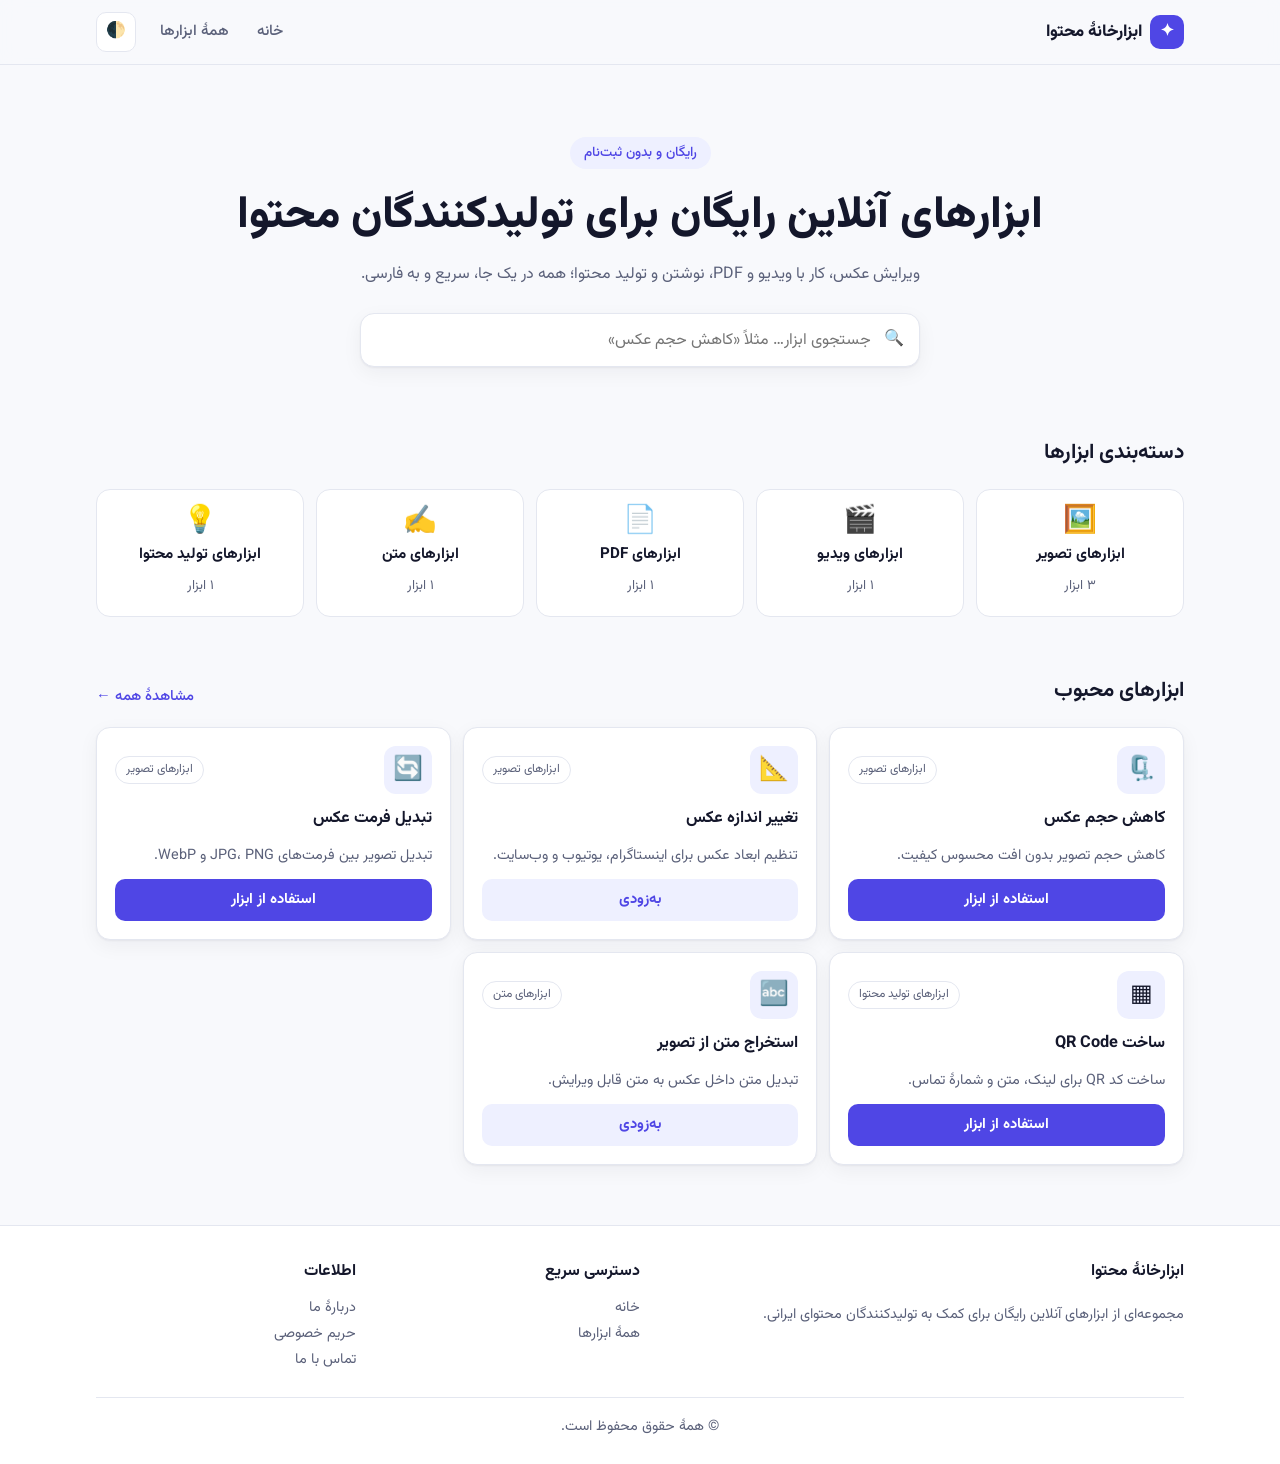
==== index.html @ 4c6277c3 "Add files via upload" ====
<!DOCTYPE html>
<html lang="fa" dir="rtl">
<head>
<meta charset="utf-8">
<meta name="viewport" content="width=device-width, initial-scale=1, viewport-fit=cover">
<title>ابزارهای آنلاین رایگان تولیدکنندگان محتوا | عکس، ویدیو و متن</title>
<meta name="description" content="مجموعه ابزارهای آنلاین و رایگان فارسی برای تولیدکنندگان محتوا: ویرایش عکس، ابزار ویدیو، ابزار متن و تولید محتوا، بدون نیاز به نصب و ثبت‌نام.">
<meta property="og:type" content="website">
<meta property="og:locale" content="fa_IR">
<meta property="og:title" content="ابزارهای آنلاین رایگان تولیدکنندگان محتوا">
<meta property="og:description" content="ابزارهای رایگان عکس، ویدیو، متن و تولید محتوا به زبان فارسی.">
<script type="application/ld+json">{"@context":"https://schema.org","@type":"WebSite","name":"ابزارهای تولیدکنندگان محتوا","inLanguage":"fa-IR","description":"ابزارهای آنلاین رایگان برای عکس، ویدیو، متن و تولید محتوا"}</script>
<link rel="preconnect" href="https://fonts.googleapis.com">
<link rel="preconnect" href="https://fonts.gstatic.com" crossorigin>
<link href="https://fonts.googleapis.com/css2?family=Vazirmatn:wght@400;500;700;800&display=swap" rel="stylesheet">
<style>
:root{
  box-sizing:border-box;padding-top:env(safe-area-inset-top,0px);padding-bottom:env(safe-area-inset-bottom,0px);
  --bg:#f8f9fc;--surface:#fff;--text:#14172b;--muted:#5b617a;--border:#e4e7f0;
  --accent:#4f46e5;--accent-soft:#eef0ff;--accent-text:#fff;--shadow:0 1px 2px rgba(20,23,43,.05),0 6px 20px rgba(20,23,43,.05);
  --r:14px;
}
@media (prefers-color-scheme:dark){:root:not([data-theme="light"]){
  --bg:#0e1020;--surface:#171a30;--text:#eef0fb;--muted:#9aa1c0;--border:#262a48;--accent:#818cf8;--accent-soft:#222650;--accent-text:#0e1020;--shadow:none}}
:root[data-theme="dark"]{
  --bg:#0e1020;--surface:#171a30;--text:#eef0fb;--muted:#9aa1c0;--border:#262a48;--accent:#818cf8;--accent-soft:#222650;--accent-text:#0e1020;--shadow:none}
html{scroll-padding-top:calc(72px + env(safe-area-inset-top,0px));scroll-behavior:smooth}
*,*::before,*::after{box-sizing:inherit}
body{margin:0;background:var(--bg);color:var(--text);font-family:"Vazirmatn",Tahoma,"Segoe UI",sans-serif;line-height:1.8;-webkit-text-size-adjust:100%}
a{color:inherit;text-decoration:none}
button,input{font:inherit;color:inherit}
:focus-visible{outline:2px solid var(--accent);outline-offset:2px}
.wrap{width:100%;max-width:1120px;margin-inline:auto;padding-inline:16px}
/* header */
header{position:sticky;top:env(safe-area-inset-top,0px);z-index:10;background:color-mix(in srgb,var(--bg) 88%,transparent);backdrop-filter:blur(10px);border-bottom:1px solid var(--border)}
.bar{display:flex;align-items:center;gap:12px;height:64px}
.logo{display:flex;align-items:center;gap:8px;font-weight:800;font-size:1.05rem}
.logo i{display:grid;place-items:center;width:34px;height:34px;border-radius:10px;background:var(--accent);color:var(--accent-text);font-style:normal}
nav{margin-inline-start:auto;display:none;gap:4px}
nav a{padding:6px 12px;border-radius:8px;color:var(--muted);font-weight:500;font-size:.95rem}
nav a:hover{background:var(--accent-soft);color:var(--text)}
.icon-btn{margin-inline-start:auto;width:40px;height:40px;border-radius:10px;border:1px solid var(--border);background:var(--surface);cursor:pointer}
nav+.icon-btn{margin-inline-start:0}
/* hero */
.hero{padding:44px 0 28px;text-align:center}
.badge{display:inline-block;padding:4px 14px;border-radius:99px;background:var(--accent-soft);color:var(--accent);font-size:.85rem;font-weight:500}
h1{font-size:clamp(1.6rem,6vw,2.8rem);line-height:1.5;margin:14px 0 10px;font-weight:800}
.hero p{margin:0 auto 24px;max-width:560px;color:var(--muted)}
.search{position:relative;max-width:560px;margin-inline:auto}
.search input{width:100%;height:54px;padding-inline:48px 16px;border-radius:14px;border:1px solid var(--border);background:var(--surface);box-shadow:var(--shadow);font-size:1rem}
.search span{position:absolute;inset-inline-start:16px;top:50%;transform:translateY(-50%);pointer-events:none}
/* sections */
section{padding:28px 0}
h2{font-size:1.3rem;margin:0 0 16px;font-weight:700}
.grid{display:grid;gap:12px;grid-template-columns:repeat(2,1fr)}
.cat{display:flex;flex-direction:column;align-items:center;gap:6px;padding:18px 10px;border:1px solid var(--border);border-radius:var(--r);background:var(--surface);cursor:pointer;text-align:center;transition:.15s}
.cat:hover,.cat[aria-pressed="true"]{border-color:var(--accent);background:var(--accent-soft)}
.cat b{font-size:.95rem}.cat small{color:var(--muted)}
.emoji{font-size:1.7rem;line-height:1}
.tools{display:grid;gap:12px;grid-template-columns:1fr}
.tool{display:flex;gap:12px;padding:16px;border:1px solid var(--border);border-radius:var(--r);background:var(--surface);box-shadow:var(--shadow);transition:.15s;cursor:pointer;text-align:start;width:100%}
.tool:hover{transform:translateY(-2px);border-color:var(--accent)}
.tool .emoji{display:grid;place-items:center;flex:none;width:46px;height:46px;border-radius:12px;background:var(--accent-soft);font-size:1.4rem}
.tool h3{margin:0;font-size:1rem}
.tool p{margin:2px 0 0;color:var(--muted);font-size:.88rem;line-height:1.7}
.soon{display:inline-block;margin-inline-start:6px;padding:0 8px;border-radius:99px;background:var(--accent-soft);color:var(--accent);font-size:.72rem;font-weight:500}
.chips{display:flex;gap:8px;overflow-x:auto;padding-bottom:12px;margin-bottom:4px}
.chip{flex:none;padding:6px 16px;border-radius:99px;border:1px solid var(--border);background:var(--surface);cursor:pointer;font-size:.9rem}
.chip[aria-pressed="true"]{background:var(--accent);color:var(--accent-text);border-color:var(--accent)}
.empty{padding:32px;text-align:center;color:var(--muted);border:1px dashed var(--border);border-radius:var(--r)}
/* tools system */
.hd{display:flex;align-items:end;justify-content:space-between;gap:12px;margin-bottom:16px}.hd h2{margin:0}
.more{color:var(--accent);font-weight:500;font-size:.92rem;white-space:nowrap}
.tcard{display:flex;flex-direction:column;gap:10px;padding:18px;border:1px solid var(--border);border-radius:var(--r);background:var(--surface);box-shadow:var(--shadow);transition:.15s}
.tcard:hover{transform:translateY(-2px);border-color:var(--accent)}
.tcard .top{display:flex;align-items:center;justify-content:space-between;gap:8px}
.tcard .emoji{display:grid;place-items:center;width:48px;height:48px;border-radius:12px;background:var(--accent-soft);font-size:1.5rem}
.tcard h3{margin:0;font-size:1.02rem}.tcard p{margin:0;color:var(--muted);font-size:.9rem;flex:1}
.tag{padding:2px 10px;border-radius:99px;border:1px solid var(--border);color:var(--muted);font-size:.75rem}
.btn{display:inline-flex;justify-content:center;align-items:center;height:42px;padding-inline:18px;border-radius:10px;background:var(--accent);color:var(--accent-text);font-weight:700;font-size:.92rem;border:0;cursor:pointer}
.btn:hover{opacity:.9}.btn.ghost{background:var(--accent-soft);color:var(--accent)}
.crumbs{padding:20px 0 0;font-size:.88rem;color:var(--muted)}.crumbs a:hover{color:var(--accent)}
.phead{padding:16px 0 8px}.phead h1{margin:8px 0}.phead p{color:var(--muted);margin:0;max-width:640px}
.work{margin:20px 0;padding:40px 16px;border:2px dashed var(--border);border-radius:var(--r);background:var(--surface);text-align:center;color:var(--muted)}
.work .emoji{display:block;font-size:2.4rem;margin-bottom:8px}
.pill{display:inline-block;margin-top:10px;padding:2px 12px;border-radius:99px;background:var(--accent-soft);color:var(--accent);font-size:.8rem}
.filters{display:grid;gap:12px;margin-bottom:8px}
.count{color:var(--muted);font-size:.9rem;margin:4px 0 12px}
.page-head{padding:28px 0 8px}.page-head h1{font-size:clamp(1.4rem,5vw,2rem);margin:0 0 6px}.page-head p{margin:0;color:var(--muted)}
@media(min-width:640px){.filters{grid-template-columns:1fr auto;align-items:center}}
/* tool: image-compress */
.ic [hidden]{display:none!important}.ic small{color:var(--muted)}
.ic-drop{display:flex;flex-direction:column;align-items:center;gap:6px;padding:40px 16px;border:2px dashed var(--border);border-radius:var(--r);background:var(--surface);text-align:center;cursor:pointer;transition:.15s}
.ic-drop:hover,.ic-drop.over{border-color:var(--accent);background:var(--accent-soft)}.ic-drop .emoji{font-size:2.4rem}
.ic-err{margin:12px 0;padding:10px 14px;border-radius:10px;border:1px solid #e5484d;background:color-mix(in srgb,#e5484d 12%,var(--surface));color:#d92d20}
.ic-warn{margin:0;padding:10px 14px;border-radius:10px;background:var(--accent-soft);font-size:.9rem}
.ic-panel{display:grid;gap:16px;padding:16px;border:1px solid var(--border);border-radius:var(--r);background:var(--surface)}
.ic-file{display:flex;flex-wrap:wrap;gap:8px;align-items:center;justify-content:space-between}
.ic-file b{word-break:break-all;unicode-bidi:plaintext}
.ic-prev{display:grid;gap:12px;grid-template-columns:1fr}
.ic-prev figure{margin:0;border:1px solid var(--border);border-radius:12px;overflow:hidden;background:var(--bg)}
.ic-prev img{display:block;width:100%;height:220px;object-fit:contain}
.ic-prev figcaption{display:flex;justify-content:space-between;gap:8px;padding:8px 12px;border-top:1px solid var(--border);font-size:.85rem;color:var(--muted)}
.ic-ctrl{display:grid;gap:10px}.ic-ctrl label{display:flex;justify-content:space-between;font-weight:500}
.ic-ctrl input[type=range]{width:100%;accent-color:var(--accent)}
.ic-ctrl select{height:42px;padding-inline:10px;border-radius:10px;border:1px solid var(--border);background:var(--surface)}
.ic-stats{display:grid;grid-template-columns:repeat(3,1fr);gap:8px;text-align:center}
.ic-stats div{padding:10px 4px;border-radius:12px;background:var(--accent-soft)}.ic-stats small{display:block;font-size:.78rem}.ic-stats b{font-size:.92rem}
.ic-acts{display:flex;flex-wrap:wrap;gap:8px}.ic-acts .btn{flex:1;min-width:140px}
.btn:disabled{opacity:.5;cursor:not-allowed}
.spin{display:inline-block;width:14px;height:14px;margin-inline-end:6px;border:2px solid var(--border);border-top-color:var(--accent);border-radius:50%;animation:sp .7s linear infinite;vertical-align:-2px}
@keyframes sp{to{transform:rotate(360deg)}}
@media(min-width:640px){.ic-prev{grid-template-columns:1fr 1fr}}
/* shared tool kit additions */
.ic-dims{display:grid;grid-template-columns:1fr 1fr;gap:12px}.ic-dims div{display:grid;gap:6px}
.ic-ctrl input[type=number],.ic-ctrl textarea{width:100%;height:42px;padding-inline:10px;border-radius:10px;border:1px solid var(--border);background:var(--surface)}
.ic-ctrl textarea{height:auto;padding:10px;resize:vertical;line-height:1.8}
.ic-ctrl label.chk{justify-content:flex-start;gap:8px;cursor:pointer}
.ic-prev textarea{display:block;width:100%;height:220px;padding:10px;border:0;background:var(--bg);resize:vertical;line-height:1.9}
.qr-out{display:grid;justify-items:center;gap:8px;padding:16px;border:1px solid var(--border);border-radius:12px;background:#fff;color:#555;font-size:.82rem}
.qr-out canvas{image-rendering:pixelated;max-width:100%;height:auto}
.ic-ok{background:color-mix(in srgb,#12b76a 14%,var(--surface))}
/* video / pdf tools */
.ic-prev video{display:block;width:100%;max-height:220px;background:#000}
.ic progress{width:100%;height:10px;accent-color:var(--accent)}
.ic .prog{display:grid;gap:6px}
/* footer */
footer{margin-top:32px;border-top:1px solid var(--border);background:var(--surface);padding:32px 0 24px;color:var(--muted);font-size:.9rem}
.fgrid{display:grid;gap:24px;grid-template-columns:1fr}
footer h2{font-size:1rem;color:var(--text);margin-bottom:8px}
footer ul{list-style:none;margin:0;padding:0}
footer li a:hover{color:var(--accent)}
.copy{margin-top:24px;padding-top:16px;border-top:1px solid var(--border);text-align:center}
#toast{position:fixed;inset-inline:16px;bottom:calc(20px + env(safe-area-inset-bottom,0px));max-width:360px;margin-inline:auto;padding:12px 16px;border-radius:12px;background:var(--text);color:var(--bg);text-align:center;opacity:0;pointer-events:none;transform:translateY(8px);transition:.2s}
#toast.on{opacity:1;transform:none}
@media(min-width:640px){.grid{grid-template-columns:repeat(3,1fr)}.tools{grid-template-columns:repeat(2,1fr)}.fgrid{grid-template-columns:2fr 1fr 1fr}}
@media(min-width:900px){nav{display:flex}.grid{grid-template-columns:repeat(5,1fr)}.tools{grid-template-columns:repeat(3,1fr)}.hero{padding:72px 0 40px}}
@media(prefers-reduced-motion:reduce){*{transition:none!important;scroll-behavior:auto!important}}
</style>
</head>
<body>
<header>
  <div class="wrap bar">
    <a class="logo" href="#/" aria-label="صفحهٔ اصلی"><i>✦</i><span>ابزارخانهٔ محتوا</span></a>
    <nav aria-label="منوی اصلی">
      <a href="#/">خانه</a>
      <a href="#/tools">همهٔ ابزارها</a>
    </nav>
    <button class="icon-btn" id="theme" aria-label="تغییر تم روشن/تاریک">🌓</button>
  </div>
</header>

<main id="app"></main>

<footer>
  <div class="wrap">
    <div class="fgrid">
      <div>
        <h2>ابزارخانهٔ محتوا</h2>
        <p>مجموعه‌ای از ابزارهای آنلاین رایگان برای کمک به تولیدکنندگان محتوای ایرانی.</p>
      </div>
      <div>
        <h2>دسترسی سریع</h2>
        <ul><li><a href="#/">خانه</a></li><li><a href="#/tools">همهٔ ابزارها</a></li></ul>
      </div>
      <div>
        <h2>اطلاعات</h2>
        <ul><li><a href="#">دربارهٔ ما</a></li><li><a href="#">حریم خصوصی</a></li><li><a href="#">تماس با ما</a></li></ul>
      </div>
    </div>
    <div class="copy">© همهٔ حقوق محفوظ است.</div>
  </div>
</footer>

<script>
/* ===== Shared toolkit ===== */
class UserError extends Error{}   /* پیام‌های قابل نمایش به کاربر */
const Kit = {
  scripts:{},
  loadScript(url){  /* بارگذاری تنبل کتابخانه‌ها، فقط هنگام نیاز */
    return Kit.scripts[url] || (Kit.scripts[url] = new Promise((ok,no)=>{
      const el=document.createElement('script'); el.src=url; el.onload=ok;
      el.onerror=()=>{delete Kit.scripts[url]; no(new UserError('بارگذاری کتابخانهٔ مورد نیاز ممکن نشد. اتصال اینترنت را بررسی کنید.'))};
      document.head.appendChild(el)}));
  },
  spin:t=>`<span class="spin"></span>${t}`,
  ext:{'image/jpeg':'jpg','image/png':'png','image/webp':'webp','text/plain':'txt'},
  baseName:n=>n.replace(/\.[^.]+$/,'')||'file',
  async save(blob, filename){  /* صفحهٔ منتشرشده: قابلیت downloads؛ سایت معمولی: لینک دانلود */
    let dl=null; try{ dl = window.claude?.use ? await window.claude.use('downloads') : null }catch(_){}
    if(dl){ await dl.save({filename, data:blob}); return }
    const a=document.createElement('a'); a.href=URL.createObjectURL(blob); a.download=filename;
    document.body.appendChild(a); a.click(); a.remove(); setTimeout(()=>URL.revokeObjectURL(a.href),1000);
  },
  async copy(text, ta){
    try{ await navigator.clipboard.writeText(text); return true }catch(_){}
    try{ ta.focus(); ta.select(); return document.execCommand('copy') }catch(_){ return false }
  }
};
const fmtBytes = b => b<1024 ? fa(b)+' بایت' : b<1048576 ? (b/1024).toLocaleString('fa-IR',{maximumFractionDigits:1})+' کیلوبایت' : (b/1048576).toLocaleString('fa-IR',{maximumFractionDigits:2})+' مگابایت';
const canWebp = document.createElement('canvas').toDataURL('image/webp').startsWith('data:image/webp');
const FMT = {jpeg:['image/jpeg','JPG (سازگار با همه‌جا)'], png:['image/png','PNG (بدون افت کیفیت، پشتیبانی از شفافیت)'], webp:['image/webp','WebP (حجم کم)']};
const FMT_NAME = {'image/jpeg':'JPG','image/png':'PNG','image/webp':'WebP'};
const fmtOpts = keys => keys.map(k=>FMT[k]).filter(([v])=>canWebp||v!=='image/webp');
const Ctl = {  /* کنترل‌های مشترک */
  quality:(v=80)=>`<label for="q"><span>کیفیت تصویر</span><b id="qv">${fa(v)}٪</b></label><input id="q" type="range" min="10" max="100" step="5" value="${v}"><small>کیفیت کمتر یعنی حجم کمتر (برای PNG اعمال نمی‌شود).</small>`,
  format:opts=>`<label for="fmt"><span>فرمت خروجی</span></label><select id="fmt">${opts.map(([v,t])=>`<option value="${v}">${t}</option>`).join('')}</select>`
};
const ImageEngine = {  /* موتور خالص، بدون وابستگی به UI */
  MAX_BYTES: 30*1024*1024,
  TYPES: ['image/jpeg','image/png','image/webp','image/gif','image/bmp','image/avif'],
  validate(f){
    if(!f) return 'فایلی انتخاب نشده است.';
    if(!this.TYPES.includes(f.type)) return 'فرمت فایل پشتیبانی نمی‌شود. لطفاً تصویر JPG، PNG، WebP، GIF، BMP یا AVIF انتخاب کنید.';
    if(!f.size) return 'فایل خالی است.';
    if(f.size>this.MAX_BYTES) return 'حجم فایل بیش از ۳۰ مگابایت است.';
    return null;
  },
  async decode(f){
    if('createImageBitmap' in window){ try{ return await createImageBitmap(f) }catch(_){} }
    return new Promise((ok,no)=>{const u=URL.createObjectURL(f),i=new Image();
      i.onload=()=>{URL.revokeObjectURL(u);ok(i)}; i.onerror=()=>{URL.revokeObjectURL(u);no(new UserError('این فایل قابل خواندن نیست یا آسیب دیده است.'))}; i.src=u});
  },
  draw(src,w,h,bg){
    const c=document.createElement('canvas'); c.width=w; c.height=h;
    const x=c.getContext('2d'); x.imageSmoothingEnabled=true; x.imageSmoothingQuality='high';
    if(bg){x.fillStyle='#fff';x.fillRect(0,0,w,h)}   /* JPEG شفافیت ندارد */
    x.drawImage(src,0,0,w,h); return c;
  },
  async encode(img,{quality=.8,mime,width=img.width,height=img.height}){
    if(!(width>=1&&height>=1)||width>16384||height>16384||width*height>1e8)
      throw new UserError('ابعاد خروجی خارج از محدودهٔ مجاز است (حداکثر ۱۶۳۸۴ پیکسل و ۱۰۰ مگاپیکسل).');
    let src=img, sw=img.width, sh=img.height;
    while(sw>width*2||sh>height*2){   /* کوچک‌کردن مرحله‌ای برای کیفیت بهتر */
      const nw=Math.max(width,Math.ceil(sw/2)), nh=Math.max(height,Math.ceil(sh/2));
      src=this.draw(src,nw,nh,false); sw=nw; sh=nh;
    }
    const c=this.draw(src,width,height,mime==='image/jpeg');
    const blob=await new Promise(r=>c.toBlob(r,mime,quality));
    if(!blob||blob.type!==mime) throw new UserError('مرورگر شما این فرمت خروجی را پشتیبانی نمی‌کند؛ فرمت دیگری را انتخاب کنید.');
    return blob;
  }
};
/* ===== کارخانهٔ ابزار تصویری: ورودی تصویر + کنترل‌ها + نتیجه + دانلود ===== */
const IMG_RESULT = `<img id="pb" alt="پیش‌نمایش نتیجه"><figcaption><span>نتیجه</span><span id="st" aria-live="polite"></span></figcaption>`;
function imageTool(cfg){
  return function(root){
    root.className='ic';
    root.innerHTML = `
    <div class="ic-drop" id="drop" role="button" tabindex="0" aria-label="انتخاب یا رها کردن تصویر">
      <span class="emoji" aria-hidden="true">🖼️</span><b>تصویر را اینجا رها کنید یا برای انتخاب فایل کلیک کنید</b>
      <small>JPG، PNG، WebP، GIF، BMP و AVIF تا ۳۰ مگابایت</small>
      <small>🔒 پردازش کاملاً در مرورگر شما انجام می‌شود و تصویر جایی آپلود نمی‌شود.</small></div>
    <input id="file" type="file" accept="${ImageEngine.TYPES.join(',')}" hidden>
    <p class="ic-err" id="err" role="alert" hidden></p>
    <div class="ic-panel" id="panel" hidden>
      <div class="ic-file"><span>فایل: <b id="name"></b></span>
        <span class="ic-acts"><button class="btn ghost" id="again" type="button">انتخاب فایل جدید</button><button class="btn ghost" id="del" type="button">حذف فایل</button></span></div>
      <div class="ic-prev">
        <figure><img id="pa" alt="پیش‌نمایش تصویر اصلی"><figcaption><span>اصلی · <span id="osz"></span></span><span id="dim"></span></figcaption></figure>
        <figure>${cfg.result||IMG_RESULT}</figure></div>
      <div class="ic-ctrl" id="ctrl">${cfg.controls()}</div>
      <div class="ic-stats" id="stats" hidden>${[0,1,2].map(i=>`<div><small id="l${i}"></small><b id="v${i}"></b></div>`).join('')}</div>
      <p class="ic-warn" id="warn" hidden></p>
      <div class="ic-acts"><button class="btn" id="dl" type="button" disabled>${cfg.dlLabel}</button>${cfg.actions||''}</div>
    </div>`;
    const q = s => root.querySelector(s), errEl = q('#err');
    const S = {file:null,img:null,b:null,a:null,out:null,seq:0,t:null,worker:null};
    const err = m => { errEl.textContent=m||''; errEl.hidden=!m };
    const gate = on => { ['#go','#copy'].forEach(s=>{const e=q(s); if(e) e.disabled=!on}) };
    const c = {q,S,err,gate,alive:()=>true,
      get file(){return S.file}, get img(){return S.img},
      busy(m){ q('#st').innerHTML=Kit.spin(m)+'<small class="sec"></small>'; q('#dl').disabled=true; gate(false); const g=q('#go'); if(g) g.disabled=true },
      showImage(blob){ S.b&&URL.revokeObjectURL(S.b); S.b=URL.createObjectURL(blob); q('#pb').src=S.b },
      setOut(blob,name){ S.out={blob,name} },
      done(stats,warn){
        stats.forEach(([l,v],i)=>{q('#l'+i).textContent=l; q('#v'+i).textContent=v}); q('#stats').hidden=false;
        const w=q('#warn'); w.textContent=warn||''; w.hidden=!warn;
        q('#st').textContent='✓ '+(cfg.readyText||'آماده'); q('#dl').disabled=false; gate(true);
      }};
    const free = () => { clearTimeout(S.t); S.seq++; S.worker?.terminate?.(); S.abort?.abort(); S.img?.close?.(); [S.a,S.b].forEach(u=>u&&URL.revokeObjectURL(u)); Object.assign(S,{file:null,img:null,a:null,b:null,out:null,worker:null}) };
    const sync = () => { const qq=q('#q'); if(qq){ q('#qv').textContent=fa(+qq.value)+'٪'; const f=q('#fmt'); qq.disabled = !!f && f.value==='image/png' } };
    function reset(){ free(); q('#panel').hidden=true; q('#drop').hidden=false; q('#file').value=''; err('') }

    async function load(file){
      err(''); const m=ImageEngine.validate(file); if(m) return err(m);
      free(); S.file=file; q('#drop').hidden=true; q('#panel').hidden=false; q('#stats').hidden=true; q('#warn').hidden=true;
      q('#pb')?.removeAttribute('src'); const ta=q('#ocr'); if(ta) ta.value='';
      c.busy('در حال خواندن تصویر…');
      let img; try{ img=await ImageEngine.decode(file) }catch(e){ if(S.file===file){ reset(); err(e.message) } return }
      if(S.file!==file){ img.close?.(); return }
      S.img=img; S.a=URL.createObjectURL(file);
      q('#pa').src=S.a; q('#name').textContent=file.name; q('#osz').textContent=fmtBytes(file.size); q('#dim').textContent=`${fa(img.width)}×${fa(img.height)}`;
      q('#st').textContent=''; gate(true); cfg.init?.(c); sync();
      if(cfg.auto!==false) run(); else { const g=q('#go'); if(g) g.disabled=false }
    }
    async function imageRun(){
      const p=cfg.plan(c), blob=await ImageEngine.encode(S.img,p.opts); if(!c.alive()) return;
      c.showImage(blob); c.setOut(blob, Kit.baseName(S.file.name)+p.suffix+'.'+Kit.ext[blob.type]); c.done(p.stats(blob), p.warn?.(blob));
    }
    async function run(){
      if(!S.img) return; const my=++S.seq; c.alive=()=>my===S.seq; err(''); c.busy(cfg.busyText||'در حال پردازش…');
      try{ await (cfg.run ? cfg.run(c) : imageRun()) }
      catch(e){ if(my!==S.seq) return; if(!(e instanceof UserError)) console.error(e);
        q('#st').textContent=''; err(e instanceof UserError ? e.message : (cfg.failMsg||'پردازش انجام نشد؛ دوباره تلاش کنید.')); gate(true); const g=q('#go'); if(g) g.disabled=false }
    }
    const drop=q('#drop'), input=q('#file');
    drop.onclick=()=>input.click();
    drop.onkeydown=e=>{ if(e.key==='Enter'||e.key===' '){e.preventDefault();input.click()} };
    drop.ondragover=e=>{e.preventDefault();drop.classList.add('over')};
    drop.ondragleave=()=>drop.classList.remove('over');
    drop.ondrop=e=>{e.preventDefault();drop.classList.remove('over');load(e.dataTransfer.files[0])};
    input.onchange=()=>{const f=input.files[0]; input.value=''; if(f) load(f)};
    q('#again').onclick=()=>input.click(); q('#del').onclick=reset;
    q('#ctrl').addEventListener('input',e=>{ cfg.onInput?.(e,c); sync(); if(cfg.auto!==false){clearTimeout(S.t);S.t=setTimeout(run,250)} });
    const go=q('#go'); if(go) go.onclick=run;
    q('#dl').onclick=async()=>{ if(!S.out) return; err('');
      try{ await Kit.save(S.out.blob,S.out.name) }catch(e){ if(e?.code!=='declined') err('ذخیرهٔ فایل انجام نشد. لطفاً دوباره تلاش کنید.') } };
    cfg.setup?.(c);
    return free;
  };
}
/* ===== ابزار ۱: کاهش حجم عکس ===== */
const mountImageCompress = imageTool({
  dlLabel:'دانلود تصویر فشرده‌شده',
  controls:()=>Ctl.quality(75)+Ctl.format(fmtOpts(['jpeg','webp'])),
  init:c=>{ c.q('#fmt').value=(c.file.type==='image/jpeg'||!canWebp)?'image/jpeg':'image/webp' },
  plan:c=>({opts:{quality:c.q('#q').value/100,mime:c.q('#fmt').value}, suffix:'-compressed',
    stats:b=>{const p=Math.round((1-b.size/c.file.size)*100);return [['حجم قبل',fmtBytes(c.file.size)],['حجم بعد',fmtBytes(b.size)],['کاهش',fa(Math.max(p,0))+'٪']]},
    warn:b=>b.size>=c.file.size?'حجم خروجی کمتر از فایل اصلی نشد. کیفیت را کمتر کنید یا فرمت WebP را امتحان کنید.':''})
});
/* ===== ابزار ۲: تغییر اندازه عکس ===== */
const mountImageResize = imageTool({
  dlLabel:'دانلود تصویر تغییر‌اندازه‌یافته',
  controls:()=>`<div class="ic-dims"><div><label for="w">عرض (پیکسل)</label><input id="w" type="number" min="1" max="16384" inputmode="numeric"></div>
    <div><label for="h">ارتفاع (پیکسل)</label><input id="h" type="number" min="1" max="16384" inputmode="numeric"></div></div>
    <label class="chk"><input type="checkbox" id="lock" checked> حفظ نسبت تصویر</label><small id="od"></small>`
    +Ctl.quality(90)+Ctl.format(fmtOpts(['jpeg','png','webp'])),
  init:c=>{ const i=c.img; c.q('#w').value=i.width; c.q('#h').value=i.height; c.q('#lock').checked=true;
    c.q('#od').textContent=`اندازهٔ فعلی: ${fa(i.width)}×${fa(i.height)} پیکسل`;
    const t=c.file.type; c.q('#fmt').value=(FMT_NAME[t]&&(canWebp||t!=='image/webp'))?t:'image/png' },
  onInput:(e,c)=>{ if(!c.img||!c.q('#lock').checked) return; const r=c.img.width/c.img.height;
    if(e.target.id==='w'&&e.target.value) c.q('#h').value=Math.max(1,Math.round(e.target.value/r));
    if(e.target.id==='h'&&e.target.value) c.q('#w').value=Math.max(1,Math.round(e.target.value*r)) },
  plan:c=>{ const w=Math.round(+c.q('#w').value), h=Math.round(+c.q('#h').value);
    if(!(w>=1&&h>=1)) throw new UserError('عرض و ارتفاع باید عددی بزرگ‌تر از صفر باشد.');
    return {opts:{quality:c.q('#q').value/100,mime:c.q('#fmt').value,width:w,height:h}, suffix:`-${w}x${h}`,
      stats:b=>[['حجم قبل',fmtBytes(c.file.size)],['حجم بعد',fmtBytes(b.size)],['ابعاد جدید',`${fa(w)}×${fa(h)}`]],
      warn:()=>(w>c.img.width||h>c.img.height)?'بزرگ‌کردن تصویر باعث کاهش وضوح می‌شود.':''} }
});
/* ===== ابزار ۳: تبدیل فرمت عکس ===== */
const mountImageConvert = imageTool({
  dlLabel:'دانلود فایل تبدیل‌شده',
  controls:()=>Ctl.format(fmtOpts(['jpeg','png','webp']))+Ctl.quality(90)+'<small>هنگام تبدیل به JPG، بخش‌های شفاف تصویر سفید می‌شوند.</small>',
  init:c=>{ const m={'image/jpeg':'image/png','image/png':canWebp?'image/webp':'image/jpeg'}[c.file.type]||'image/jpeg'; c.q('#fmt').value=m },
  plan:c=>{ const mime=c.q('#fmt').value; return {opts:{quality:c.q('#q').value/100,mime}, suffix:'-converted',
    stats:b=>[['حجم قبل',fmtBytes(c.file.size)],['حجم بعد',fmtBytes(b.size)],['فرمت جدید',FMT_NAME[mime]]]} }
});
/* ===== ابزار ۴: استخراج متن از تصویر (OCR واقعی با Tesseract.js، اجرا در مرورگر) ===== */
const OCR = {  /* برای میزبانی داخلی، فقط همین آدرس‌ها را عوض کنید */
  lib:'https://cdn.jsdelivr.net/npm/tesseract.js@5.1.1/dist/tesseract.min.js',
  langPath:'https://tessdata.projectnaptha.com/4.0.0',
  status:{'loading tesseract core':'بارگذاری موتور OCR','loading language traineddata':'دانلود داده زبان','initializing api':'آماده‌سازی','recognizing text':'تشخیص متن'}
};
const withTimeout=(p,ms,msg)=>Promise.race([p,new Promise((_,no)=>setTimeout(()=>no(new UserError(msg)),ms))]);
/* موتور Claude: از قابلیت sample صفحه استفاده می‌کند و فقط با اجازهٔ صریح کاربر تصویر را ارسال می‌کند */
async function ocrWithClaude(c,langLabel){
  const sample = window.claude?.use ? await window.claude.use('sample').catch(()=>null) : null;
  if(!sample) throw new UserError('روش Claude فقط داخل خود claude.ai در دسترس است.');
  const caps = await withTimeout(sample.limits(),15000,'x').catch(()=>null);
  if(!caps?.images) throw new UserError('ارسال تصویر به Claude در این نمایش پشتیبانی نمی‌شود.');
  let img=c.file;
  if(!caps.images.mediaTypes.includes(img.type)||img.size>caps.images.maxInputBytes){   /* تبدیل به JPEG سازگار */
    const k=Math.min(1,2400/Math.max(c.img.width,c.img.height));
    img=await ImageEngine.encode(c.img,{mime:'image/jpeg',quality:.92,width:Math.round(c.img.width*k),height:Math.round(c.img.height*k)});
  }
  const prompt=`متن داخل این تصویر را دقیق و کامل استخراج کن. زبان متن: ${langLabel}. ترتیب خواندن و شکست خطوط را حفظ کن. فقط خود متن را بنویس، بدون توضیح، بدون قالب مارک‌داون و بدون ترجمه. اگر هیچ متنی در تصویر نیست فقط بنویس: NO_TEXT`;
  try{
    const r=await sample(prompt,{images:img, cache:false, modelTier:'quick', signal:c.S.abort.signal,
      onText:({text})=>{ if(c.alive()){ c.q('#ocr').value=text; c.q('#st').innerHTML=Kit.spin('Claude در حال نوشتن متن…') } }});
    return r.text.trim();
  }catch(e){
    if(e?.code==='not_granted') throw new UserError('اجازهٔ ارسال تصویر به Claude داده نشد.');
    if(e?.code==='cancelled') throw new UserError('پاسخ Claude بیش از حد طول کشید؛ دوباره تلاش کنید.');
    if(e?.code==='rate_limited') throw new UserError('تعداد درخواست‌ها زیاد است؛ کمی بعد دوباره تلاش کنید.');
    throw new UserError('استخراج متن با Claude انجام نشد؛ دوباره تلاش کنید.');
  }
}
const mountImageOcr = imageTool({
  auto:false, dlLabel:'دانلود متن (TXT)', readyText:'متن استخراج شد', busyText:'در حال آماده‌سازی…',
  failMsg:'استخراج متن انجام نشد؛ دوباره تلاش کنید.',
  result:`<textarea id="ocr" dir="auto" readonly aria-label="متن استخراج‌شده" placeholder="متن استخراج‌شده اینجا نمایش داده می‌شود"></textarea><figcaption><span>متن استخراج‌شده</span><span id="st" aria-live="polite"></span></figcaption>`,
  controls:()=>`<label for="engine"><span>روش استخراج</span></label>
    <select id="engine"><option value="device">روی دستگاه شما (Tesseract) — تصویر ارسال نمی‌شود</option><option value="claude">هوش مصنوعی Claude — دقیق‌تر، اما تصویر برای پردازش به Claude ارسال می‌شود</option></select>
    <label for="lang"><span>زبان متن تصویر</span></label><select id="lang"><option value="fas+eng">فارسی + انگلیسی</option><option value="fas">فارسی</option><option value="eng">انگلیسی</option></select>
    <small>روش «روی دستگاه» بار اول چند مگابایت داده زبان دانلود می‌کند و ممکن است در بعضی محیط‌ها به‌خاطر محدودیت شبکه اجرا نشود.</small>
    <button class="btn" id="go" type="button">شروع استخراج متن</button>`,
  actions:`<button class="btn ghost" id="copy" type="button" disabled>کپی متن</button><button class="btn ghost" id="stop" type="button" hidden>توقف پردازش</button>`,
  setup:c=>{ c.q('#stop').onclick=()=>{ c.S.seq++; c.S.abort?.abort(); c.S.worker?.terminate?.(); c.S.worker=null; c.q('#st').textContent='متوقف شد'; c.q('#stop').hidden=true; c.gate(true); c.q('#go').disabled=false };
    c.q('#copy').onclick=async()=>{ const ta=c.q('#ocr'), b=c.q('#copy'); if(!ta.value) return;
    if(await Kit.copy(ta.value,ta)){ b.textContent='✓ کپی شد'; setTimeout(()=>b.textContent='کپی متن',1500) } else c.err('کپی خودکار ممکن نشد؛ متن را انتخاب و دستی کپی کنید.') } },
  async run(c){
    const t0=Date.now(), tick=setInterval(()=>{ const e=c.q('#st .sec'); if(e) e.textContent=' ('+fa(Math.floor((Date.now()-t0)/1000))+' ثانیه)' },1000);
    c.S.abort=new AbortController(); const hard=setTimeout(()=>c.S.abort.abort(),120000); c.q('#stop').hidden=false;
    try{ await this.work(c) } finally { clearInterval(tick); clearTimeout(hard); c.q('#stop').hidden=true }
  },
  async work(c){
    const engine=c.q('#engine').value, langV=c.q('#lang').value, ta=c.q('#ocr'); let text='', stats;
    ta.value='';
    if(engine==='claude'){
      c.busy('در حال اتصال به Claude… (ممکن است از شما اجازه بخواهد)');
      text=await ocrWithClaude(c,c.q('#lang').selectedOptions[0].textContent); if(!c.alive()) return;
      if(text==='NO_TEXT') text='';
      stats=[['روش','Claude']];
    } else {
      let worker;
      try{
        c.busy('در حال بارگذاری موتور OCR…');
        await withTimeout(Kit.loadScript(OCR.lib),20000,'بارگذاری موتور OCR طول کشید.'); if(!c.alive()) return;
        worker=c.S.worker=await withTimeout(Tesseract.createWorker(langV,1,{langPath:OCR.langPath,
          logger:m=>{ if(c.alive()&&m.progress!=null) c.busy(`${OCR.status[m.status]||'در حال پردازش'} ${fa(Math.round(m.progress*100))}٪`) }}),60000,'آماده‌سازی موتور OCR طول کشید.');
        const {data}=await worker.recognize(c.file); if(!c.alive()) return;
        text=(data.text||'').trim(); stats=[['اطمینان',fa(Math.round(data.confidence))+'٪']];
      }catch(e){
        if(!c.alive()) return; console.error(e);
        c.q('#engine').value='claude';   /* پیشنهاد روش جایگزین */
        throw new UserError('اجرای OCR روی دستگاه در این محیط ممکن نشد (احتمالاً به‌دلیل محدودیت شبکه یا Worker). روش «Claude» انتخاب شد؛ اگر با ارسال تصویر به Claude مشکلی ندارید، دوباره «شروع استخراج متن» را بزنید.');
      }finally{ try{ await worker?.terminate() }catch(_){} if(c.S.worker===worker) c.S.worker=null }
    }
    if(!text) throw new UserError('متنی در تصویر پیدا نشد. تصویر واضح‌تر یا زبان دیگری را امتحان کنید.');
    ta.value=text; c.setOut(new Blob([text],{type:'text/plain'}), Kit.baseName(c.file.name)+'-text.txt');
    c.done([['تعداد کلمه',fa(text.split(/\s+/).filter(Boolean).length)],['تعداد نویسه',fa(text.length)],...stats]);
  }
});
/* ===== ابزار ۵: ساخت QR Code (با بررسی خودکار قابلیت اسکن) ===== */
const QR = {lib:'https://cdn.jsdelivr.net/npm/qrcode-generator@1.4.4/qrcode.js', verify:'https://cdn.jsdelivr.net/npm/jsqr@1.4.0/dist/jsQR.js'};
function mountQr(root){
  root.className='ic';
  root.innerHTML=`<div class="ic-panel">
    <div class="ic-ctrl"><label for="txt"><span>متن یا لینک</span><small id="cnt"></small></label>
      <textarea id="txt" rows="3" maxlength="1500" dir="auto" placeholder="مثلاً https://example.com"></textarea>
      <label for="sz"><span>اندازهٔ تصویر (پیکسل)</span></label><select id="sz">${[200,300,400,600,800,1000].map(n=>`<option value="${n}"${n===400?' selected':''}>${fa(n)}</option>`).join('')}</select>
      <label for="ecl"><span>سطح تصحیح خطا</span></label><select id="ecl"><option value="L">کم (L)</option><option value="M" selected>متوسط (M)</option><option value="Q">بالا (Q)</option><option value="H">خیلی بالا (H)</option></select></div>
    <p class="ic-err" id="err" role="alert" hidden></p>
    <div class="empty" id="hint">متن یا لینک را وارد کنید تا QR Code بلافاصله ساخته شود.</div>
    <div class="qr-out" id="out" hidden><canvas id="cv" role="img" aria-label="QR Code تولیدشده"></canvas><span id="real"></span></div>
    <p class="ic-warn" id="chk" role="status" hidden></p>
    <div class="ic-acts"><button class="btn" id="dl" type="button" disabled>دانلود QR Code (PNG)</button><button class="btn ghost" id="clr" type="button">پاک کردن و ساخت جدید</button></div></div>`;
  const q=s=>root.querySelector(s); let seq=0, t=null;
  const err=m=>{const e=q('#err');e.textContent=m||'';e.hidden=!m};
  async function render(){
    const my=++seq, text=q('#txt').value.trim(); err(''); q('#cnt').textContent=fa(text.length)+' نویسه';
    const show=on=>{q('#out').hidden=!on;q('#hint').hidden=on;q('#dl').disabled=!on; if(!on) q('#chk').hidden=true};
    if(!text) return show(false);
    const chk=q('#chk'); chk.className='ic-warn'; chk.hidden=false; chk.innerHTML=Kit.spin('در حال ساخت QR Code…');
    try{
      await Kit.loadScript(QR.lib); if(my!==seq) return;
      if(qrcode.stringToBytesFuncs?.['UTF-8']) qrcode.stringToBytes=qrcode.stringToBytesFuncs['UTF-8'];  /* پشتیبانی از متن فارسی */
      let qr; try{ qr=qrcode(0,q('#ecl').value); qr.addData(text); qr.make() }
      catch(_){ throw new UserError('متن برای تبدیل به QR بیش‌ازحد طولانی است؛ آن را کوتاه‌تر کنید یا سطح تصحیح خطا را کمتر کنید.') }
      const n=qr.getModuleCount(), tot=n+8, cell=Math.max(1,Math.floor(q('#sz').value/tot)), px=cell*tot, cv=q('#cv');
      cv.width=cv.height=px; cv.style.width=`min(100%,${Math.min(px,360)}px)`;
      const x=cv.getContext('2d'); x.fillStyle='#fff'; x.fillRect(0,0,px,px); x.fillStyle='#000';
      for(let r=0;r<n;r++)for(let k=0;k<n;k++) if(qr.isDark(r,k)) x.fillRect((k+4)*cell,(r+4)*cell,cell,cell);
      q('#real').textContent=`اندازهٔ واقعی: ${fa(px)}×${fa(px)} پیکسل`; show(true);
      chk.hidden=false; chk.innerHTML=Kit.spin('در حال بررسی قابلیت اسکن…');
      try{ await Kit.loadScript(QR.verify) }catch(_){ chk.hidden=true; return }
      if(my!==seq) return;
      const r=jsQR(x.getImageData(0,0,px,px).data,px,px), ok=r&&r.data===text;
      chk.className='ic-warn'+(ok?' ic-ok':''); chk.textContent= ok ? '✓ بررسی شد: این QR Code خوانده می‌شود و محتوای آن با متن شما یکی است.' : '⚠ بررسی خودکار نتوانست QR را بخواند. اندازه را بزرگ‌تر یا متن را کوتاه‌تر کنید.';
    }catch(e){ if(my!==seq) return; q('#out').hidden=true; q('#dl').disabled=true; chk.hidden=true; err(e instanceof UserError?e.message:'ساخت QR Code انجام نشد.') }
  }
  q('#txt').oninput=()=>{clearTimeout(t);t=setTimeout(render,200)};
  q('#sz').oninput=q('#ecl').oninput=render;
  q('#clr').onclick=()=>{q('#txt').value='';render();q('#txt').focus()};
  q('#dl').onclick=async()=>{ const b=await new Promise(r=>q('#cv').toBlob(r,'image/png')); if(!b) return err('ساخت فایل ممکن نشد.');
    try{ await Kit.save(b,'qrcode.png') }catch(e){ if(e?.code!=='declined') err('ذخیرهٔ فایل انجام نشد. لطفاً دوباره تلاش کنید.') } };
  render(); return ()=>{seq++;clearTimeout(t)};
}
/* ===== کارخانهٔ ابزار فایل (ویدیو / PDF): انتخاب فایل ← تنظیمات ← شروع ← پیشرفت ← دانلود ===== */
function fileTool(cfg){
  return function(root){
    root.className='ic';
    root.innerHTML=`
    <div class="ic-drop" id="drop" role="button" tabindex="0" aria-label="${cfg.dropText}">
      <span class="emoji" aria-hidden="true">${cfg.icon}</span><b>${cfg.dropText}</b><small>${cfg.hint}</small>
      <small>🔒 پردازش در مرورگر شما انجام می‌شود و فایل جایی آپلود نمی‌شود.</small></div>
    <input id="file" type="file" accept="${cfg.accept}" hidden>
    <p class="ic-err" id="err" role="alert" hidden></p>
    <div class="ic-panel" id="panel" hidden>
      <div class="ic-file"><span>فایل: <b id="name"></b> · <span id="osz"></span></span>
        <span class="ic-acts"><button class="btn ghost" id="again" type="button">انتخاب فایل جدید</button><button class="btn ghost" id="del" type="button">حذف فایل</button></span></div>
      ${cfg.prev?`<div class="ic-prev">${cfg.prev}</div>`:''}
      <div class="ic-ctrl" id="ctrl">${cfg.controls()}</div>
      <p class="ic-warn">${cfg.note}</p>
      <div class="prog" id="prog" hidden role="status"><progress id="pg" max="100" value="0"></progress><small id="pt"></small></div>
      <div class="ic-stats" id="stats" hidden>${[0,1,2].map(i=>`<div><small id="l${i}"></small><b id="v${i}"></b></div>`).join('')}</div>
      <p class="ic-warn" id="warn" hidden></p>
      <div class="ic-acts"><button class="btn" id="go" type="button">${cfg.goLabel}</button><button class="btn ghost" id="stop" type="button" hidden>توقف پردازش</button><button class="btn" id="dl" type="button" disabled>${cfg.dlLabel}</button></div>
    </div>`;
    const q=s=>root.querySelector(s), S={file:null,out:null,urls:[],seq:0,stop:null};
    const err=m=>{const e=q('#err');e.textContent=m||'';e.hidden=!m};
    const c={q,S,err,alive:()=>true, get file(){return S.file},
      url(b){const u=URL.createObjectURL(b);S.urls.push(u);return u},
      progress(p,t){q('#prog').hidden=false;q('#pg').value=p;q('#pt').textContent=t||''},
      onStop(fn){S.stop=fn},
      setOut(blob,name){S.out={blob,name}},
      done(stats,warn){ stats.forEach(([l,v],i)=>{q('#l'+i).textContent=l;q('#v'+i).textContent=v}); q('#stats').hidden=false;
        const w=q('#warn'); w.textContent=warn||''; w.hidden=!warn; q('#dl').disabled=false }};
    const free=()=>{ S.seq++; try{S.stop?.()}catch(_){} S.stop=null; S.urls.forEach(u=>URL.revokeObjectURL(u)); Object.assign(S,{file:null,out:null,urls:[]}) };
    const idle=()=>{ q('#stop').hidden=true; q('#prog').hidden=true; q('#go').disabled=false };
    function reset(){ free(); q('#panel').hidden=true; q('#drop').hidden=false; q('#file').value=''; err('') }
    async function load(file){
      err(''); if(!file) return;
      const m=await cfg.validate(file); if(m) return err(m);
      free(); S.file=file; q('#drop').hidden=true; q('#panel').hidden=false; q('#stats').hidden=true; q('#warn').hidden=true; idle(); q('#dl').disabled=true;
      q('#name').textContent=file.name; q('#osz').textContent=fmtBytes(file.size);
      try{ await cfg.onFile?.(c) }catch(e){ if(S.file===file){ reset(); err(e instanceof UserError?e.message:'فایل خوانده نشد.') } }
    }
    async function run(){
      if(!S.file) return; const my=++S.seq; c.alive=()=>my===S.seq; err('');
      q('#go').disabled=true; q('#dl').disabled=true; q('#stats').hidden=true; q('#warn').hidden=true; q('#stop').hidden=false; c.progress(0,'در حال آماده‌سازی…');
      try{ await cfg.run(c) }
      catch(e){ if(my!==S.seq) return; if(!(e instanceof UserError)) console.error(e); err(e instanceof UserError?e.message:'پردازش انجام نشد؛ دوباره تلاش کنید.') }
      finally{ if(my===S.seq) idle() }
    }
    const drop=q('#drop'), input=q('#file');
    drop.onclick=()=>input.click();
    drop.onkeydown=e=>{ if(e.key==='Enter'||e.key===' '){e.preventDefault();input.click()} };
    drop.ondragover=e=>{e.preventDefault();drop.classList.add('over')};
    drop.ondragleave=()=>drop.classList.remove('over');
    drop.ondrop=e=>{e.preventDefault();drop.classList.remove('over');load(e.dataTransfer.files[0])};
    input.onchange=()=>{const f=input.files[0]; input.value=''; if(f) load(f)};
    q('#again').onclick=()=>input.click(); q('#del').onclick=reset; q('#go').onclick=run;
    q('#stop').onclick=()=>{ S.seq++; try{S.stop?.()}catch(_){} S.stop=null; idle(); const w=q('#warn'); w.textContent='پردازش متوقف شد.'; w.hidden=false };
    q('#dl').onclick=async()=>{ if(!S.out) return; err('');
      try{ await Kit.save(S.out.blob,S.out.name) }catch(e){ if(e?.code!=='declined') err('ذخیرهٔ فایل انجام نشد. لطفاً دوباره تلاش کنید.') } };
    return free;
  };
}
const reduction=(a,b)=>fa(Math.max(0,Math.round((1-b/a)*100)))+'٪';
/* ===== ابزار ویدیو: کاهش حجم ویدیو (بازپخش + بازرمزگذاری با MediaRecorder؛ بدون کتابخانهٔ بیرونی) ===== */
const VIDEO_MIMES=['video/webm;codecs=vp9,opus','video/webm;codecs=vp8,opus','video/webm','video/mp4;codecs=avc1.42E01E,mp4a.40.2','video/mp4'];
const pickVideoMime=()=>window.MediaRecorder && VIDEO_MIMES.find(m=>MediaRecorder.isTypeSupported(m));
const fmtTime=t=>{const m=Math.floor(t/60),x=Math.round(t%60);return fa(m)+':'+(x<10?'۰':'')+fa(x)};
const mountVideoCompress = fileTool({
  icon:'🎬', dropText:'ویدیو را اینجا رها کنید یا برای انتخاب فایل کلیک کنید',
  hint:'MP4، WebM، MOV و هر فرمتی که مرورگر شما پخش کند — حداکثر ۱ گیگابایت',
  accept:'video/*,.mp4,.webm,.mov,.m4v,.ogv', goLabel:'شروع فشرده‌سازی', dlLabel:'دانلود ویدیوی فشرده‌شده',
  prev:`<figure><video id="pa" controls playsinline preload="metadata"></video><figcaption><span>ویدیوی اصلی</span><span id="meta"></span></figcaption></figure>
        <figure><video id="pb" controls playsinline></video><figcaption><span>ویدیوی فشرده‌شده</span><span id="fmtn"></span></figcaption></figure>`,
  controls:()=>`<label for="vq"><span>کیفیت خروجی</span></label><select id="vq"><option value="0.035">حجم کمتر</option><option value="0.06" selected>متعادل</option><option value="0.10">کیفیت بالا</option></select>
    <label for="vr"><span>وضوح خروجی</span></label><select id="vr"><option value="0">همان وضوح اصلی</option><option value="1080">حداکثر ۱۰۸۰p</option><option value="720" selected>حداکثر ۷۲۰p</option><option value="480">حداکثر ۴۸۰p</option><option value="360">حداکثر ۳۶۰p</option></select>
    <label class="chk"><input type="checkbox" id="mute"> حذف صدا (حجم کمتر)</label>`,
  note:'محدودیت فنی مرورگر: فشرده‌سازی به‌صورت پخش و بازضبط ویدیو انجام می‌شود، پس زمان پردازش تقریباً برابر مدت ویدیوست و تا پایان کار باید این صفحه باز و فعال بماند (تب پس‌زمینه یا قفل صفحه نتیجه را خراب می‌کند). خروجی WebM است (در مرورگرهای بدون پشتیبانی، MP4) و ممکن است نوار زمان برخی پلیرها دقیق نباشد.',
  async validate(f){
    if(!(f.type.startsWith('video/')||/\.(mp4|webm|mov|m4v|ogv)$/i.test(f.name))) return 'فرمت فایل پشتیبانی نمی‌شود. لطفاً یک فایل ویدیو انتخاب کنید.';
    if(!f.size) return 'فایل خالی است.'; if(f.size>1073741824) return 'حجم فایل بیش از ۱ گیگابایت است.';
    if(!pickVideoMime()) return 'مرورگر شما از ضبط و فشرده‌سازی ویدیو (MediaRecorder) پشتیبانی نمی‌کند. از نسخهٔ جدید Chrome، Edge، Firefox یا Safari استفاده کنید.';
  },
  async onFile(c){
    const v=c.q('#pa'); c.q('#pb').removeAttribute('src'); c.q('#fmtn').textContent=''; v.src=c.S.src=c.url(c.file);
    await new Promise((ok,no)=>{ v.onloadedmetadata=ok; v.onerror=()=>no(new UserError('مرورگر شما نمی‌تواند این ویدیو را بخواند (فرمت یا کدک پشتیبانی‌نشده).')) });
    if(!isFinite(v.duration)||!v.videoWidth) throw new UserError('اطلاعات ویدیو خوانده نشد؛ فایل ممکن است خراب یا بدون تصویر باشد.');
    c.S.info={w:v.videoWidth,h:v.videoHeight,d:v.duration};
    c.q('#meta').textContent=`${fa(v.videoWidth)}×${fa(v.videoHeight)} · ${fmtTime(v.duration)}`;
  },
  async run(c){
    const {w:vw,h:vh,d}=c.S.info, mime=pickVideoMime(), mute=c.q('#mute').checked, bpp=+c.q('#vq').value, maxH=+c.q('#vr').value;
    const k=maxH?Math.min(1,maxH/vh):1, W=Math.max(2,Math.round(vw*k/2)*2), H=Math.max(2,Math.round(vh*k/2)*2), fps=30;
    const vbps=Math.max(150000,Math.min(Math.round(W*H*fps*bpp),Math.round(c.file.size*8/d*0.85)));
    const v=document.createElement('video'); v.src=c.S.src; v.playsInline=true; v.preload='auto';
    await new Promise(ok=>{ if(v.readyState>=2) ok(); else v.onloadeddata=ok });
    const cv=document.createElement('canvas'); cv.width=W; cv.height=H; const x=cv.getContext('2d');
    const stream=cv.captureStream(fps); let ac=null;
    if(!mute){ try{ ac=new AudioContext(); const dest=ac.createMediaStreamDestination(); ac.createMediaElementSource(v).connect(dest);
      dest.stream.getAudioTracks().forEach(t=>stream.addTrack(t)); await ac.resume() }catch(_){ ac=null; v.muted=true } }   /* صدا فقط به ضبط می‌رود، نه بلندگو */
    const rec=new MediaRecorder(stream,{mimeType:mime,videoBitsPerSecond:vbps,audioBitsPerSecond:96000}), chunks=[];
    rec.ondataavailable=e=>{ if(e.data.size) chunks.push(e.data) };
    const recDone=new Promise(r=>rec.onstop=r); let stopped=false, finish; const ended=new Promise(r=>finish=r);
    v.onended=finish; v.onerror=finish;
    const cleanup=()=>{ stopped=true; try{ if(rec.state!=='inactive') rec.stop() }catch(_){} stream.getTracks().forEach(t=>t.stop()); try{ac?.close()}catch(_){} v.pause(); v.removeAttribute('src'); v.load() };
    c.onStop(()=>{ cleanup(); finish() });
    const draw=()=>{ if(stopped) return; x.drawImage(v,0,0,W,H);
      c.progress(Math.min(99,v.currentTime/d*100),`${fmtTime(v.currentTime)} از ${fmtTime(d)}`);
      v.requestVideoFrameCallback ? v.requestVideoFrameCallback(draw) : requestAnimationFrame(draw) };
    rec.start(1000);
    try{ await v.play() }catch(_){ cleanup(); throw new UserError('شروع پخش ویدیو برای فشرده‌سازی ممکن نشد.') }
    draw(); await ended;
    if(!c.alive()){ cleanup(); return }
    if(v.error) { cleanup(); throw new UserError('خطا در خواندن ویدیو حین پردازش.') }
    x.drawImage(v,0,0,W,H); await new Promise(r=>setTimeout(r,250)); stopped=true; rec.stop(); await recDone;
    stream.getTracks().forEach(t=>t.stop()); try{ac?.close()}catch(_){}
    const blob=new Blob(chunks,{type:mime.split(';')[0]}); if(!blob.size) throw new UserError('خروجی خالی بود؛ دوباره تلاش کنید.');
    const ext=mime.includes('mp4')?'mp4':'webm';
    c.q('#pb').src=c.url(blob); c.q('#fmtn').textContent=ext.toUpperCase()+' · '+fa(W)+'×'+fa(H);
    c.setOut(blob,Kit.baseName(c.file.name)+'-compressed.'+ext); c.progress(100,'پایان');
    c.done([['حجم قبل',fmtBytes(c.file.size)],['حجم بعد',fmtBytes(blob.size)],['کاهش',reduction(c.file.size,blob.size)]],
      blob.size>=c.file.size?'حجم خروجی کمتر از فایل اصلی نشد. کیفیت یا وضوح را کمتر کنید.':'');
  }
});
/* ===== ابزار PDF: کاهش حجم PDF (رندر هر صفحه با pdf.js ← JPEG فشرده ← ساخت PDF جدید با pdf-lib) ===== */
const PDFLIBS={lib:'https://cdnjs.cloudflare.com/ajax/libs/pdf.js/3.11.174/pdf.min.js', worker:'https://cdnjs.cloudflare.com/ajax/libs/pdf.js/3.11.174/pdf.worker.min.js', write:'https://cdnjs.cloudflare.com/ajax/libs/pdf-lib/1.17.1/pdf-lib.min.js'};
const mountPdfCompress = fileTool({
  icon:'📄', dropText:'فایل PDF را اینجا رها کنید یا برای انتخاب فایل کلیک کنید', hint:'فایل PDF — حداکثر ۱۰۰ مگابایت و ۳۰۰ صفحه',
  accept:'application/pdf,.pdf', goLabel:'شروع فشرده‌سازی', dlLabel:'دانلود PDF فشرده‌شده',
  controls:()=>`<label for="pq"><span>کیفیت خروجی</span></label><select id="pq"><option value="1,0.5">حجم کمتر (وضوح پایین‌تر)</option><option value="1.5,0.65" selected>متعادل</option><option value="2,0.8">کیفیت بالا</option></select>`,
  note:'محدودیت فنی: فشرده‌سازی PDF در مرورگر با تبدیل هر صفحه به تصویر JPEG انجام می‌شود. بنابراین در فایل خروجی متن قابل انتخاب و جستجو نیست و لینک‌ها و فرم‌ها حذف می‌شوند. این روش برای PDFهای اسکن‌شده و پرتصویر مؤثر است؛ PDFهای متنی ممکن است بزرگ‌تر شوند (در این صورت هشدار می‌دهیم).',
  async validate(f){
    if(!(f.type==='application/pdf'||/\.pdf$/i.test(f.name))) return 'فرمت فایل پشتیبانی نمی‌شود. لطفاً یک فایل PDF انتخاب کنید.';
    if(!f.size) return 'فایل خالی است.'; if(f.size>104857600) return 'حجم فایل بیش از ۱۰۰ مگابایت است.';
    if(await f.slice(0,5).text()!=='%PDF-') return 'این فایل یک PDF معتبر نیست.';
  },
  async run(c){
    const [scale,jq]=c.q('#pq').value.split(',').map(Number);
    c.progress(0,'در حال بارگذاری کتابخانه‌ها…');
    await Kit.loadScript(PDFLIBS.worker); await Kit.loadScript(PDFLIBS.lib); await Kit.loadScript(PDFLIBS.write); if(!c.alive()) return;
    pdfjsLib.GlobalWorkerOptions.workerSrc=PDFLIBS.worker;
    let doc; try{ doc=await pdfjsLib.getDocument({data:new Uint8Array(await c.file.arrayBuffer())}).promise }
    catch(e){ throw new UserError(e?.name==='PasswordException'?'این PDF رمزدار است؛ ابتدا رمز آن را بردارید.':'فایل PDF خراب است یا خوانده نمی‌شود.') }
    c.onStop(()=>doc.destroy().catch(()=>{}));
    const n=doc.numPages; if(n>300){ doc.destroy(); throw new UserError('این PDF بیش از ۳۰۰ صفحه دارد و برای پردازش در مرورگر زیاد است.') }
    const out=await PDFLib.PDFDocument.create();
    for(let i=1;i<=n;i++){
      if(!c.alive()) return;
      c.progress((i-1)/n*100,`صفحهٔ ${fa(i)} از ${fa(n)}`);
      const page=await doc.getPage(i), base=page.getViewport({scale:1}), k=Math.min(scale,3500/Math.max(base.width,base.height)), vp=page.getViewport({scale:k});
      const cv=document.createElement('canvas'); cv.width=Math.round(vp.width); cv.height=Math.round(vp.height);
      const x=cv.getContext('2d'); x.fillStyle='#fff'; x.fillRect(0,0,cv.width,cv.height);
      await page.render({canvasContext:x,viewport:vp}).promise;
      const jpg=await new Promise(r=>cv.toBlob(r,'image/jpeg',jq)); if(!jpg) throw new UserError('ساخت تصویر صفحه ممکن نشد.');
      const img=await out.embedJpg(new Uint8Array(await jpg.arrayBuffer()));
      out.addPage([base.width,base.height]).drawImage(img,{x:0,y:0,width:base.width,height:base.height});
      cv.width=cv.height=0; page.cleanup();
    }
    if(!c.alive()) return;
    const blob=new Blob([await out.save()],{type:'application/pdf'}); doc.destroy().catch(()=>{});
    c.setOut(blob,Kit.baseName(c.file.name)+'-compressed.pdf'); c.progress(100,'پایان');
    c.done([['حجم قبل',fmtBytes(c.file.size)],['حجم بعد',fmtBytes(blob.size)],['کاهش',reduction(c.file.size,blob.size)]],
      blob.size>=c.file.size?'حجم خروجی کمتر نشد؛ این PDF احتمالاً متنی است و فشرده‌سازی تصویری برایش مناسب نیست. بهتر است از فایل اصلی استفاده کنید، یا حالت «حجم کمتر» را امتحان کنید.':'');
  }
});
/* ===== Registry: افزودن ابزار = افزودن یک شیء به TOOLS ===== */
const CATEGORIES = [
  {id:'image', title:'ابزارهای تصویر', icon:'🖼️'},
  {id:'video', title:'ابزارهای ویدیو', icon:'🎬'},
  {id:'pdf', title:'ابزارهای PDF', icon:'📄'},
  {id:'text', title:'ابزارهای متن', icon:'✍️'},
  {id:'content', title:'ابزارهای تولید محتوا', icon:'💡'}
];
/* mount(root, tool): نقطهٔ اتصال منطق واقعی ابزار در مرحلهٔ بعد؛ هر ابزار در فایل/ماژول جدا */
const TOOLS = [
  {slug:'image-compress', title:'کاهش حجم عکس', desc:'کاهش حجم تصویر بدون افت محسوس کیفیت.', cat:'image', icon:'🗜️', popular:true, mount:mountImageCompress},
  {slug:'image-resize', title:'تغییر اندازه عکس', desc:'تنظیم ابعاد عکس برای اینستاگرام، یوتیوب و وب‌سایت.', cat:'image', icon:'📐', popular:true, mount:null, soon:true},
  {slug:'image-convert', title:'تبدیل فرمت عکس', desc:'تبدیل تصویر بین فرمت‌های JPG، PNG و WebP.', cat:'image', icon:'🔄', popular:true, mount:mountImageConvert},
  {slug:'qr-code', title:'ساخت QR Code', desc:'ساخت کد QR برای لینک، متن و شمارهٔ تماس.', cat:'content', icon:'▦', popular:true, mount:mountQr},
  {slug:'image-ocr', title:'استخراج متن از تصویر', desc:'تبدیل متن داخل عکس به متن قابل ویرایش.', cat:'text', icon:'🔤', popular:true, mount:null, soon:true},
  {slug:'video-compress', title:'کاهش حجم ویدیو', desc:'فشرده‌سازی ویدیو داخل مرورگر، با انتخاب کیفیت و وضوح خروجی.', cat:'video', icon:'🎞️', mount:mountVideoCompress},
  {slug:'pdf-compress', title:'کاهش حجم PDF', desc:'کاهش حجم PDFهای اسکن‌شده و پرتصویر بدون آپلود فایل.', cat:'pdf', icon:'📄', mount:mountPdfCompress}
];
/* ===== Helpers ===== */
const $ = s => document.querySelector(s);
const app = $('#app');
const fa = n => n.toLocaleString('fa-IR');
const catOf = id => CATEGORIES.find(c=>c.id===id);
const norm = s => (s||'').toLowerCase().replace(/ي/g,'ی').replace(/ك/g,'ک').replace(/\u200c/g,' ')
  .replace(/[٠-٩]/g,d=>'٠١٢٣٤٥٦٧٨٩'.indexOf(d)).replace(/[۰-۹]/g,d=>'۰۱۲۳۴۵۶۷۸۹'.indexOf(d)).trim();
const esc = s => String(s).replace(/[&<>"]/g,c=>({'&':'&amp;','<':'&lt;','>':'&gt;','"':'&quot;'}[c]));
const SITE = 'ابزارخانهٔ محتوا';
function seo(title, desc){
  document.title = title + ' | ' + SITE;
  $('meta[name="description"]').setAttribute('content', desc);
}
/* ===== Components ===== */
const ToolCard = t => `<article class="tcard">
  <div class="top"><span class="emoji" aria-hidden="true">${t.icon}</span><span class="tag">${catOf(t.cat).title}</span></div>
  <h3>${esc(t.title)}</h3><p>${esc(t.desc)}</p>
  ${t.soon?`<a class="btn ghost" href="#/tool/${t.slug}" aria-label="${esc(t.title)} به‌زودی">به‌زودی</a>`:`<a class="btn" href="#/tool/${t.slug}" aria-label="استفاده از ابزار ${esc(t.title)}">استفاده از ابزار</a>`}
</article>`;
const CatChips = (cur) => [{id:'all',title:'همه'},...CATEGORIES].map(c=>`<button class="chip" data-cat="${c.id}" aria-pressed="${cur===c.id}">${c.title}</button>`).join('');
const Empty = msg => `<div class="empty" style="grid-column:1/-1">${msg}</div>`;

/* ===== Views ===== */
function HomeView(){
  seo('ابزارهای آنلاین رایگان تولیدکنندگان محتوا','مجموعه ابزارهای آنلاین و رایگان فارسی برای تولیدکنندگان محتوا: عکس، ویدیو، PDF، متن و تولید محتوا، بدون نیاز به نصب و ثبت‌نام.');
  app.innerHTML = `<div class="wrap">
  <section class="hero" aria-labelledby="hero-title">
    <span class="badge">رایگان و بدون ثبت‌نام</span>
    <h1 id="hero-title">ابزارهای آنلاین رایگان برای تولیدکنندگان محتوا</h1>
    <p>ویرایش عکس، کار با ویدیو و PDF، نوشتن و تولید محتوا؛ همه در یک جا، سریع و به فارسی.</p>
    <div class="search" role="search"><span aria-hidden="true">🔍</span>
      <input id="hq" type="search" placeholder="جستجوی ابزار… مثلاً «کاهش حجم عکس»" aria-label="جستجوی ابزارها" autocomplete="off"></div>
  </section>
  <section aria-labelledby="cat-title"><h2 id="cat-title">دسته‌بندی ابزارها</h2>
    <div class="grid">${CATEGORIES.map(c=>`<a class="cat" href="#/tools?cat=${c.id}"><span class="emoji" aria-hidden="true">${c.icon}</span><b>${c.title}</b><small>${fa(TOOLS.filter(t=>t.cat===c.id).length)} ابزار</small></a>`).join('')}</div></section>
  <section aria-labelledby="pop-title"><div class="hd"><h2 id="pop-title">ابزارهای محبوب</h2><a class="more" href="#/tools">مشاهدهٔ همه ←</a></div>
    <div class="tools">${TOOLS.filter(t=>t.popular).map(ToolCard).join('')}</div></section></div>`;
}
let F = {cat:'all', q:''};
function ToolsView(params){
  F = {cat: catOf(params.get('cat')) ? params.get('cat') : 'all', q: params.get('q')||''};
  seo('همهٔ ابزارها','فهرست کامل ابزارهای آنلاین رایگان برای تولید محتوا: ابزارهای تصویر، ویدیو، PDF، متن و تولید محتوا با جستجو و فیلتر دسته‌بندی.');
  app.innerHTML = `<div class="wrap">
  <div class="page-head"><h1>همهٔ ابزارها</h1><p>ابزار مورد نیازتان را جستجو کنید یا بر اساس دسته‌بندی فیلتر کنید.</p></div>
  <section aria-label="جستجو و فیلتر"><div class="filters">
    <div class="search" style="margin:0;max-width:none" role="search"><span aria-hidden="true">🔍</span>
      <input id="tq" type="search" value="${esc(F.q)}" placeholder="جستجوی ابزار…" aria-label="جستجوی ابزارها" autocomplete="off"></div></div>
    <div class="chips" id="chips" role="group" aria-label="فیلتر دسته‌بندی"></div></section>
  <section aria-label="فهرست ابزارها"><p class="count" id="count" aria-live="polite"></p><div class="tools" id="list"></div></section></div>`;
  $('#tq').value = F.q; updateList();
}
function updateList(){
  const q = norm(F.q);
  const list = TOOLS.filter(t=>(F.cat==='all'||t.cat===F.cat)&&(!q||norm(t.title+' '+t.desc+' '+catOf(t.cat).title).includes(q)));
  $('#chips').innerHTML = CatChips(F.cat);
  $('#count').textContent = fa(list.length)+' ابزار';
  $('#list').innerHTML = list.length ? list.map(ToolCard).join('')
    : Empty(F.q ? 'ابزاری با این جستجو پیدا نشد.' : 'ابزارهای این دسته به‌زودی اضافه می‌شوند.');
}
function ToolView(slug){
  const t = TOOLS.find(x=>x.slug===slug);
  if(!t) return NotFound();
  const c = catOf(t.cat);
  seo(t.title, t.desc+' ابزار آنلاین و رایگان.');
  const related = TOOLS.filter(x=>x.slug!==t.slug).slice(0,3);
  app.innerHTML = `<div class="wrap">
  <nav class="crumbs" aria-label="مسیر"><a href="#/">خانه</a> ‹ <a href="#/tools">همهٔ ابزارها</a> ‹ <a href="#/tools?cat=${c.id}">${c.title}</a></nav>
  <header class="phead"><span class="tag">${c.title}</span><h1>${esc(t.title)}</h1><p>${esc(t.desc)}</p></header>
  <section aria-label="محیط ابزار"><div class="work" id="tool-root"><span class="emoji" aria-hidden="true">${t.icon}</span>
    <b>محیط کار ابزار «${esc(t.title)}»</b><br><span class="pill">به‌زودی</span></div></section>
  <section aria-labelledby="rel"><h2 id="rel">ابزارهای مرتبط</h2><div class="tools">${related.map(ToolCard).join('')}</div></section></div>`;
  if(typeof t.mount==='function') cleanup = t.mount($('#tool-root'), t) || null;
}
function NotFound(){
  seo('صفحه پیدا نشد','صفحهٔ درخواستی پیدا نشد.');
  app.innerHTML = `<div class="wrap"><div class="page-head"><h1>صفحه پیدا نشد</h1><p>آدرس درخواستی وجود ندارد.</p><p><a class="btn" href="#/tools" style="margin-top:16px">مشاهدهٔ همهٔ ابزارها</a></p></div></div>`;
}
/* ===== Router (hash-based؛ در پروژهٔ واقعی با مسیرهای فایل‌محور جایگزین می‌شود) ===== */
let cleanup=null;
function route(){
  if(cleanup){cleanup();cleanup=null}
  const [path, qs=''] = (location.hash.replace(/^#/,'')||'/').split('?');
  const params = new URLSearchParams(qs), parts = path.split('/').filter(Boolean);
  if(!parts.length) HomeView();
  else if(parts[0]==='tools') ToolsView(params);
  else if(parts[0]==='tool' && parts[1]) ToolView(decodeURIComponent(parts[1]));
  else NotFound();
  window.scrollTo(0,0);
}
addEventListener('hashchange', route);
/* ===== Events ===== */
document.addEventListener('click',e=>{
  const c = e.target.closest('.chip[data-cat]');
  if(c){F.cat=c.dataset.cat;updateList()}
});
document.addEventListener('input',e=>{ if(e.target.id==='tq'){F.q=e.target.value;updateList()} });
document.addEventListener('keydown',e=>{
  if(e.key==='Enter' && e.target.id==='hq'){ location.hash = '#/tools?q='+encodeURIComponent(e.target.value) }
});
$('#theme').addEventListener('click',()=>{
  const de=document.documentElement;
  const dark = de.dataset.theme==='dark' || (!de.dataset.theme && matchMedia('(prefers-color-scheme: dark)').matches);
  const next = dark?'light':'dark'; de.dataset.theme=next;
  try{localStorage.setItem('theme',next)}catch(_){}
});
try{const s=localStorage.getItem('theme');if(s)document.documentElement.dataset.theme=s}catch(_){}
route();
</script>
</body>
</html>
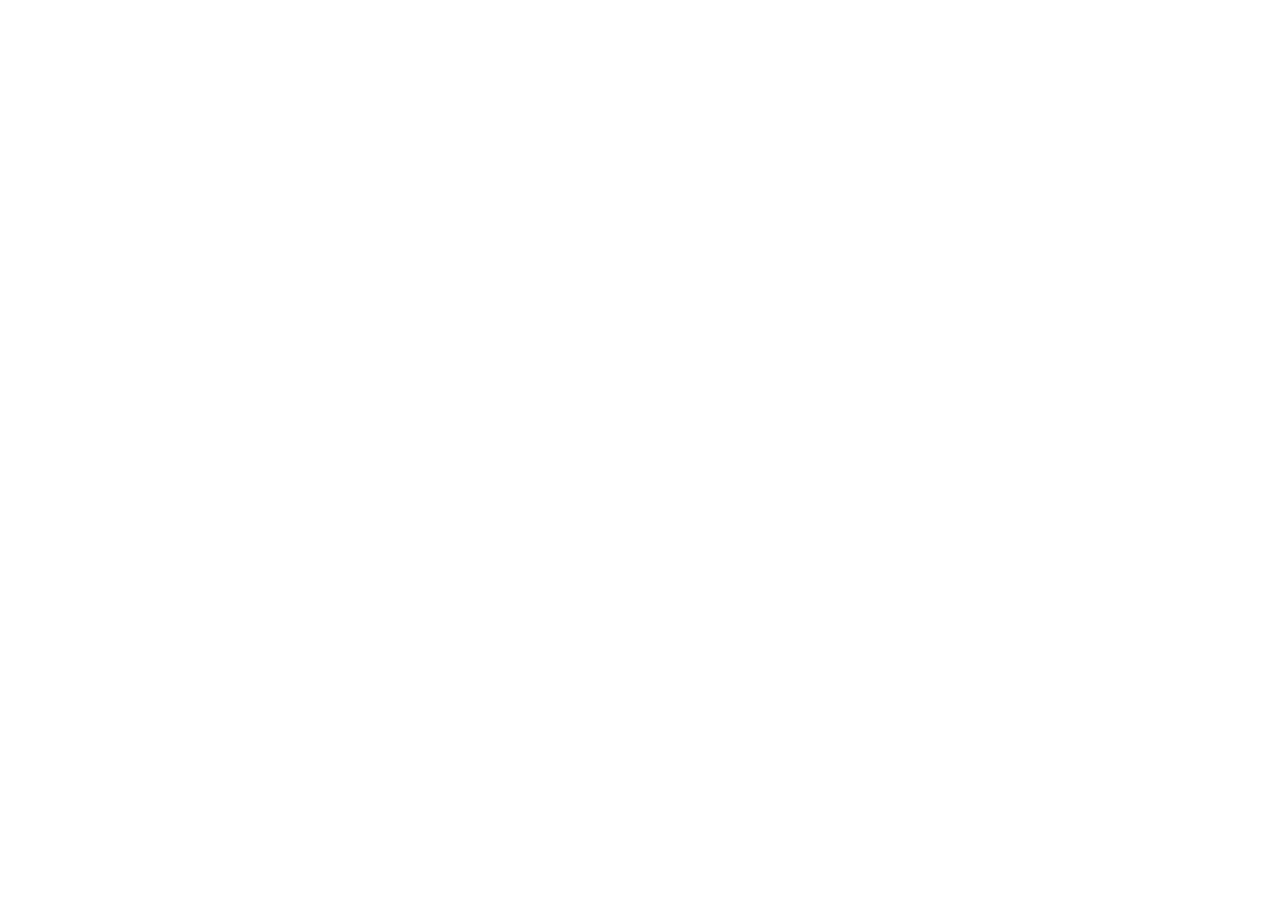
==== commit c3462e95: "Add files via upload" ====
--- a/index.html
+++ b/index.html
@@ -1,770 +1,22 @@
-<!DOCTYPE html>
+<!doctype html>
 <html lang="fa" dir="rtl">
-<head>
-<meta charset="utf-8">
-<meta name="viewport" content="width=device-width, initial-scale=1, viewport-fit=cover">
-<title>ابزارهای آنلاین رایگان تولیدکنندگان محتوا | عکس، ویدیو و متن</title>
-<meta name="description" content="مجموعه ابزارهای آنلاین و رایگان فارسی برای تولیدکنندگان محتوا: ویرایش عکس، ابزار ویدیو، ابزار متن و تولید محتوا، بدون نیاز به نصب و ثبت‌نام.">
-<meta property="og:type" content="website">
-<meta property="og:locale" content="fa_IR">
-<meta property="og:title" content="ابزارهای آنلاین رایگان تولیدکنندگان محتوا">
-<meta property="og:description" content="ابزارهای رایگان عکس، ویدیو، متن و تولید محتوا به زبان فارسی.">
-<script type="application/ld+json">{"@context":"https://schema.org","@type":"WebSite","name":"ابزارهای تولیدکنندگان محتوا","inLanguage":"fa-IR","description":"ابزارهای آنلاین رایگان برای عکس، ویدیو، متن و تولید محتوا"}</script>
-<link rel="preconnect" href="https://fonts.googleapis.com">
-<link rel="preconnect" href="https://fonts.gstatic.com" crossorigin>
-<link href="https://fonts.googleapis.com/css2?family=Vazirmatn:wght@400;500;700;800&display=swap" rel="stylesheet">
-<style>
-:root{
-  box-sizing:border-box;padding-top:env(safe-area-inset-top,0px);padding-bottom:env(safe-area-inset-bottom,0px);
-  --bg:#f8f9fc;--surface:#fff;--text:#14172b;--muted:#5b617a;--border:#e4e7f0;
-  --accent:#4f46e5;--accent-soft:#eef0ff;--accent-text:#fff;--shadow:0 1px 2px rgba(20,23,43,.05),0 6px 20px rgba(20,23,43,.05);
-  --r:14px;
-}
-@media (prefers-color-scheme:dark){:root:not([data-theme="light"]){
-  --bg:#0e1020;--surface:#171a30;--text:#eef0fb;--muted:#9aa1c0;--border:#262a48;--accent:#818cf8;--accent-soft:#222650;--accent-text:#0e1020;--shadow:none}}
-:root[data-theme="dark"]{
-  --bg:#0e1020;--surface:#171a30;--text:#eef0fb;--muted:#9aa1c0;--border:#262a48;--accent:#818cf8;--accent-soft:#222650;--accent-text:#0e1020;--shadow:none}
-html{scroll-padding-top:calc(72px + env(safe-area-inset-top,0px));scroll-behavior:smooth}
-*,*::before,*::after{box-sizing:inherit}
-body{margin:0;background:var(--bg);color:var(--text);font-family:"Vazirmatn",Tahoma,"Segoe UI",sans-serif;line-height:1.8;-webkit-text-size-adjust:100%}
-a{color:inherit;text-decoration:none}
-button,input{font:inherit;color:inherit}
-:focus-visible{outline:2px solid var(--accent);outline-offset:2px}
-.wrap{width:100%;max-width:1120px;margin-inline:auto;padding-inline:16px}
-/* header */
-header{position:sticky;top:env(safe-area-inset-top,0px);z-index:10;background:color-mix(in srgb,var(--bg) 88%,transparent);backdrop-filter:blur(10px);border-bottom:1px solid var(--border)}
-.bar{display:flex;align-items:center;gap:12px;height:64px}
-.logo{display:flex;align-items:center;gap:8px;font-weight:800;font-size:1.05rem}
-.logo i{display:grid;place-items:center;width:34px;height:34px;border-radius:10px;background:var(--accent);color:var(--accent-text);font-style:normal}
-nav{margin-inline-start:auto;display:none;gap:4px}
-nav a{padding:6px 12px;border-radius:8px;color:var(--muted);font-weight:500;font-size:.95rem}
-nav a:hover{background:var(--accent-soft);color:var(--text)}
-.icon-btn{margin-inline-start:auto;width:40px;height:40px;border-radius:10px;border:1px solid var(--border);background:var(--surface);cursor:pointer}
-nav+.icon-btn{margin-inline-start:0}
-/* hero */
-.hero{padding:44px 0 28px;text-align:center}
-.badge{display:inline-block;padding:4px 14px;border-radius:99px;background:var(--accent-soft);color:var(--accent);font-size:.85rem;font-weight:500}
-h1{font-size:clamp(1.6rem,6vw,2.8rem);line-height:1.5;margin:14px 0 10px;font-weight:800}
-.hero p{margin:0 auto 24px;max-width:560px;color:var(--muted)}
-.search{position:relative;max-width:560px;margin-inline:auto}
-.search input{width:100%;height:54px;padding-inline:48px 16px;border-radius:14px;border:1px solid var(--border);background:var(--surface);box-shadow:var(--shadow);font-size:1rem}
-.search span{position:absolute;inset-inline-start:16px;top:50%;transform:translateY(-50%);pointer-events:none}
-/* sections */
-section{padding:28px 0}
-h2{font-size:1.3rem;margin:0 0 16px;font-weight:700}
-.grid{display:grid;gap:12px;grid-template-columns:repeat(2,1fr)}
-.cat{display:flex;flex-direction:column;align-items:center;gap:6px;padding:18px 10px;border:1px solid var(--border);border-radius:var(--r);background:var(--surface);cursor:pointer;text-align:center;transition:.15s}
-.cat:hover,.cat[aria-pressed="true"]{border-color:var(--accent);background:var(--accent-soft)}
-.cat b{font-size:.95rem}.cat small{color:var(--muted)}
-.emoji{font-size:1.7rem;line-height:1}
-.tools{display:grid;gap:12px;grid-template-columns:1fr}
-.tool{display:flex;gap:12px;padding:16px;border:1px solid var(--border);border-radius:var(--r);background:var(--surface);box-shadow:var(--shadow);transition:.15s;cursor:pointer;text-align:start;width:100%}
-.tool:hover{transform:translateY(-2px);border-color:var(--accent)}
-.tool .emoji{display:grid;place-items:center;flex:none;width:46px;height:46px;border-radius:12px;background:var(--accent-soft);font-size:1.4rem}
-.tool h3{margin:0;font-size:1rem}
-.tool p{margin:2px 0 0;color:var(--muted);font-size:.88rem;line-height:1.7}
-.soon{display:inline-block;margin-inline-start:6px;padding:0 8px;border-radius:99px;background:var(--accent-soft);color:var(--accent);font-size:.72rem;font-weight:500}
-.chips{display:flex;gap:8px;overflow-x:auto;padding-bottom:12px;margin-bottom:4px}
-.chip{flex:none;padding:6px 16px;border-radius:99px;border:1px solid var(--border);background:var(--surface);cursor:pointer;font-size:.9rem}
-.chip[aria-pressed="true"]{background:var(--accent);color:var(--accent-text);border-color:var(--accent)}
-.empty{padding:32px;text-align:center;color:var(--muted);border:1px dashed var(--border);border-radius:var(--r)}
-/* tools system */
-.hd{display:flex;align-items:end;justify-content:space-between;gap:12px;margin-bottom:16px}.hd h2{margin:0}
-.more{color:var(--accent);font-weight:500;font-size:.92rem;white-space:nowrap}
-.tcard{display:flex;flex-direction:column;gap:10px;padding:18px;border:1px solid var(--border);border-radius:var(--r);background:var(--surface);box-shadow:var(--shadow);transition:.15s}
-.tcard:hover{transform:translateY(-2px);border-color:var(--accent)}
-.tcard .top{display:flex;align-items:center;justify-content:space-between;gap:8px}
-.tcard .emoji{display:grid;place-items:center;width:48px;height:48px;border-radius:12px;background:var(--accent-soft);font-size:1.5rem}
-.tcard h3{margin:0;font-size:1.02rem}.tcard p{margin:0;color:var(--muted);font-size:.9rem;flex:1}
-.tag{padding:2px 10px;border-radius:99px;border:1px solid var(--border);color:var(--muted);font-size:.75rem}
-.btn{display:inline-flex;justify-content:center;align-items:center;height:42px;padding-inline:18px;border-radius:10px;background:var(--accent);color:var(--accent-text);font-weight:700;font-size:.92rem;border:0;cursor:pointer}
-.btn:hover{opacity:.9}.btn.ghost{background:var(--accent-soft);color:var(--accent)}
-.crumbs{padding:20px 0 0;font-size:.88rem;color:var(--muted)}.crumbs a:hover{color:var(--accent)}
-.phead{padding:16px 0 8px}.phead h1{margin:8px 0}.phead p{color:var(--muted);margin:0;max-width:640px}
-.work{margin:20px 0;padding:40px 16px;border:2px dashed var(--border);border-radius:var(--r);background:var(--surface);text-align:center;color:var(--muted)}
-.work .emoji{display:block;font-size:2.4rem;margin-bottom:8px}
-.pill{display:inline-block;margin-top:10px;padding:2px 12px;border-radius:99px;background:var(--accent-soft);color:var(--accent);font-size:.8rem}
-.filters{display:grid;gap:12px;margin-bottom:8px}
-.count{color:var(--muted);font-size:.9rem;margin:4px 0 12px}
-.page-head{padding:28px 0 8px}.page-head h1{font-size:clamp(1.4rem,5vw,2rem);margin:0 0 6px}.page-head p{margin:0;color:var(--muted)}
-@media(min-width:640px){.filters{grid-template-columns:1fr auto;align-items:center}}
-/* tool: image-compress */
-.ic [hidden]{display:none!important}.ic small{color:var(--muted)}
-.ic-drop{display:flex;flex-direction:column;align-items:center;gap:6px;padding:40px 16px;border:2px dashed var(--border);border-radius:var(--r);background:var(--surface);text-align:center;cursor:pointer;transition:.15s}
-.ic-drop:hover,.ic-drop.over{border-color:var(--accent);background:var(--accent-soft)}.ic-drop .emoji{font-size:2.4rem}
-.ic-err{margin:12px 0;padding:10px 14px;border-radius:10px;border:1px solid #e5484d;background:color-mix(in srgb,#e5484d 12%,var(--surface));color:#d92d20}
-.ic-warn{margin:0;padding:10px 14px;border-radius:10px;background:var(--accent-soft);font-size:.9rem}
-.ic-panel{display:grid;gap:16px;padding:16px;border:1px solid var(--border);border-radius:var(--r);background:var(--surface)}
-.ic-file{display:flex;flex-wrap:wrap;gap:8px;align-items:center;justify-content:space-between}
-.ic-file b{word-break:break-all;unicode-bidi:plaintext}
-.ic-prev{display:grid;gap:12px;grid-template-columns:1fr}
-.ic-prev figure{margin:0;border:1px solid var(--border);border-radius:12px;overflow:hidden;background:var(--bg)}
-.ic-prev img{display:block;width:100%;height:220px;object-fit:contain}
-.ic-prev figcaption{display:flex;justify-content:space-between;gap:8px;padding:8px 12px;border-top:1px solid var(--border);font-size:.85rem;color:var(--muted)}
-.ic-ctrl{display:grid;gap:10px}.ic-ctrl label{display:flex;justify-content:space-between;font-weight:500}
-.ic-ctrl input[type=range]{width:100%;accent-color:var(--accent)}
-.ic-ctrl select{height:42px;padding-inline:10px;border-radius:10px;border:1px solid var(--border);background:var(--surface)}
-.ic-stats{display:grid;grid-template-columns:repeat(3,1fr);gap:8px;text-align:center}
-.ic-stats div{padding:10px 4px;border-radius:12px;background:var(--accent-soft)}.ic-stats small{display:block;font-size:.78rem}.ic-stats b{font-size:.92rem}
-.ic-acts{display:flex;flex-wrap:wrap;gap:8px}.ic-acts .btn{flex:1;min-width:140px}
-.btn:disabled{opacity:.5;cursor:not-allowed}
-.spin{display:inline-block;width:14px;height:14px;margin-inline-end:6px;border:2px solid var(--border);border-top-color:var(--accent);border-radius:50%;animation:sp .7s linear infinite;vertical-align:-2px}
-@keyframes sp{to{transform:rotate(360deg)}}
-@media(min-width:640px){.ic-prev{grid-template-columns:1fr 1fr}}
-/* shared tool kit additions */
-.ic-dims{display:grid;grid-template-columns:1fr 1fr;gap:12px}.ic-dims div{display:grid;gap:6px}
-.ic-ctrl input[type=number],.ic-ctrl textarea{width:100%;height:42px;padding-inline:10px;border-radius:10px;border:1px solid var(--border);background:var(--surface)}
-.ic-ctrl textarea{height:auto;padding:10px;resize:vertical;line-height:1.8}
-.ic-ctrl label.chk{justify-content:flex-start;gap:8px;cursor:pointer}
-.ic-prev textarea{display:block;width:100%;height:220px;padding:10px;border:0;background:var(--bg);resize:vertical;line-height:1.9}
-.qr-out{display:grid;justify-items:center;gap:8px;padding:16px;border:1px solid var(--border);border-radius:12px;background:#fff;color:#555;font-size:.82rem}
-.qr-out canvas{image-rendering:pixelated;max-width:100%;height:auto}
-.ic-ok{background:color-mix(in srgb,#12b76a 14%,var(--surface))}
-/* video / pdf tools */
-.ic-prev video{display:block;width:100%;max-height:220px;background:#000}
-.ic progress{width:100%;height:10px;accent-color:var(--accent)}
-.ic .prog{display:grid;gap:6px}
-/* footer */
-footer{margin-top:32px;border-top:1px solid var(--border);background:var(--surface);padding:32px 0 24px;color:var(--muted);font-size:.9rem}
-.fgrid{display:grid;gap:24px;grid-template-columns:1fr}
-footer h2{font-size:1rem;color:var(--text);margin-bottom:8px}
-footer ul{list-style:none;margin:0;padding:0}
-footer li a:hover{color:var(--accent)}
-.copy{margin-top:24px;padding-top:16px;border-top:1px solid var(--border);text-align:center}
-#toast{position:fixed;inset-inline:16px;bottom:calc(20px + env(safe-area-inset-bottom,0px));max-width:360px;margin-inline:auto;padding:12px 16px;border-radius:12px;background:var(--text);color:var(--bg);text-align:center;opacity:0;pointer-events:none;transform:translateY(8px);transition:.2s}
-#toast.on{opacity:1;transform:none}
-@media(min-width:640px){.grid{grid-template-columns:repeat(3,1fr)}.tools{grid-template-columns:repeat(2,1fr)}.fgrid{grid-template-columns:2fr 1fr 1fr}}
-@media(min-width:900px){nav{display:flex}.grid{grid-template-columns:repeat(5,1fr)}.tools{grid-template-columns:repeat(3,1fr)}.hero{padding:72px 0 40px}}
-@media(prefers-reduced-motion:reduce){*{transition:none!important;scroll-behavior:auto!important}}
-</style>
-</head>
-<body>
-<header>
-  <div class="wrap bar">
-    <a class="logo" href="#/" aria-label="صفحهٔ اصلی"><i>✦</i><span>ابزارخانهٔ محتوا</span></a>
-    <nav aria-label="منوی اصلی">
-      <a href="#/">خانه</a>
-      <a href="#/tools">همهٔ ابزارها</a>
-    </nav>
-    <button class="icon-btn" id="theme" aria-label="تغییر تم روشن/تاریک">🌓</button>
-  </div>
-</header>
+  <head>
+    <meta charset="UTF-8" />
+    <meta name="viewport" content="width=device-width, initial-scale=1.0, viewport-fit=cover" />
+    <title>ابزارخانهٔ محتوا | جعبه‌ابزار آنلاین تولید محتوا</title>
+    <meta name="description" content="جعبه‌ابزار جامع، کلاینت‌ساید و کاملاً فعال تولید محتوا: کاهش حجم عکس، تغییر اندازه، تبدیل فرمت، ساخت QR Code، استخراج متن (OCR)، فشرده‌سازی ویدیو، استخراج صوت و PDF بدون آپلود به سرور." />
+    <meta property="og:title" content="ابزارخانهٔ محتوا | جعبه‌ابزار آنلاین تولید محتوا" />
+    <meta property="og:description" content="جعبه‌ابزار جامع، کلاینت‌ساید و کاملاً فعال تولید محتوا: کاهش حجم عکس، تغییر اندازه، تبدیل فرمت، ساخت QR Code، استخراج متن (OCR)، فشرده‌سازی ویدیو، استخراج صوت و PDF بدون آپلود به سرور." />
+    <meta property="og:type" content="website" />
+    <meta name="twitter:card" content="summary_large_image" />
+    <link rel="preconnect" href="https://fonts.googleapis.com" />
+    <link rel="preconnect" href="https://fonts.gstatic.com" crossorigin />
+    <link href="https://fonts.googleapis.com/css2?family=JetBrains+Mono:wght@400;600&family=Vazirmatn:wght@300;400;500;600;700;800;900&display=swap" rel="stylesheet" />
+    <script type="module" crossorigin src="/assets/index-Dye6Kyxz.js"></script>
+    <link rel="stylesheet" crossorigin href="/assets/index-Da6lGZE8.css">
+  </head>
+  <body class="bg-[#0b0d1b] text-[#f3f4f6] min-h-screen selection:bg-indigo-500/30 selection:text-indigo-200">
+    <div id="root"></div>
+  </body>
+</html>
 
-<main id="app"></main>
-
-<footer>
-  <div class="wrap">
-    <div class="fgrid">
-      <div>
-        <h2>ابزارخانهٔ محتوا</h2>
-        <p>مجموعه‌ای از ابزارهای آنلاین رایگان برای کمک به تولیدکنندگان محتوای ایرانی.</p>
-      </div>
-      <div>
-        <h2>دسترسی سریع</h2>
-        <ul><li><a href="#/">خانه</a></li><li><a href="#/tools">همهٔ ابزارها</a></li></ul>
-      </div>
-      <div>
-        <h2>اطلاعات</h2>
-        <ul><li><a href="#">دربارهٔ ما</a></li><li><a href="#">حریم خصوصی</a></li><li><a href="#">تماس با ما</a></li></ul>
-      </div>
-    </div>
-    <div class="copy">© همهٔ حقوق محفوظ است.</div>
-  </div>
-</footer>
-
-<script>
-/* ===== Shared toolkit ===== */
-class UserError extends Error{}   /* پیام‌های قابل نمایش به کاربر */
-const Kit = {
-  scripts:{},
-  loadScript(url){  /* بارگذاری تنبل کتابخانه‌ها، فقط هنگام نیاز */
-    return Kit.scripts[url] || (Kit.scripts[url] = new Promise((ok,no)=>{
-      const el=document.createElement('script'); el.src=url; el.onload=ok;
-      el.onerror=()=>{delete Kit.scripts[url]; no(new UserError('بارگذاری کتابخانهٔ مورد نیاز ممکن نشد. اتصال اینترنت را بررسی کنید.'))};
-      document.head.appendChild(el)}));
-  },
-  spin:t=>`<span class="spin"></span>${t}`,
-  ext:{'image/jpeg':'jpg','image/png':'png','image/webp':'webp','text/plain':'txt'},
-  baseName:n=>n.replace(/\.[^.]+$/,'')||'file',
-  async save(blob, filename){  /* صفحهٔ منتشرشده: قابلیت downloads؛ سایت معمولی: لینک دانلود */
-    let dl=null; try{ dl = window.claude?.use ? await window.claude.use('downloads') : null }catch(_){}
-    if(dl){ await dl.save({filename, data:blob}); return }
-    const a=document.createElement('a'); a.href=URL.createObjectURL(blob); a.download=filename;
-    document.body.appendChild(a); a.click(); a.remove(); setTimeout(()=>URL.revokeObjectURL(a.href),1000);
-  },
-  async copy(text, ta){
-    try{ await navigator.clipboard.writeText(text); return true }catch(_){}
-    try{ ta.focus(); ta.select(); return document.execCommand('copy') }catch(_){ return false }
-  }
-};
-const fmtBytes = b => b<1024 ? fa(b)+' بایت' : b<1048576 ? (b/1024).toLocaleString('fa-IR',{maximumFractionDigits:1})+' کیلوبایت' : (b/1048576).toLocaleString('fa-IR',{maximumFractionDigits:2})+' مگابایت';
-const canWebp = document.createElement('canvas').toDataURL('image/webp').startsWith('data:image/webp');
-const FMT = {jpeg:['image/jpeg','JPG (سازگار با همه‌جا)'], png:['image/png','PNG (بدون افت کیفیت، پشتیبانی از شفافیت)'], webp:['image/webp','WebP (حجم کم)']};
-const FMT_NAME = {'image/jpeg':'JPG','image/png':'PNG','image/webp':'WebP'};
-const fmtOpts = keys => keys.map(k=>FMT[k]).filter(([v])=>canWebp||v!=='image/webp');
-const Ctl = {  /* کنترل‌های مشترک */
-  quality:(v=80)=>`<label for="q"><span>کیفیت تصویر</span><b id="qv">${fa(v)}٪</b></label><input id="q" type="range" min="10" max="100" step="5" value="${v}"><small>کیفیت کمتر یعنی حجم کمتر (برای PNG اعمال نمی‌شود).</small>`,
-  format:opts=>`<label for="fmt"><span>فرمت خروجی</span></label><select id="fmt">${opts.map(([v,t])=>`<option value="${v}">${t}</option>`).join('')}</select>`
-};
-const ImageEngine = {  /* موتور خالص، بدون وابستگی به UI */
-  MAX_BYTES: 30*1024*1024,
-  TYPES: ['image/jpeg','image/png','image/webp','image/gif','image/bmp','image/avif'],
-  validate(f){
-    if(!f) return 'فایلی انتخاب نشده است.';
-    if(!this.TYPES.includes(f.type)) return 'فرمت فایل پشتیبانی نمی‌شود. لطفاً تصویر JPG، PNG، WebP، GIF، BMP یا AVIF انتخاب کنید.';
-    if(!f.size) return 'فایل خالی است.';
-    if(f.size>this.MAX_BYTES) return 'حجم فایل بیش از ۳۰ مگابایت است.';
-    return null;
-  },
-  async decode(f){
-    if('createImageBitmap' in window){ try{ return await createImageBitmap(f) }catch(_){} }
-    return new Promise((ok,no)=>{const u=URL.createObjectURL(f),i=new Image();
-      i.onload=()=>{URL.revokeObjectURL(u);ok(i)}; i.onerror=()=>{URL.revokeObjectURL(u);no(new UserError('این فایل قابل خواندن نیست یا آسیب دیده است.'))}; i.src=u});
-  },
-  draw(src,w,h,bg){
-    const c=document.createElement('canvas'); c.width=w; c.height=h;
-    const x=c.getContext('2d'); x.imageSmoothingEnabled=true; x.imageSmoothingQuality='high';
-    if(bg){x.fillStyle='#fff';x.fillRect(0,0,w,h)}   /* JPEG شفافیت ندارد */
-    x.drawImage(src,0,0,w,h); return c;
-  },
-  async encode(img,{quality=.8,mime,width=img.width,height=img.height}){
-    if(!(width>=1&&height>=1)||width>16384||height>16384||width*height>1e8)
-      throw new UserError('ابعاد خروجی خارج از محدودهٔ مجاز است (حداکثر ۱۶۳۸۴ پیکسل و ۱۰۰ مگاپیکسل).');
-    let src=img, sw=img.width, sh=img.height;
-    while(sw>width*2||sh>height*2){   /* کوچک‌کردن مرحله‌ای برای کیفیت بهتر */
-      const nw=Math.max(width,Math.ceil(sw/2)), nh=Math.max(height,Math.ceil(sh/2));
-      src=this.draw(src,nw,nh,false); sw=nw; sh=nh;
-    }
-    const c=this.draw(src,width,height,mime==='image/jpeg');
-    const blob=await new Promise(r=>c.toBlob(r,mime,quality));
-    if(!blob||blob.type!==mime) throw new UserError('مرورگر شما این فرمت خروجی را پشتیبانی نمی‌کند؛ فرمت دیگری را انتخاب کنید.');
-    return blob;
-  }
-};
-/* ===== کارخانهٔ ابزار تصویری: ورودی تصویر + کنترل‌ها + نتیجه + دانلود ===== */
-const IMG_RESULT = `<img id="pb" alt="پیش‌نمایش نتیجه"><figcaption><span>نتیجه</span><span id="st" aria-live="polite"></span></figcaption>`;
-function imageTool(cfg){
-  return function(root){
-    root.className='ic';
-    root.innerHTML = `
-    <div class="ic-drop" id="drop" role="button" tabindex="0" aria-label="انتخاب یا رها کردن تصویر">
-      <span class="emoji" aria-hidden="true">🖼️</span><b>تصویر را اینجا رها کنید یا برای انتخاب فایل کلیک کنید</b>
-      <small>JPG، PNG، WebP، GIF، BMP و AVIF تا ۳۰ مگابایت</small>
-      <small>🔒 پردازش کاملاً در مرورگر شما انجام می‌شود و تصویر جایی آپلود نمی‌شود.</small></div>
-    <input id="file" type="file" accept="${ImageEngine.TYPES.join(',')}" hidden>
-    <p class="ic-err" id="err" role="alert" hidden></p>
-    <div class="ic-panel" id="panel" hidden>
-      <div class="ic-file"><span>فایل: <b id="name"></b></span>
-        <span class="ic-acts"><button class="btn ghost" id="again" type="button">انتخاب فایل جدید</button><button class="btn ghost" id="del" type="button">حذف فایل</button></span></div>
-      <div class="ic-prev">
-        <figure><img id="pa" alt="پیش‌نمایش تصویر اصلی"><figcaption><span>اصلی · <span id="osz"></span></span><span id="dim"></span></figcaption></figure>
-        <figure>${cfg.result||IMG_RESULT}</figure></div>
-      <div class="ic-ctrl" id="ctrl">${cfg.controls()}</div>
-      <div class="ic-stats" id="stats" hidden>${[0,1,2].map(i=>`<div><small id="l${i}"></small><b id="v${i}"></b></div>`).join('')}</div>
-      <p class="ic-warn" id="warn" hidden></p>
-      <div class="ic-acts"><button class="btn" id="dl" type="button" disabled>${cfg.dlLabel}</button>${cfg.actions||''}</div>
-    </div>`;
-    const q = s => root.querySelector(s), errEl = q('#err');
-    const S = {file:null,img:null,b:null,a:null,out:null,seq:0,t:null,worker:null};
-    const err = m => { errEl.textContent=m||''; errEl.hidden=!m };
-    const gate = on => { ['#go','#copy'].forEach(s=>{const e=q(s); if(e) e.disabled=!on}) };
-    const c = {q,S,err,gate,alive:()=>true,
-      get file(){return S.file}, get img(){return S.img},
-      busy(m){ q('#st').innerHTML=Kit.spin(m)+'<small class="sec"></small>'; q('#dl').disabled=true; gate(false); const g=q('#go'); if(g) g.disabled=true },
-      showImage(blob){ S.b&&URL.revokeObjectURL(S.b); S.b=URL.createObjectURL(blob); q('#pb').src=S.b },
-      setOut(blob,name){ S.out={blob,name} },
-      done(stats,warn){
-        stats.forEach(([l,v],i)=>{q('#l'+i).textContent=l; q('#v'+i).textContent=v}); q('#stats').hidden=false;
-        const w=q('#warn'); w.textContent=warn||''; w.hidden=!warn;
-        q('#st').textContent='✓ '+(cfg.readyText||'آماده'); q('#dl').disabled=false; gate(true);
-      }};
-    const free = () => { clearTimeout(S.t); S.seq++; S.worker?.terminate?.(); S.abort?.abort(); S.img?.close?.(); [S.a,S.b].forEach(u=>u&&URL.revokeObjectURL(u)); Object.assign(S,{file:null,img:null,a:null,b:null,out:null,worker:null}) };
-    const sync = () => { const qq=q('#q'); if(qq){ q('#qv').textContent=fa(+qq.value)+'٪'; const f=q('#fmt'); qq.disabled = !!f && f.value==='image/png' } };
-    function reset(){ free(); q('#panel').hidden=true; q('#drop').hidden=false; q('#file').value=''; err('') }
-
-    async function load(file){
-      err(''); const m=ImageEngine.validate(file); if(m) return err(m);
-      free(); S.file=file; q('#drop').hidden=true; q('#panel').hidden=false; q('#stats').hidden=true; q('#warn').hidden=true;
-      q('#pb')?.removeAttribute('src'); const ta=q('#ocr'); if(ta) ta.value='';
-      c.busy('در حال خواندن تصویر…');
-      let img; try{ img=await ImageEngine.decode(file) }catch(e){ if(S.file===file){ reset(); err(e.message) } return }
-      if(S.file!==file){ img.close?.(); return }
-      S.img=img; S.a=URL.createObjectURL(file);
-      q('#pa').src=S.a; q('#name').textContent=file.name; q('#osz').textContent=fmtBytes(file.size); q('#dim').textContent=`${fa(img.width)}×${fa(img.height)}`;
-      q('#st').textContent=''; gate(true); cfg.init?.(c); sync();
-      if(cfg.auto!==false) run(); else { const g=q('#go'); if(g) g.disabled=false }
-    }
-    async function imageRun(){
-      const p=cfg.plan(c), blob=await ImageEngine.encode(S.img,p.opts); if(!c.alive()) return;
-      c.showImage(blob); c.setOut(blob, Kit.baseName(S.file.name)+p.suffix+'.'+Kit.ext[blob.type]); c.done(p.stats(blob), p.warn?.(blob));
-    }
-    async function run(){
-      if(!S.img) return; const my=++S.seq; c.alive=()=>my===S.seq; err(''); c.busy(cfg.busyText||'در حال پردازش…');
-      try{ await (cfg.run ? cfg.run(c) : imageRun()) }
-      catch(e){ if(my!==S.seq) return; if(!(e instanceof UserError)) console.error(e);
-        q('#st').textContent=''; err(e instanceof UserError ? e.message : (cfg.failMsg||'پردازش انجام نشد؛ دوباره تلاش کنید.')); gate(true); const g=q('#go'); if(g) g.disabled=false }
-    }
-    const drop=q('#drop'), input=q('#file');
-    drop.onclick=()=>input.click();
-    drop.onkeydown=e=>{ if(e.key==='Enter'||e.key===' '){e.preventDefault();input.click()} };
-    drop.ondragover=e=>{e.preventDefault();drop.classList.add('over')};
-    drop.ondragleave=()=>drop.classList.remove('over');
-    drop.ondrop=e=>{e.preventDefault();drop.classList.remove('over');load(e.dataTransfer.files[0])};
-    input.onchange=()=>{const f=input.files[0]; input.value=''; if(f) load(f)};
-    q('#again').onclick=()=>input.click(); q('#del').onclick=reset;
-    q('#ctrl').addEventListener('input',e=>{ cfg.onInput?.(e,c); sync(); if(cfg.auto!==false){clearTimeout(S.t);S.t=setTimeout(run,250)} });
-    const go=q('#go'); if(go) go.onclick=run;
-    q('#dl').onclick=async()=>{ if(!S.out) return; err('');
-      try{ await Kit.save(S.out.blob,S.out.name) }catch(e){ if(e?.code!=='declined') err('ذخیرهٔ فایل انجام نشد. لطفاً دوباره تلاش کنید.') } };
-    cfg.setup?.(c);
-    return free;
-  };
-}
-/* ===== ابزار ۱: کاهش حجم عکس ===== */
-const mountImageCompress = imageTool({
-  dlLabel:'دانلود تصویر فشرده‌شده',
-  controls:()=>Ctl.quality(75)+Ctl.format(fmtOpts(['jpeg','webp'])),
-  init:c=>{ c.q('#fmt').value=(c.file.type==='image/jpeg'||!canWebp)?'image/jpeg':'image/webp' },
-  plan:c=>({opts:{quality:c.q('#q').value/100,mime:c.q('#fmt').value}, suffix:'-compressed',
-    stats:b=>{const p=Math.round((1-b.size/c.file.size)*100);return [['حجم قبل',fmtBytes(c.file.size)],['حجم بعد',fmtBytes(b.size)],['کاهش',fa(Math.max(p,0))+'٪']]},
-    warn:b=>b.size>=c.file.size?'حجم خروجی کمتر از فایل اصلی نشد. کیفیت را کمتر کنید یا فرمت WebP را امتحان کنید.':''})
-});
-/* ===== ابزار ۲: تغییر اندازه عکس ===== */
-const mountImageResize = imageTool({
-  dlLabel:'دانلود تصویر تغییر‌اندازه‌یافته',
-  controls:()=>`<div class="ic-dims"><div><label for="w">عرض (پیکسل)</label><input id="w" type="number" min="1" max="16384" inputmode="numeric"></div>
-    <div><label for="h">ارتفاع (پیکسل)</label><input id="h" type="number" min="1" max="16384" inputmode="numeric"></div></div>
-    <label class="chk"><input type="checkbox" id="lock" checked> حفظ نسبت تصویر</label><small id="od"></small>`
-    +Ctl.quality(90)+Ctl.format(fmtOpts(['jpeg','png','webp'])),
-  init:c=>{ const i=c.img; c.q('#w').value=i.width; c.q('#h').value=i.height; c.q('#lock').checked=true;
-    c.q('#od').textContent=`اندازهٔ فعلی: ${fa(i.width)}×${fa(i.height)} پیکسل`;
-    const t=c.file.type; c.q('#fmt').value=(FMT_NAME[t]&&(canWebp||t!=='image/webp'))?t:'image/png' },
-  onInput:(e,c)=>{ if(!c.img||!c.q('#lock').checked) return; const r=c.img.width/c.img.height;
-    if(e.target.id==='w'&&e.target.value) c.q('#h').value=Math.max(1,Math.round(e.target.value/r));
-    if(e.target.id==='h'&&e.target.value) c.q('#w').value=Math.max(1,Math.round(e.target.value*r)) },
-  plan:c=>{ const w=Math.round(+c.q('#w').value), h=Math.round(+c.q('#h').value);
-    if(!(w>=1&&h>=1)) throw new UserError('عرض و ارتفاع باید عددی بزرگ‌تر از صفر باشد.');
-    return {opts:{quality:c.q('#q').value/100,mime:c.q('#fmt').value,width:w,height:h}, suffix:`-${w}x${h}`,
-      stats:b=>[['حجم قبل',fmtBytes(c.file.size)],['حجم بعد',fmtBytes(b.size)],['ابعاد جدید',`${fa(w)}×${fa(h)}`]],
-      warn:()=>(w>c.img.width||h>c.img.height)?'بزرگ‌کردن تصویر باعث کاهش وضوح می‌شود.':''} }
-});
-/* ===== ابزار ۳: تبدیل فرمت عکس ===== */
-const mountImageConvert = imageTool({
-  dlLabel:'دانلود فایل تبدیل‌شده',
-  controls:()=>Ctl.format(fmtOpts(['jpeg','png','webp']))+Ctl.quality(90)+'<small>هنگام تبدیل به JPG، بخش‌های شفاف تصویر سفید می‌شوند.</small>',
-  init:c=>{ const m={'image/jpeg':'image/png','image/png':canWebp?'image/webp':'image/jpeg'}[c.file.type]||'image/jpeg'; c.q('#fmt').value=m },
-  plan:c=>{ const mime=c.q('#fmt').value; return {opts:{quality:c.q('#q').value/100,mime}, suffix:'-converted',
-    stats:b=>[['حجم قبل',fmtBytes(c.file.size)],['حجم بعد',fmtBytes(b.size)],['فرمت جدید',FMT_NAME[mime]]]} }
-});
-/* ===== ابزار ۴: استخراج متن از تصویر (OCR واقعی با Tesseract.js، اجرا در مرورگر) ===== */
-const OCR = {  /* برای میزبانی داخلی، فقط همین آدرس‌ها را عوض کنید */
-  lib:'https://cdn.jsdelivr.net/npm/tesseract.js@5.1.1/dist/tesseract.min.js',
-  langPath:'https://tessdata.projectnaptha.com/4.0.0',
-  status:{'loading tesseract core':'بارگذاری موتور OCR','loading language traineddata':'دانلود داده زبان','initializing api':'آماده‌سازی','recognizing text':'تشخیص متن'}
-};
-const withTimeout=(p,ms,msg)=>Promise.race([p,new Promise((_,no)=>setTimeout(()=>no(new UserError(msg)),ms))]);
-/* موتور Claude: از قابلیت sample صفحه استفاده می‌کند و فقط با اجازهٔ صریح کاربر تصویر را ارسال می‌کند */
-async function ocrWithClaude(c,langLabel){
-  const sample = window.claude?.use ? await window.claude.use('sample').catch(()=>null) : null;
-  if(!sample) throw new UserError('روش Claude فقط داخل خود claude.ai در دسترس است.');
-  const caps = await withTimeout(sample.limits(),15000,'x').catch(()=>null);
-  if(!caps?.images) throw new UserError('ارسال تصویر به Claude در این نمایش پشتیبانی نمی‌شود.');
-  let img=c.file;
-  if(!caps.images.mediaTypes.includes(img.type)||img.size>caps.images.maxInputBytes){   /* تبدیل به JPEG سازگار */
-    const k=Math.min(1,2400/Math.max(c.img.width,c.img.height));
-    img=await ImageEngine.encode(c.img,{mime:'image/jpeg',quality:.92,width:Math.round(c.img.width*k),height:Math.round(c.img.height*k)});
-  }
-  const prompt=`متن داخل این تصویر را دقیق و کامل استخراج کن. زبان متن: ${langLabel}. ترتیب خواندن و شکست خطوط را حفظ کن. فقط خود متن را بنویس، بدون توضیح، بدون قالب مارک‌داون و بدون ترجمه. اگر هیچ متنی در تصویر نیست فقط بنویس: NO_TEXT`;
-  try{
-    const r=await sample(prompt,{images:img, cache:false, modelTier:'quick', signal:c.S.abort.signal,
-      onText:({text})=>{ if(c.alive()){ c.q('#ocr').value=text; c.q('#st').innerHTML=Kit.spin('Claude در حال نوشتن متن…') } }});
-    return r.text.trim();
-  }catch(e){
-    if(e?.code==='not_granted') throw new UserError('اجازهٔ ارسال تصویر به Claude داده نشد.');
-    if(e?.code==='cancelled') throw new UserError('پاسخ Claude بیش از حد طول کشید؛ دوباره تلاش کنید.');
-    if(e?.code==='rate_limited') throw new UserError('تعداد درخواست‌ها زیاد است؛ کمی بعد دوباره تلاش کنید.');
-    throw new UserError('استخراج متن با Claude انجام نشد؛ دوباره تلاش کنید.');
-  }
-}
-const mountImageOcr = imageTool({
-  auto:false, dlLabel:'دانلود متن (TXT)', readyText:'متن استخراج شد', busyText:'در حال آماده‌سازی…',
-  failMsg:'استخراج متن انجام نشد؛ دوباره تلاش کنید.',
-  result:`<textarea id="ocr" dir="auto" readonly aria-label="متن استخراج‌شده" placeholder="متن استخراج‌شده اینجا نمایش داده می‌شود"></textarea><figcaption><span>متن استخراج‌شده</span><span id="st" aria-live="polite"></span></figcaption>`,
-  controls:()=>`<label for="engine"><span>روش استخراج</span></label>
-    <select id="engine"><option value="device">روی دستگاه شما (Tesseract) — تصویر ارسال نمی‌شود</option><option value="claude">هوش مصنوعی Claude — دقیق‌تر، اما تصویر برای پردازش به Claude ارسال می‌شود</option></select>
-    <label for="lang"><span>زبان متن تصویر</span></label><select id="lang"><option value="fas+eng">فارسی + انگلیسی</option><option value="fas">فارسی</option><option value="eng">انگلیسی</option></select>
-    <small>روش «روی دستگاه» بار اول چند مگابایت داده زبان دانلود می‌کند و ممکن است در بعضی محیط‌ها به‌خاطر محدودیت شبکه اجرا نشود.</small>
-    <button class="btn" id="go" type="button">شروع استخراج متن</button>`,
-  actions:`<button class="btn ghost" id="copy" type="button" disabled>کپی متن</button><button class="btn ghost" id="stop" type="button" hidden>توقف پردازش</button>`,
-  setup:c=>{ c.q('#stop').onclick=()=>{ c.S.seq++; c.S.abort?.abort(); c.S.worker?.terminate?.(); c.S.worker=null; c.q('#st').textContent='متوقف شد'; c.q('#stop').hidden=true; c.gate(true); c.q('#go').disabled=false };
-    c.q('#copy').onclick=async()=>{ const ta=c.q('#ocr'), b=c.q('#copy'); if(!ta.value) return;
-    if(await Kit.copy(ta.value,ta)){ b.textContent='✓ کپی شد'; setTimeout(()=>b.textContent='کپی متن',1500) } else c.err('کپی خودکار ممکن نشد؛ متن را انتخاب و دستی کپی کنید.') } },
-  async run(c){
-    const t0=Date.now(), tick=setInterval(()=>{ const e=c.q('#st .sec'); if(e) e.textContent=' ('+fa(Math.floor((Date.now()-t0)/1000))+' ثانیه)' },1000);
-    c.S.abort=new AbortController(); const hard=setTimeout(()=>c.S.abort.abort(),120000); c.q('#stop').hidden=false;
-    try{ await this.work(c) } finally { clearInterval(tick); clearTimeout(hard); c.q('#stop').hidden=true }
-  },
-  async work(c){
-    const engine=c.q('#engine').value, langV=c.q('#lang').value, ta=c.q('#ocr'); let text='', stats;
-    ta.value='';
-    if(engine==='claude'){
-      c.busy('در حال اتصال به Claude… (ممکن است از شما اجازه بخواهد)');
-      text=await ocrWithClaude(c,c.q('#lang').selectedOptions[0].textContent); if(!c.alive()) return;
-      if(text==='NO_TEXT') text='';
-      stats=[['روش','Claude']];
-    } else {
-      let worker;
-      try{
-        c.busy('در حال بارگذاری موتور OCR…');
-        await withTimeout(Kit.loadScript(OCR.lib),20000,'بارگذاری موتور OCR طول کشید.'); if(!c.alive()) return;
-        worker=c.S.worker=await withTimeout(Tesseract.createWorker(langV,1,{langPath:OCR.langPath,
-          logger:m=>{ if(c.alive()&&m.progress!=null) c.busy(`${OCR.status[m.status]||'در حال پردازش'} ${fa(Math.round(m.progress*100))}٪`) }}),60000,'آماده‌سازی موتور OCR طول کشید.');
-        const {data}=await worker.recognize(c.file); if(!c.alive()) return;
-        text=(data.text||'').trim(); stats=[['اطمینان',fa(Math.round(data.confidence))+'٪']];
-      }catch(e){
-        if(!c.alive()) return; console.error(e);
-        c.q('#engine').value='claude';   /* پیشنهاد روش جایگزین */
-        throw new UserError('اجرای OCR روی دستگاه در این محیط ممکن نشد (احتمالاً به‌دلیل محدودیت شبکه یا Worker). روش «Claude» انتخاب شد؛ اگر با ارسال تصویر به Claude مشکلی ندارید، دوباره «شروع استخراج متن» را بزنید.');
-      }finally{ try{ await worker?.terminate() }catch(_){} if(c.S.worker===worker) c.S.worker=null }
-    }
-    if(!text) throw new UserError('متنی در تصویر پیدا نشد. تصویر واضح‌تر یا زبان دیگری را امتحان کنید.');
-    ta.value=text; c.setOut(new Blob([text],{type:'text/plain'}), Kit.baseName(c.file.name)+'-text.txt');
-    c.done([['تعداد کلمه',fa(text.split(/\s+/).filter(Boolean).length)],['تعداد نویسه',fa(text.length)],...stats]);
-  }
-});
-/* ===== ابزار ۵: ساخت QR Code (با بررسی خودکار قابلیت اسکن) ===== */
-const QR = {lib:'https://cdn.jsdelivr.net/npm/qrcode-generator@1.4.4/qrcode.js', verify:'https://cdn.jsdelivr.net/npm/jsqr@1.4.0/dist/jsQR.js'};
-function mountQr(root){
-  root.className='ic';
-  root.innerHTML=`<div class="ic-panel">
-    <div class="ic-ctrl"><label for="txt"><span>متن یا لینک</span><small id="cnt"></small></label>
-      <textarea id="txt" rows="3" maxlength="1500" dir="auto" placeholder="مثلاً https://example.com"></textarea>
-      <label for="sz"><span>اندازهٔ تصویر (پیکسل)</span></label><select id="sz">${[200,300,400,600,800,1000].map(n=>`<option value="${n}"${n===400?' selected':''}>${fa(n)}</option>`).join('')}</select>
-      <label for="ecl"><span>سطح تصحیح خطا</span></label><select id="ecl"><option value="L">کم (L)</option><option value="M" selected>متوسط (M)</option><option value="Q">بالا (Q)</option><option value="H">خیلی بالا (H)</option></select></div>
-    <p class="ic-err" id="err" role="alert" hidden></p>
-    <div class="empty" id="hint">متن یا لینک را وارد کنید تا QR Code بلافاصله ساخته شود.</div>
-    <div class="qr-out" id="out" hidden><canvas id="cv" role="img" aria-label="QR Code تولیدشده"></canvas><span id="real"></span></div>
-    <p class="ic-warn" id="chk" role="status" hidden></p>
-    <div class="ic-acts"><button class="btn" id="dl" type="button" disabled>دانلود QR Code (PNG)</button><button class="btn ghost" id="clr" type="button">پاک کردن و ساخت جدید</button></div></div>`;
-  const q=s=>root.querySelector(s); let seq=0, t=null;
-  const err=m=>{const e=q('#err');e.textContent=m||'';e.hidden=!m};
-  async function render(){
-    const my=++seq, text=q('#txt').value.trim(); err(''); q('#cnt').textContent=fa(text.length)+' نویسه';
-    const show=on=>{q('#out').hidden=!on;q('#hint').hidden=on;q('#dl').disabled=!on; if(!on) q('#chk').hidden=true};
-    if(!text) return show(false);
-    const chk=q('#chk'); chk.className='ic-warn'; chk.hidden=false; chk.innerHTML=Kit.spin('در حال ساخت QR Code…');
-    try{
-      await Kit.loadScript(QR.lib); if(my!==seq) return;
-      if(qrcode.stringToBytesFuncs?.['UTF-8']) qrcode.stringToBytes=qrcode.stringToBytesFuncs['UTF-8'];  /* پشتیبانی از متن فارسی */
-      let qr; try{ qr=qrcode(0,q('#ecl').value); qr.addData(text); qr.make() }
-      catch(_){ throw new UserError('متن برای تبدیل به QR بیش‌ازحد طولانی است؛ آن را کوتاه‌تر کنید یا سطح تصحیح خطا را کمتر کنید.') }
-      const n=qr.getModuleCount(), tot=n+8, cell=Math.max(1,Math.floor(q('#sz').value/tot)), px=cell*tot, cv=q('#cv');
-      cv.width=cv.height=px; cv.style.width=`min(100%,${Math.min(px,360)}px)`;
-      const x=cv.getContext('2d'); x.fillStyle='#fff'; x.fillRect(0,0,px,px); x.fillStyle='#000';
-      for(let r=0;r<n;r++)for(let k=0;k<n;k++) if(qr.isDark(r,k)) x.fillRect((k+4)*cell,(r+4)*cell,cell,cell);
-      q('#real').textContent=`اندازهٔ واقعی: ${fa(px)}×${fa(px)} پیکسل`; show(true);
-      chk.hidden=false; chk.innerHTML=Kit.spin('در حال بررسی قابلیت اسکن…');
-      try{ await Kit.loadScript(QR.verify) }catch(_){ chk.hidden=true; return }
-      if(my!==seq) return;
-      const r=jsQR(x.getImageData(0,0,px,px).data,px,px), ok=r&&r.data===text;
-      chk.className='ic-warn'+(ok?' ic-ok':''); chk.textContent= ok ? '✓ بررسی شد: این QR Code خوانده می‌شود و محتوای آن با متن شما یکی است.' : '⚠ بررسی خودکار نتوانست QR را بخواند. اندازه را بزرگ‌تر یا متن را کوتاه‌تر کنید.';
-    }catch(e){ if(my!==seq) return; q('#out').hidden=true; q('#dl').disabled=true; chk.hidden=true; err(e instanceof UserError?e.message:'ساخت QR Code انجام نشد.') }
-  }
-  q('#txt').oninput=()=>{clearTimeout(t);t=setTimeout(render,200)};
-  q('#sz').oninput=q('#ecl').oninput=render;
-  q('#clr').onclick=()=>{q('#txt').value='';render();q('#txt').focus()};
-  q('#dl').onclick=async()=>{ const b=await new Promise(r=>q('#cv').toBlob(r,'image/png')); if(!b) return err('ساخت فایل ممکن نشد.');
-    try{ await Kit.save(b,'qrcode.png') }catch(e){ if(e?.code!=='declined') err('ذخیرهٔ فایل انجام نشد. لطفاً دوباره تلاش کنید.') } };
-  render(); return ()=>{seq++;clearTimeout(t)};
-}
-/* ===== کارخانهٔ ابزار فایل (ویدیو / PDF): انتخاب فایل ← تنظیمات ← شروع ← پیشرفت ← دانلود ===== */
-function fileTool(cfg){
-  return function(root){
-    root.className='ic';
-    root.innerHTML=`
-    <div class="ic-drop" id="drop" role="button" tabindex="0" aria-label="${cfg.dropText}">
-      <span class="emoji" aria-hidden="true">${cfg.icon}</span><b>${cfg.dropText}</b><small>${cfg.hint}</small>
-      <small>🔒 پردازش در مرورگر شما انجام می‌شود و فایل جایی آپلود نمی‌شود.</small></div>
-    <input id="file" type="file" accept="${cfg.accept}" hidden>
-    <p class="ic-err" id="err" role="alert" hidden></p>
-    <div class="ic-panel" id="panel" hidden>
-      <div class="ic-file"><span>فایل: <b id="name"></b> · <span id="osz"></span></span>
-        <span class="ic-acts"><button class="btn ghost" id="again" type="button">انتخاب فایل جدید</button><button class="btn ghost" id="del" type="button">حذف فایل</button></span></div>
-      ${cfg.prev?`<div class="ic-prev">${cfg.prev}</div>`:''}
-      <div class="ic-ctrl" id="ctrl">${cfg.controls()}</div>
-      <p class="ic-warn">${cfg.note}</p>
-      <div class="prog" id="prog" hidden role="status"><progress id="pg" max="100" value="0"></progress><small id="pt"></small></div>
-      <div class="ic-stats" id="stats" hidden>${[0,1,2].map(i=>`<div><small id="l${i}"></small><b id="v${i}"></b></div>`).join('')}</div>
-      <p class="ic-warn" id="warn" hidden></p>
-      <div class="ic-acts"><button class="btn" id="go" type="button">${cfg.goLabel}</button><button class="btn ghost" id="stop" type="button" hidden>توقف پردازش</button><button class="btn" id="dl" type="button" disabled>${cfg.dlLabel}</button></div>
-    </div>`;
-    const q=s=>root.querySelector(s), S={file:null,out:null,urls:[],seq:0,stop:null};
-    const err=m=>{const e=q('#err');e.textContent=m||'';e.hidden=!m};
-    const c={q,S,err,alive:()=>true, get file(){return S.file},
-      url(b){const u=URL.createObjectURL(b);S.urls.push(u);return u},
-      progress(p,t){q('#prog').hidden=false;q('#pg').value=p;q('#pt').textContent=t||''},
-      onStop(fn){S.stop=fn},
-      setOut(blob,name){S.out={blob,name}},
-      done(stats,warn){ stats.forEach(([l,v],i)=>{q('#l'+i).textContent=l;q('#v'+i).textContent=v}); q('#stats').hidden=false;
-        const w=q('#warn'); w.textContent=warn||''; w.hidden=!warn; q('#dl').disabled=false }};
-    const free=()=>{ S.seq++; try{S.stop?.()}catch(_){} S.stop=null; S.urls.forEach(u=>URL.revokeObjectURL(u)); Object.assign(S,{file:null,out:null,urls:[]}) };
-    const idle=()=>{ q('#stop').hidden=true; q('#prog').hidden=true; q('#go').disabled=false };
-    function reset(){ free(); q('#panel').hidden=true; q('#drop').hidden=false; q('#file').value=''; err('') }
-    async function load(file){
-      err(''); if(!file) return;
-      const m=await cfg.validate(file); if(m) return err(m);
-      free(); S.file=file; q('#drop').hidden=true; q('#panel').hidden=false; q('#stats').hidden=true; q('#warn').hidden=true; idle(); q('#dl').disabled=true;
-      q('#name').textContent=file.name; q('#osz').textContent=fmtBytes(file.size);
-      try{ await cfg.onFile?.(c) }catch(e){ if(S.file===file){ reset(); err(e instanceof UserError?e.message:'فایل خوانده نشد.') } }
-    }
-    async function run(){
-      if(!S.file) return; const my=++S.seq; c.alive=()=>my===S.seq; err('');
-      q('#go').disabled=true; q('#dl').disabled=true; q('#stats').hidden=true; q('#warn').hidden=true; q('#stop').hidden=false; c.progress(0,'در حال آماده‌سازی…');
-      try{ await cfg.run(c) }
-      catch(e){ if(my!==S.seq) return; if(!(e instanceof UserError)) console.error(e); err(e instanceof UserError?e.message:'پردازش انجام نشد؛ دوباره تلاش کنید.') }
-      finally{ if(my===S.seq) idle() }
-    }
-    const drop=q('#drop'), input=q('#file');
-    drop.onclick=()=>input.click();
-    drop.onkeydown=e=>{ if(e.key==='Enter'||e.key===' '){e.preventDefault();input.click()} };
-    drop.ondragover=e=>{e.preventDefault();drop.classList.add('over')};
-    drop.ondragleave=()=>drop.classList.remove('over');
-    drop.ondrop=e=>{e.preventDefault();drop.classList.remove('over');load(e.dataTransfer.files[0])};
-    input.onchange=()=>{const f=input.files[0]; input.value=''; if(f) load(f)};
-    q('#again').onclick=()=>input.click(); q('#del').onclick=reset; q('#go').onclick=run;
-    q('#stop').onclick=()=>{ S.seq++; try{S.stop?.()}catch(_){} S.stop=null; idle(); const w=q('#warn'); w.textContent='پردازش متوقف شد.'; w.hidden=false };
-    q('#dl').onclick=async()=>{ if(!S.out) return; err('');
-      try{ await Kit.save(S.out.blob,S.out.name) }catch(e){ if(e?.code!=='declined') err('ذخیرهٔ فایل انجام نشد. لطفاً دوباره تلاش کنید.') } };
-    return free;
-  };
-}
-const reduction=(a,b)=>fa(Math.max(0,Math.round((1-b/a)*100)))+'٪';
-/* ===== ابزار ویدیو: کاهش حجم ویدیو (بازپخش + بازرمزگذاری با MediaRecorder؛ بدون کتابخانهٔ بیرونی) ===== */
-const VIDEO_MIMES=['video/webm;codecs=vp9,opus','video/webm;codecs=vp8,opus','video/webm','video/mp4;codecs=avc1.42E01E,mp4a.40.2','video/mp4'];
-const pickVideoMime=()=>window.MediaRecorder && VIDEO_MIMES.find(m=>MediaRecorder.isTypeSupported(m));
-const fmtTime=t=>{const m=Math.floor(t/60),x=Math.round(t%60);return fa(m)+':'+(x<10?'۰':'')+fa(x)};
-const mountVideoCompress = fileTool({
-  icon:'🎬', dropText:'ویدیو را اینجا رها کنید یا برای انتخاب فایل کلیک کنید',
-  hint:'MP4، WebM، MOV و هر فرمتی که مرورگر شما پخش کند — حداکثر ۱ گیگابایت',
-  accept:'video/*,.mp4,.webm,.mov,.m4v,.ogv', goLabel:'شروع فشرده‌سازی', dlLabel:'دانلود ویدیوی فشرده‌شده',
-  prev:`<figure><video id="pa" controls playsinline preload="metadata"></video><figcaption><span>ویدیوی اصلی</span><span id="meta"></span></figcaption></figure>
-        <figure><video id="pb" controls playsinline></video><figcaption><span>ویدیوی فشرده‌شده</span><span id="fmtn"></span></figcaption></figure>`,
-  controls:()=>`<label for="vq"><span>کیفیت خروجی</span></label><select id="vq"><option value="0.035">حجم کمتر</option><option value="0.06" selected>متعادل</option><option value="0.10">کیفیت بالا</option></select>
-    <label for="vr"><span>وضوح خروجی</span></label><select id="vr"><option value="0">همان وضوح اصلی</option><option value="1080">حداکثر ۱۰۸۰p</option><option value="720" selected>حداکثر ۷۲۰p</option><option value="480">حداکثر ۴۸۰p</option><option value="360">حداکثر ۳۶۰p</option></select>
-    <label class="chk"><input type="checkbox" id="mute"> حذف صدا (حجم کمتر)</label>`,
-  note:'محدودیت فنی مرورگر: فشرده‌سازی به‌صورت پخش و بازضبط ویدیو انجام می‌شود، پس زمان پردازش تقریباً برابر مدت ویدیوست و تا پایان کار باید این صفحه باز و فعال بماند (تب پس‌زمینه یا قفل صفحه نتیجه را خراب می‌کند). خروجی WebM است (در مرورگرهای بدون پشتیبانی، MP4) و ممکن است نوار زمان برخی پلیرها دقیق نباشد.',
-  async validate(f){
-    if(!(f.type.startsWith('video/')||/\.(mp4|webm|mov|m4v|ogv)$/i.test(f.name))) return 'فرمت فایل پشتیبانی نمی‌شود. لطفاً یک فایل ویدیو انتخاب کنید.';
-    if(!f.size) return 'فایل خالی است.'; if(f.size>1073741824) return 'حجم فایل بیش از ۱ گیگابایت است.';
-    if(!pickVideoMime()) return 'مرورگر شما از ضبط و فشرده‌سازی ویدیو (MediaRecorder) پشتیبانی نمی‌کند. از نسخهٔ جدید Chrome، Edge، Firefox یا Safari استفاده کنید.';
-  },
-  async onFile(c){
-    const v=c.q('#pa'); c.q('#pb').removeAttribute('src'); c.q('#fmtn').textContent=''; v.src=c.S.src=c.url(c.file);
-    await new Promise((ok,no)=>{ v.onloadedmetadata=ok; v.onerror=()=>no(new UserError('مرورگر شما نمی‌تواند این ویدیو را بخواند (فرمت یا کدک پشتیبانی‌نشده).')) });
-    if(!isFinite(v.duration)||!v.videoWidth) throw new UserError('اطلاعات ویدیو خوانده نشد؛ فایل ممکن است خراب یا بدون تصویر باشد.');
-    c.S.info={w:v.videoWidth,h:v.videoHeight,d:v.duration};
-    c.q('#meta').textContent=`${fa(v.videoWidth)}×${fa(v.videoHeight)} · ${fmtTime(v.duration)}`;
-  },
-  async run(c){
-    const {w:vw,h:vh,d}=c.S.info, mime=pickVideoMime(), mute=c.q('#mute').checked, bpp=+c.q('#vq').value, maxH=+c.q('#vr').value;
-    const k=maxH?Math.min(1,maxH/vh):1, W=Math.max(2,Math.round(vw*k/2)*2), H=Math.max(2,Math.round(vh*k/2)*2), fps=30;
-    const vbps=Math.max(150000,Math.min(Math.round(W*H*fps*bpp),Math.round(c.file.size*8/d*0.85)));
-    const v=document.createElement('video'); v.src=c.S.src; v.playsInline=true; v.preload='auto';
-    await new Promise(ok=>{ if(v.readyState>=2) ok(); else v.onloadeddata=ok });
-    const cv=document.createElement('canvas'); cv.width=W; cv.height=H; const x=cv.getContext('2d');
-    const stream=cv.captureStream(fps); let ac=null;
-    if(!mute){ try{ ac=new AudioContext(); const dest=ac.createMediaStreamDestination(); ac.createMediaElementSource(v).connect(dest);
-      dest.stream.getAudioTracks().forEach(t=>stream.addTrack(t)); await ac.resume() }catch(_){ ac=null; v.muted=true } }   /* صدا فقط به ضبط می‌رود، نه بلندگو */
-    const rec=new MediaRecorder(stream,{mimeType:mime,videoBitsPerSecond:vbps,audioBitsPerSecond:96000}), chunks=[];
-    rec.ondataavailable=e=>{ if(e.data.size) chunks.push(e.data) };
-    const recDone=new Promise(r=>rec.onstop=r); let stopped=false, finish; const ended=new Promise(r=>finish=r);
-    v.onended=finish; v.onerror=finish;
-    const cleanup=()=>{ stopped=true; try{ if(rec.state!=='inactive') rec.stop() }catch(_){} stream.getTracks().forEach(t=>t.stop()); try{ac?.close()}catch(_){} v.pause(); v.removeAttribute('src'); v.load() };
-    c.onStop(()=>{ cleanup(); finish() });
-    const draw=()=>{ if(stopped) return; x.drawImage(v,0,0,W,H);
-      c.progress(Math.min(99,v.currentTime/d*100),`${fmtTime(v.currentTime)} از ${fmtTime(d)}`);
-      v.requestVideoFrameCallback ? v.requestVideoFrameCallback(draw) : requestAnimationFrame(draw) };
-    rec.start(1000);
-    try{ await v.play() }catch(_){ cleanup(); throw new UserError('شروع پخش ویدیو برای فشرده‌سازی ممکن نشد.') }
-    draw(); await ended;
-    if(!c.alive()){ cleanup(); return }
-    if(v.error) { cleanup(); throw new UserError('خطا در خواندن ویدیو حین پردازش.') }
-    x.drawImage(v,0,0,W,H); await new Promise(r=>setTimeout(r,250)); stopped=true; rec.stop(); await recDone;
-    stream.getTracks().forEach(t=>t.stop()); try{ac?.close()}catch(_){}
-    const blob=new Blob(chunks,{type:mime.split(';')[0]}); if(!blob.size) throw new UserError('خروجی خالی بود؛ دوباره تلاش کنید.');
-    const ext=mime.includes('mp4')?'mp4':'webm';
-    c.q('#pb').src=c.url(blob); c.q('#fmtn').textContent=ext.toUpperCase()+' · '+fa(W)+'×'+fa(H);
-    c.setOut(blob,Kit.baseName(c.file.name)+'-compressed.'+ext); c.progress(100,'پایان');
-    c.done([['حجم قبل',fmtBytes(c.file.size)],['حجم بعد',fmtBytes(blob.size)],['کاهش',reduction(c.file.size,blob.size)]],
-      blob.size>=c.file.size?'حجم خروجی کمتر از فایل اصلی نشد. کیفیت یا وضوح را کمتر کنید.':'');
-  }
-});
-/* ===== ابزار PDF: کاهش حجم PDF (رندر هر صفحه با pdf.js ← JPEG فشرده ← ساخت PDF جدید با pdf-lib) ===== */
-const PDFLIBS={lib:'https://cdnjs.cloudflare.com/ajax/libs/pdf.js/3.11.174/pdf.min.js', worker:'https://cdnjs.cloudflare.com/ajax/libs/pdf.js/3.11.174/pdf.worker.min.js', write:'https://cdnjs.cloudflare.com/ajax/libs/pdf-lib/1.17.1/pdf-lib.min.js'};
-const mountPdfCompress = fileTool({
-  icon:'📄', dropText:'فایل PDF را اینجا رها کنید یا برای انتخاب فایل کلیک کنید', hint:'فایل PDF — حداکثر ۱۰۰ مگابایت و ۳۰۰ صفحه',
-  accept:'application/pdf,.pdf', goLabel:'شروع فشرده‌سازی', dlLabel:'دانلود PDF فشرده‌شده',
-  controls:()=>`<label for="pq"><span>کیفیت خروجی</span></label><select id="pq"><option value="1,0.5">حجم کمتر (وضوح پایین‌تر)</option><option value="1.5,0.65" selected>متعادل</option><option value="2,0.8">کیفیت بالا</option></select>`,
-  note:'محدودیت فنی: فشرده‌سازی PDF در مرورگر با تبدیل هر صفحه به تصویر JPEG انجام می‌شود. بنابراین در فایل خروجی متن قابل انتخاب و جستجو نیست و لینک‌ها و فرم‌ها حذف می‌شوند. این روش برای PDFهای اسکن‌شده و پرتصویر مؤثر است؛ PDFهای متنی ممکن است بزرگ‌تر شوند (در این صورت هشدار می‌دهیم).',
-  async validate(f){
-    if(!(f.type==='application/pdf'||/\.pdf$/i.test(f.name))) return 'فرمت فایل پشتیبانی نمی‌شود. لطفاً یک فایل PDF انتخاب کنید.';
-    if(!f.size) return 'فایل خالی است.'; if(f.size>104857600) return 'حجم فایل بیش از ۱۰۰ مگابایت است.';
-    if(await f.slice(0,5).text()!=='%PDF-') return 'این فایل یک PDF معتبر نیست.';
-  },
-  async run(c){
-    const [scale,jq]=c.q('#pq').value.split(',').map(Number);
-    c.progress(0,'در حال بارگذاری کتابخانه‌ها…');
-    await Kit.loadScript(PDFLIBS.worker); await Kit.loadScript(PDFLIBS.lib); await Kit.loadScript(PDFLIBS.write); if(!c.alive()) return;
-    pdfjsLib.GlobalWorkerOptions.workerSrc=PDFLIBS.worker;
-    let doc; try{ doc=await pdfjsLib.getDocument({data:new Uint8Array(await c.file.arrayBuffer())}).promise }
-    catch(e){ throw new UserError(e?.name==='PasswordException'?'این PDF رمزدار است؛ ابتدا رمز آن را بردارید.':'فایل PDF خراب است یا خوانده نمی‌شود.') }
-    c.onStop(()=>doc.destroy().catch(()=>{}));
-    const n=doc.numPages; if(n>300){ doc.destroy(); throw new UserError('این PDF بیش از ۳۰۰ صفحه دارد و برای پردازش در مرورگر زیاد است.') }
-    const out=await PDFLib.PDFDocument.create();
-    for(let i=1;i<=n;i++){
-      if(!c.alive()) return;
-      c.progress((i-1)/n*100,`صفحهٔ ${fa(i)} از ${fa(n)}`);
-      const page=await doc.getPage(i), base=page.getViewport({scale:1}), k=Math.min(scale,3500/Math.max(base.width,base.height)), vp=page.getViewport({scale:k});
-      const cv=document.createElement('canvas'); cv.width=Math.round(vp.width); cv.height=Math.round(vp.height);
-      const x=cv.getContext('2d'); x.fillStyle='#fff'; x.fillRect(0,0,cv.width,cv.height);
-      await page.render({canvasContext:x,viewport:vp}).promise;
-      const jpg=await new Promise(r=>cv.toBlob(r,'image/jpeg',jq)); if(!jpg) throw new UserError('ساخت تصویر صفحه ممکن نشد.');
-      const img=await out.embedJpg(new Uint8Array(await jpg.arrayBuffer()));
-      out.addPage([base.width,base.height]).drawImage(img,{x:0,y:0,width:base.width,height:base.height});
-      cv.width=cv.height=0; page.cleanup();
-    }
-    if(!c.alive()) return;
-    const blob=new Blob([await out.save()],{type:'application/pdf'}); doc.destroy().catch(()=>{});
-    c.setOut(blob,Kit.baseName(c.file.name)+'-compressed.pdf'); c.progress(100,'پایان');
-    c.done([['حجم قبل',fmtBytes(c.file.size)],['حجم بعد',fmtBytes(blob.size)],['کاهش',reduction(c.file.size,blob.size)]],
-      blob.size>=c.file.size?'حجم خروجی کمتر نشد؛ این PDF احتمالاً متنی است و فشرده‌سازی تصویری برایش مناسب نیست. بهتر است از فایل اصلی استفاده کنید، یا حالت «حجم کمتر» را امتحان کنید.':'');
-  }
-});
-/* ===== Registry: افزودن ابزار = افزودن یک شیء به TOOLS ===== */
-const CATEGORIES = [
-  {id:'image', title:'ابزارهای تصویر', icon:'🖼️'},
-  {id:'video', title:'ابزارهای ویدیو', icon:'🎬'},
-  {id:'pdf', title:'ابزارهای PDF', icon:'📄'},
-  {id:'text', title:'ابزارهای متن', icon:'✍️'},
-  {id:'content', title:'ابزارهای تولید محتوا', icon:'💡'}
-];
-/* mount(root, tool): نقطهٔ اتصال منطق واقعی ابزار در مرحلهٔ بعد؛ هر ابزار در فایل/ماژول جدا */
-const TOOLS = [
-  {slug:'image-compress', title:'کاهش حجم عکس', desc:'کاهش حجم تصویر بدون افت محسوس کیفیت.', cat:'image', icon:'🗜️', popular:true, mount:mountImageCompress},
-  {slug:'image-resize', title:'تغییر اندازه عکس', desc:'تنظیم ابعاد عکس برای اینستاگرام، یوتیوب و وب‌سایت.', cat:'image', icon:'📐', popular:true, mount:null, soon:true},
-  {slug:'image-convert', title:'تبدیل فرمت عکس', desc:'تبدیل تصویر بین فرمت‌های JPG، PNG و WebP.', cat:'image', icon:'🔄', popular:true, mount:mountImageConvert},
-  {slug:'qr-code', title:'ساخت QR Code', desc:'ساخت کد QR برای لینک، متن و شمارهٔ تماس.', cat:'content', icon:'▦', popular:true, mount:mountQr},
-  {slug:'image-ocr', title:'استخراج متن از تصویر', desc:'تبدیل متن داخل عکس به متن قابل ویرایش.', cat:'text', icon:'🔤', popular:true, mount:null, soon:true},
-  {slug:'video-compress', title:'کاهش حجم ویدیو', desc:'فشرده‌سازی ویدیو داخل مرورگر، با انتخاب کیفیت و وضوح خروجی.', cat:'video', icon:'🎞️', mount:mountVideoCompress},
-  {slug:'pdf-compress', title:'کاهش حجم PDF', desc:'کاهش حجم PDFهای اسکن‌شده و پرتصویر بدون آپلود فایل.', cat:'pdf', icon:'📄', mount:mountPdfCompress}
-];
-/* ===== Helpers ===== */
-const $ = s => document.querySelector(s);
-const app = $('#app');
-const fa = n => n.toLocaleString('fa-IR');
-const catOf = id => CATEGORIES.find(c=>c.id===id);
-const norm = s => (s||'').toLowerCase().replace(/ي/g,'ی').replace(/ك/g,'ک').replace(/\u200c/g,' ')
-  .replace(/[٠-٩]/g,d=>'٠١٢٣٤٥٦٧٨٩'.indexOf(d)).replace(/[۰-۹]/g,d=>'۰۱۲۳۴۵۶۷۸۹'.indexOf(d)).trim();
-const esc = s => String(s).replace(/[&<>"]/g,c=>({'&':'&amp;','<':'&lt;','>':'&gt;','"':'&quot;'}[c]));
-const SITE = 'ابزارخانهٔ محتوا';
-function seo(title, desc){
-  document.title = title + ' | ' + SITE;
-  $('meta[name="description"]').setAttribute('content', desc);
-}
-/* ===== Components ===== */
-const ToolCard = t => `<article class="tcard">
-  <div class="top"><span class="emoji" aria-hidden="true">${t.icon}</span><span class="tag">${catOf(t.cat).title}</span></div>
-  <h3>${esc(t.title)}</h3><p>${esc(t.desc)}</p>
-  ${t.soon?`<a class="btn ghost" href="#/tool/${t.slug}" aria-label="${esc(t.title)} به‌زودی">به‌زودی</a>`:`<a class="btn" href="#/tool/${t.slug}" aria-label="استفاده از ابزار ${esc(t.title)}">استفاده از ابزار</a>`}
-</article>`;
-const CatChips = (cur) => [{id:'all',title:'همه'},...CATEGORIES].map(c=>`<button class="chip" data-cat="${c.id}" aria-pressed="${cur===c.id}">${c.title}</button>`).join('');
-const Empty = msg => `<div class="empty" style="grid-column:1/-1">${msg}</div>`;
-
-/* ===== Views ===== */
-function HomeView(){
-  seo('ابزارهای آنلاین رایگان تولیدکنندگان محتوا','مجموعه ابزارهای آنلاین و رایگان فارسی برای تولیدکنندگان محتوا: عکس، ویدیو، PDF، متن و تولید محتوا، بدون نیاز به نصب و ثبت‌نام.');
-  app.innerHTML = `<div class="wrap">
-  <section class="hero" aria-labelledby="hero-title">
-    <span class="badge">رایگان و بدون ثبت‌نام</span>
-    <h1 id="hero-title">ابزارهای آنلاین رایگان برای تولیدکنندگان محتوا</h1>
-    <p>ویرایش عکس، کار با ویدیو و PDF، نوشتن و تولید محتوا؛ همه در یک جا، سریع و به فارسی.</p>
-    <div class="search" role="search"><span aria-hidden="true">🔍</span>
-      <input id="hq" type="search" placeholder="جستجوی ابزار… مثلاً «کاهش حجم عکس»" aria-label="جستجوی ابزارها" autocomplete="off"></div>
-  </section>
-  <section aria-labelledby="cat-title"><h2 id="cat-title">دسته‌بندی ابزارها</h2>
-    <div class="grid">${CATEGORIES.map(c=>`<a class="cat" href="#/tools?cat=${c.id}"><span class="emoji" aria-hidden="true">${c.icon}</span><b>${c.title}</b><small>${fa(TOOLS.filter(t=>t.cat===c.id).length)} ابزار</small></a>`).join('')}</div></section>
-  <section aria-labelledby="pop-title"><div class="hd"><h2 id="pop-title">ابزارهای محبوب</h2><a class="more" href="#/tools">مشاهدهٔ همه ←</a></div>
-    <div class="tools">${TOOLS.filter(t=>t.popular).map(ToolCard).join('')}</div></section></div>`;
-}
-let F = {cat:'all', q:''};
-function ToolsView(params){
-  F = {cat: catOf(params.get('cat')) ? params.get('cat') : 'all', q: params.get('q')||''};
-  seo('همهٔ ابزارها','فهرست کامل ابزارهای آنلاین رایگان برای تولید محتوا: ابزارهای تصویر، ویدیو، PDF، متن و تولید محتوا با جستجو و فیلتر دسته‌بندی.');
-  app.innerHTML = `<div class="wrap">
-  <div class="page-head"><h1>همهٔ ابزارها</h1><p>ابزار مورد نیازتان را جستجو کنید یا بر اساس دسته‌بندی فیلتر کنید.</p></div>
-  <section aria-label="جستجو و فیلتر"><div class="filters">
-    <div class="search" style="margin:0;max-width:none" role="search"><span aria-hidden="true">🔍</span>
-      <input id="tq" type="search" value="${esc(F.q)}" placeholder="جستجوی ابزار…" aria-label="جستجوی ابزارها" autocomplete="off"></div></div>
-    <div class="chips" id="chips" role="group" aria-label="فیلتر دسته‌بندی"></div></section>
-  <section aria-label="فهرست ابزارها"><p class="count" id="count" aria-live="polite"></p><div class="tools" id="list"></div></section></div>`;
-  $('#tq').value = F.q; updateList();
-}
-function updateList(){
-  const q = norm(F.q);
-  const list = TOOLS.filter(t=>(F.cat==='all'||t.cat===F.cat)&&(!q||norm(t.title+' '+t.desc+' '+catOf(t.cat).title).includes(q)));
-  $('#chips').innerHTML = CatChips(F.cat);
-  $('#count').textContent = fa(list.length)+' ابزار';
-  $('#list').innerHTML = list.length ? list.map(ToolCard).join('')
-    : Empty(F.q ? 'ابزاری با این جستجو پیدا نشد.' : 'ابزارهای این دسته به‌زودی اضافه می‌شوند.');
-}
-function ToolView(slug){
-  const t = TOOLS.find(x=>x.slug===slug);
-  if(!t) return NotFound();
-  const c = catOf(t.cat);
-  seo(t.title, t.desc+' ابزار آنلاین و رایگان.');
-  const related = TOOLS.filter(x=>x.slug!==t.slug).slice(0,3);
-  app.innerHTML = `<div class="wrap">
-  <nav class="crumbs" aria-label="مسیر"><a href="#/">خانه</a> ‹ <a href="#/tools">همهٔ ابزارها</a> ‹ <a href="#/tools?cat=${c.id}">${c.title}</a></nav>
-  <header class="phead"><span class="tag">${c.title}</span><h1>${esc(t.title)}</h1><p>${esc(t.desc)}</p></header>
-  <section aria-label="محیط ابزار"><div class="work" id="tool-root"><span class="emoji" aria-hidden="true">${t.icon}</span>
-    <b>محیط کار ابزار «${esc(t.title)}»</b><br><span class="pill">به‌زودی</span></div></section>
-  <section aria-labelledby="rel"><h2 id="rel">ابزارهای مرتبط</h2><div class="tools">${related.map(ToolCard).join('')}</div></section></div>`;
-  if(typeof t.mount==='function') cleanup = t.mount($('#tool-root'), t) || null;
-}
-function NotFound(){
-  seo('صفحه پیدا نشد','صفحهٔ درخواستی پیدا نشد.');
-  app.innerHTML = `<div class="wrap"><div class="page-head"><h1>صفحه پیدا نشد</h1><p>آدرس درخواستی وجود ندارد.</p><p><a class="btn" href="#/tools" style="margin-top:16px">مشاهدهٔ همهٔ ابزارها</a></p></div></div>`;
-}
-/* ===== Router (hash-based؛ در پروژهٔ واقعی با مسیرهای فایل‌محور جایگزین می‌شود) ===== */
-let cleanup=null;
-function route(){
-  if(cleanup){cleanup();cleanup=null}
-  const [path, qs=''] = (location.hash.replace(/^#/,'')||'/').split('?');
-  const params = new URLSearchParams(qs), parts = path.split('/').filter(Boolean);
-  if(!parts.length) HomeView();
-  else if(parts[0]==='tools') ToolsView(params);
-  else if(parts[0]==='tool' && parts[1]) ToolView(decodeURIComponent(parts[1]));
-  else NotFound();
-  window.scrollTo(0,0);
-}
-addEventListener('hashchange', route);
-/* ===== Events ===== */
-document.addEventListener('click',e=>{
-  const c = e.target.closest('.chip[data-cat]');
-  if(c){F.cat=c.dataset.cat;updateList()}
-});
-document.addEventListener('input',e=>{ if(e.target.id==='tq'){F.q=e.target.value;updateList()} });
-document.addEventListener('keydown',e=>{
-  if(e.key==='Enter' && e.target.id==='hq'){ location.hash = '#/tools?q='+encodeURIComponent(e.target.value) }
-});
-$('#theme').addEventListener('click',()=>{
-  const de=document.documentElement;
-  const dark = de.dataset.theme==='dark' || (!de.dataset.theme && matchMedia('(prefers-color-scheme: dark)').matches);
-  const next = dark?'light':'dark'; de.dataset.theme=next;
-  try{localStorage.setItem('theme',next)}catch(_){}
-});
-try{const s=localStorage.getItem('theme');if(s)document.documentElement.dataset.theme=s}catch(_){}
-route();
-</script>
-</body>
-</html>
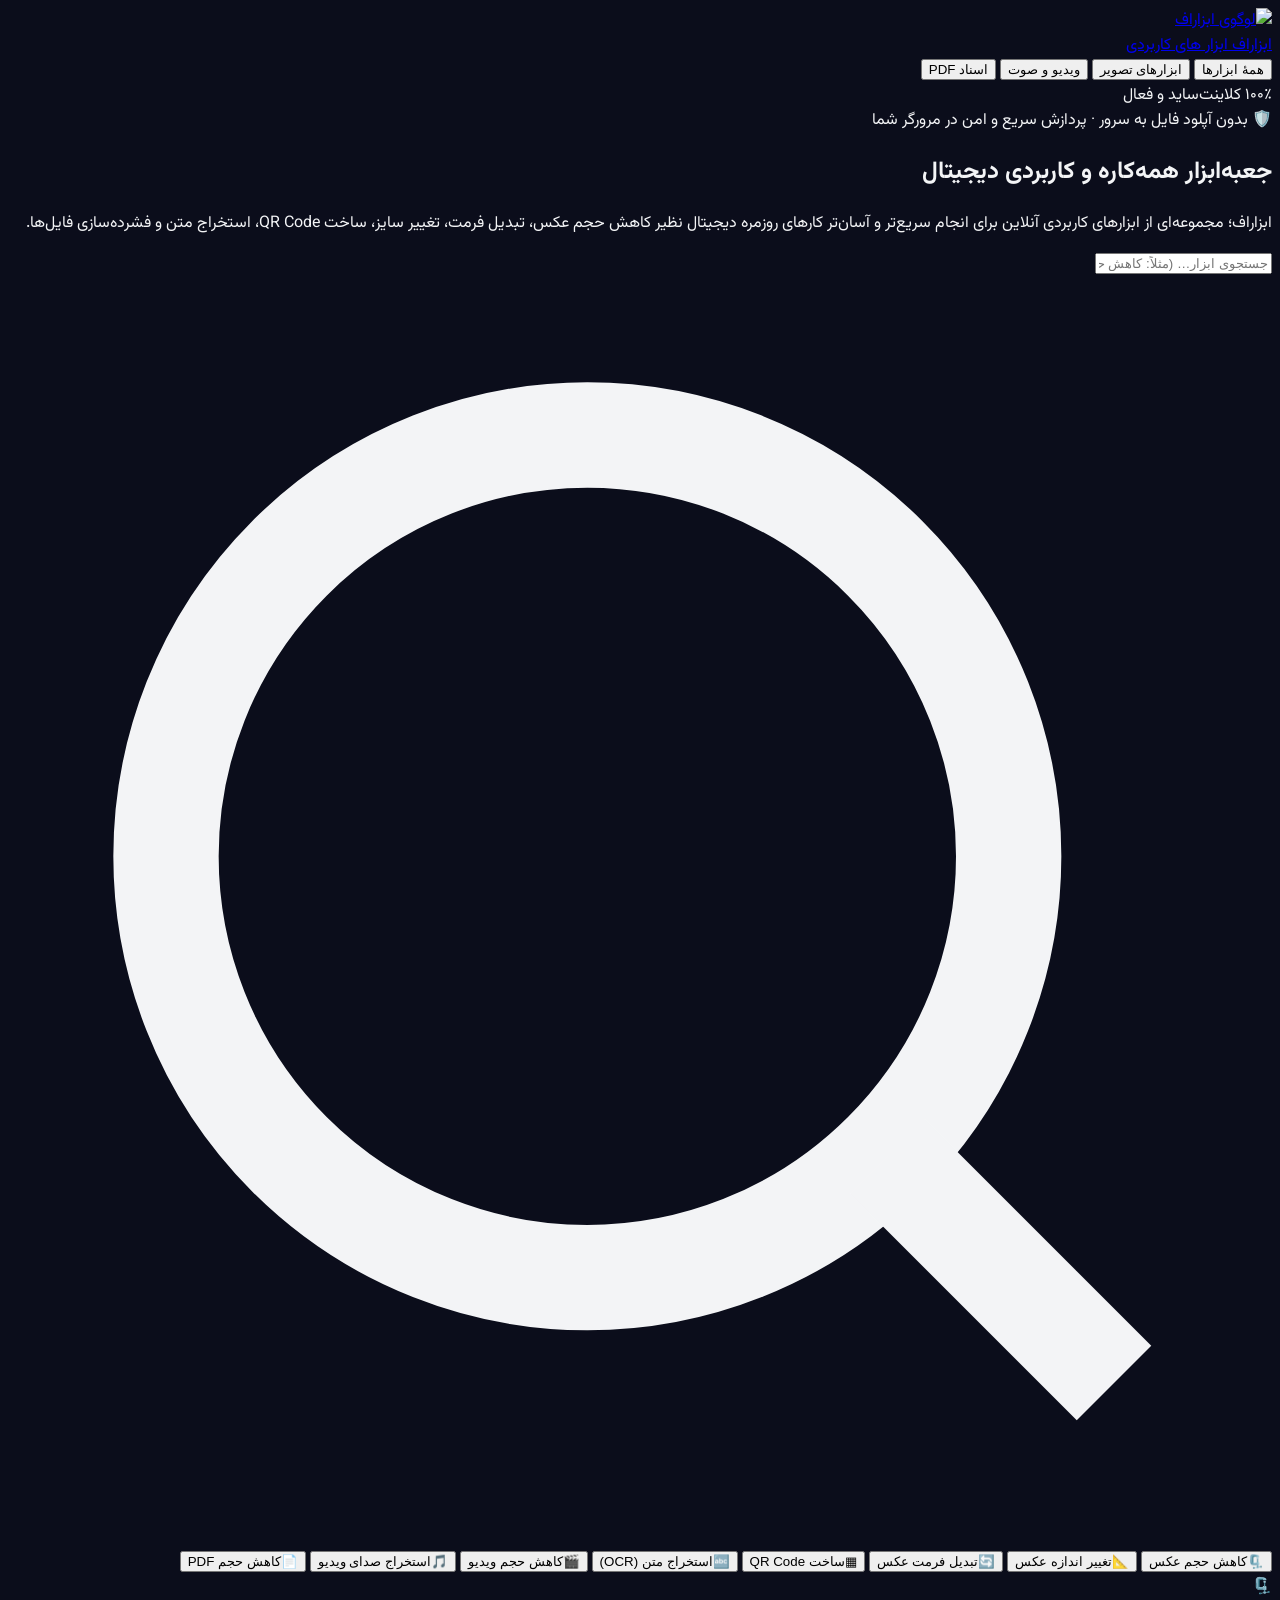
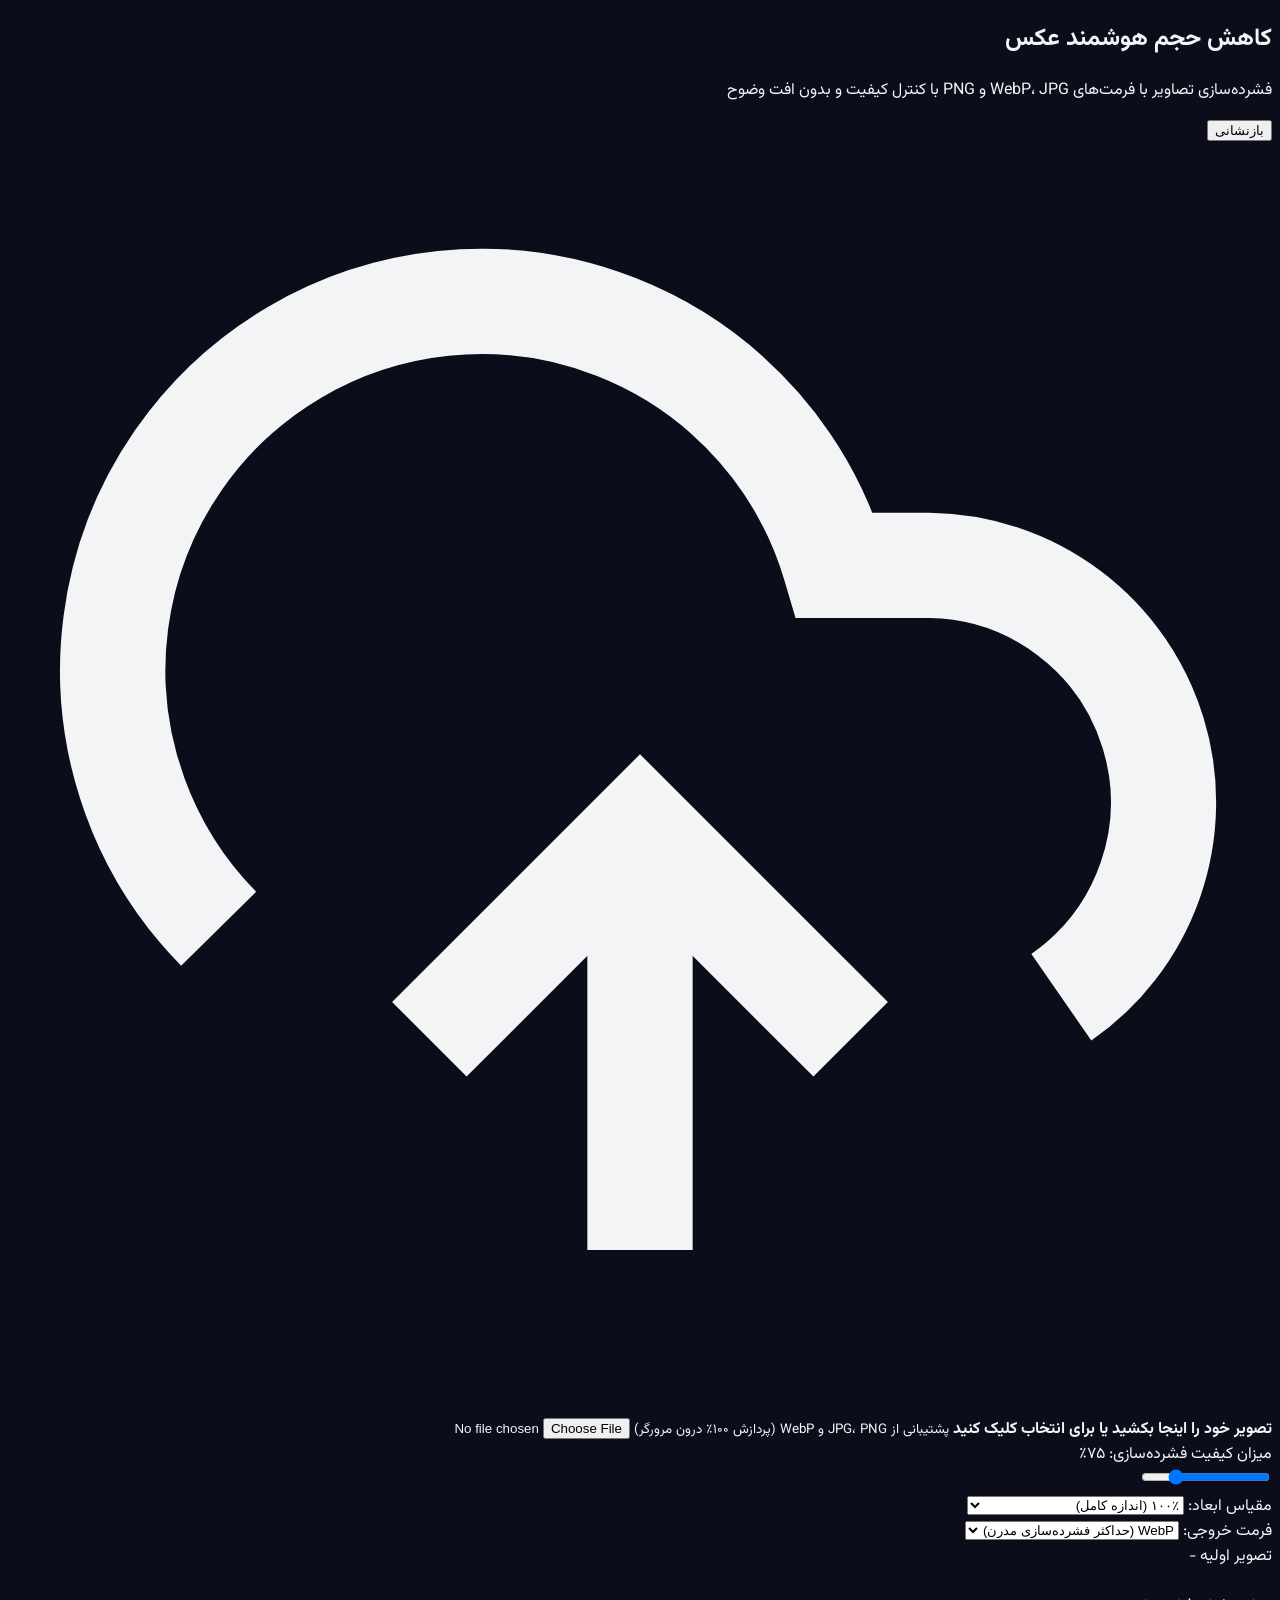
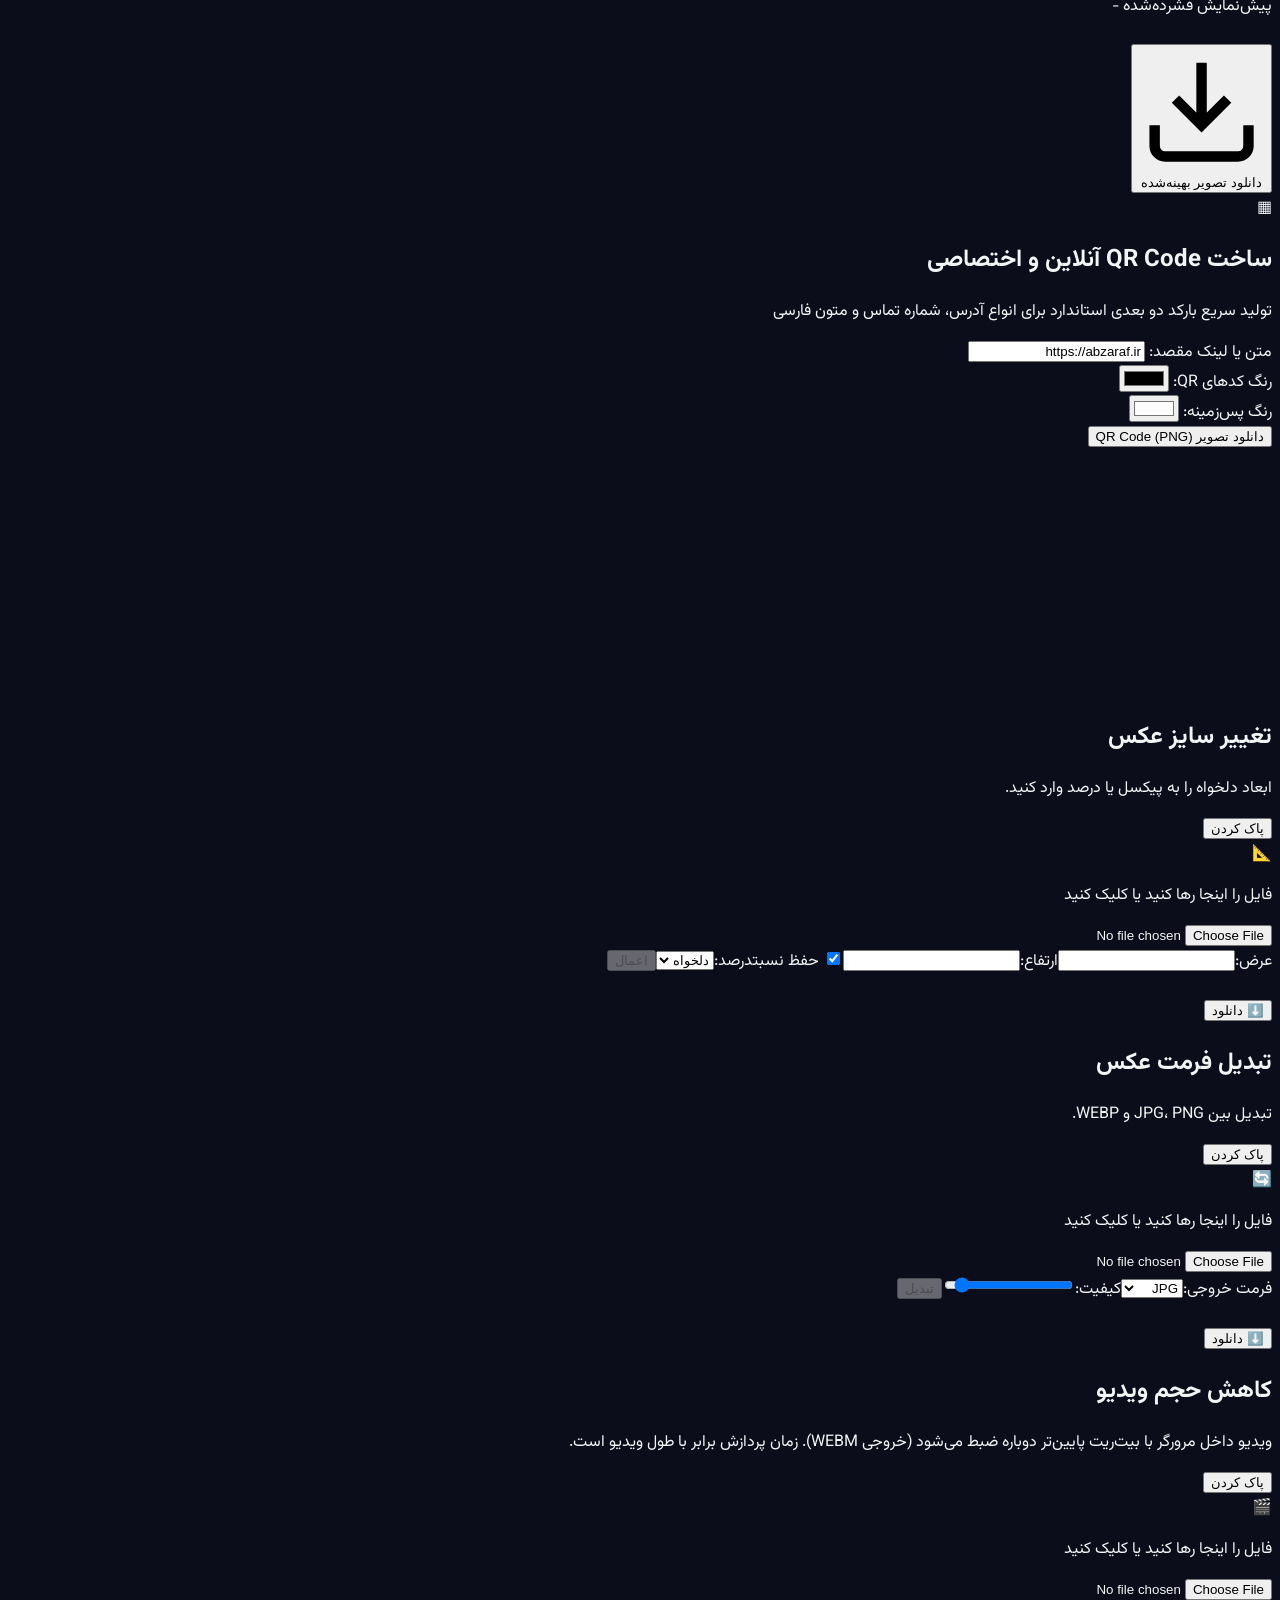
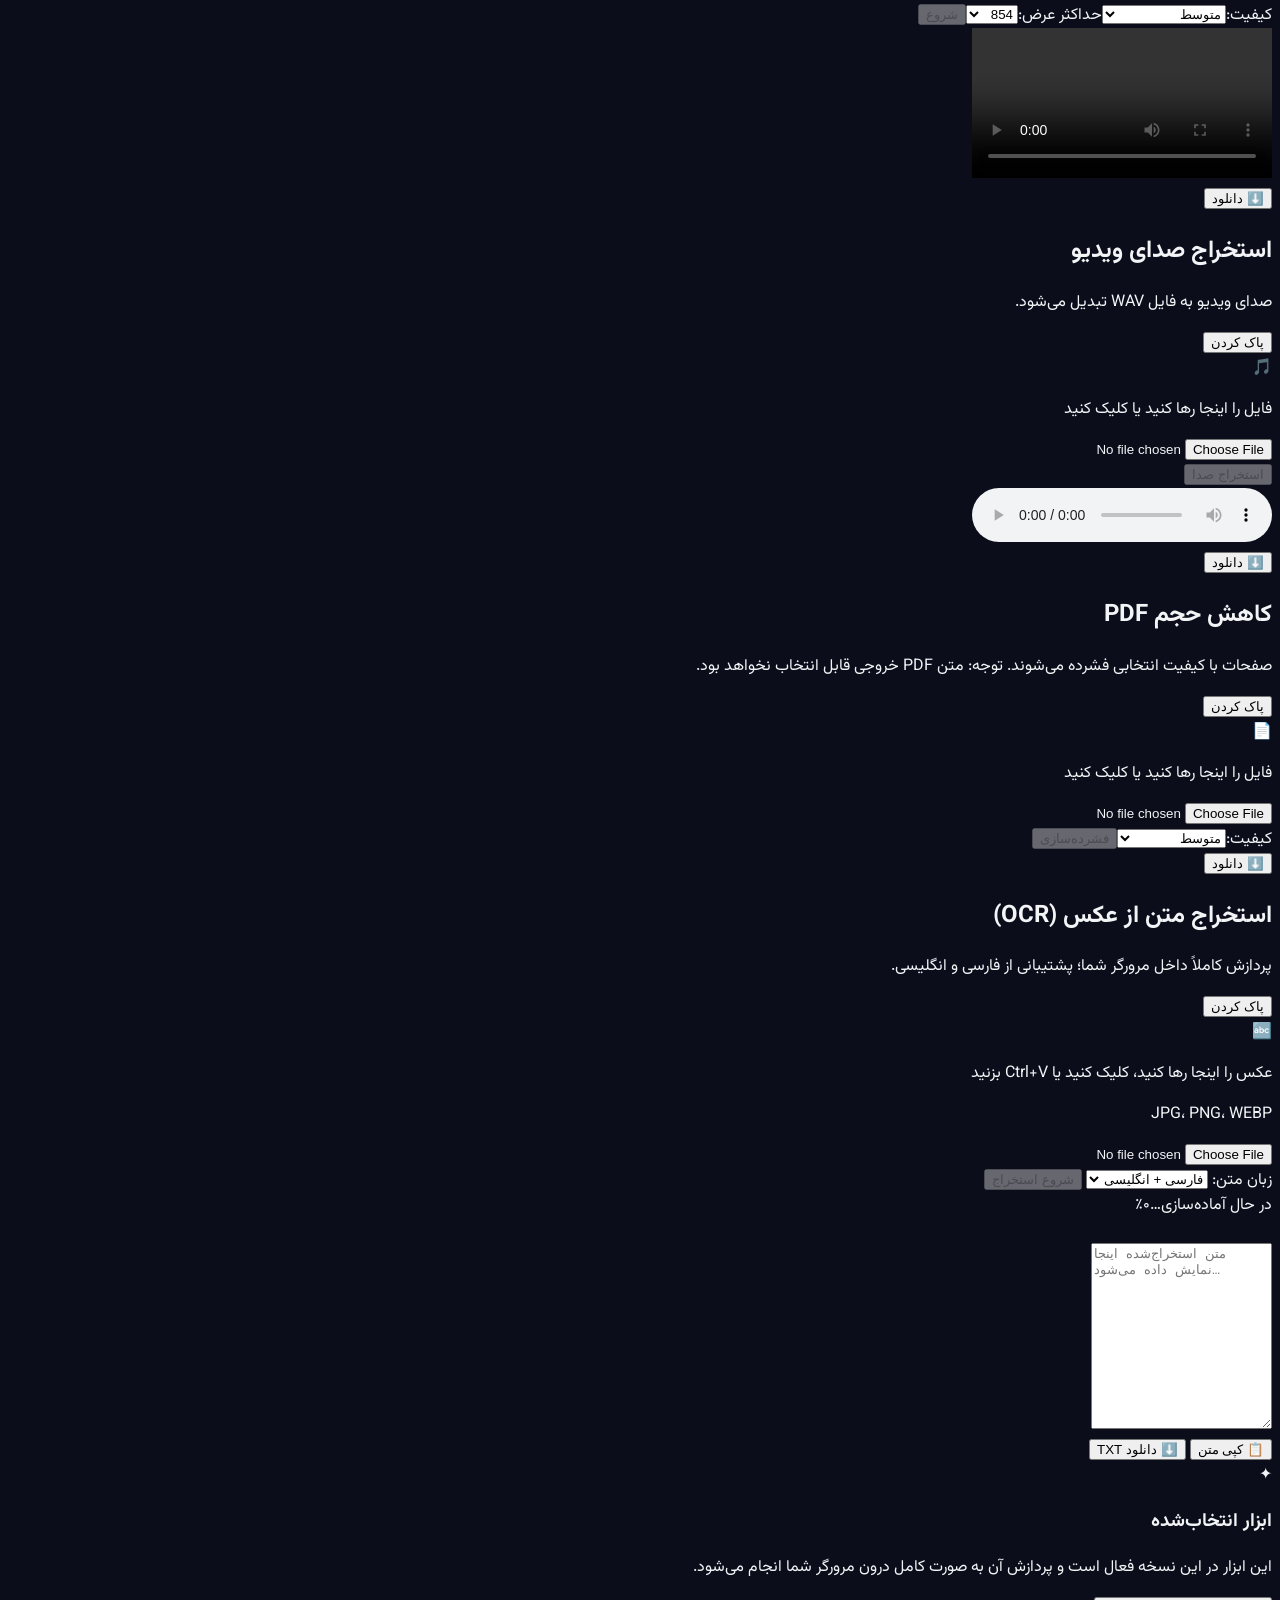
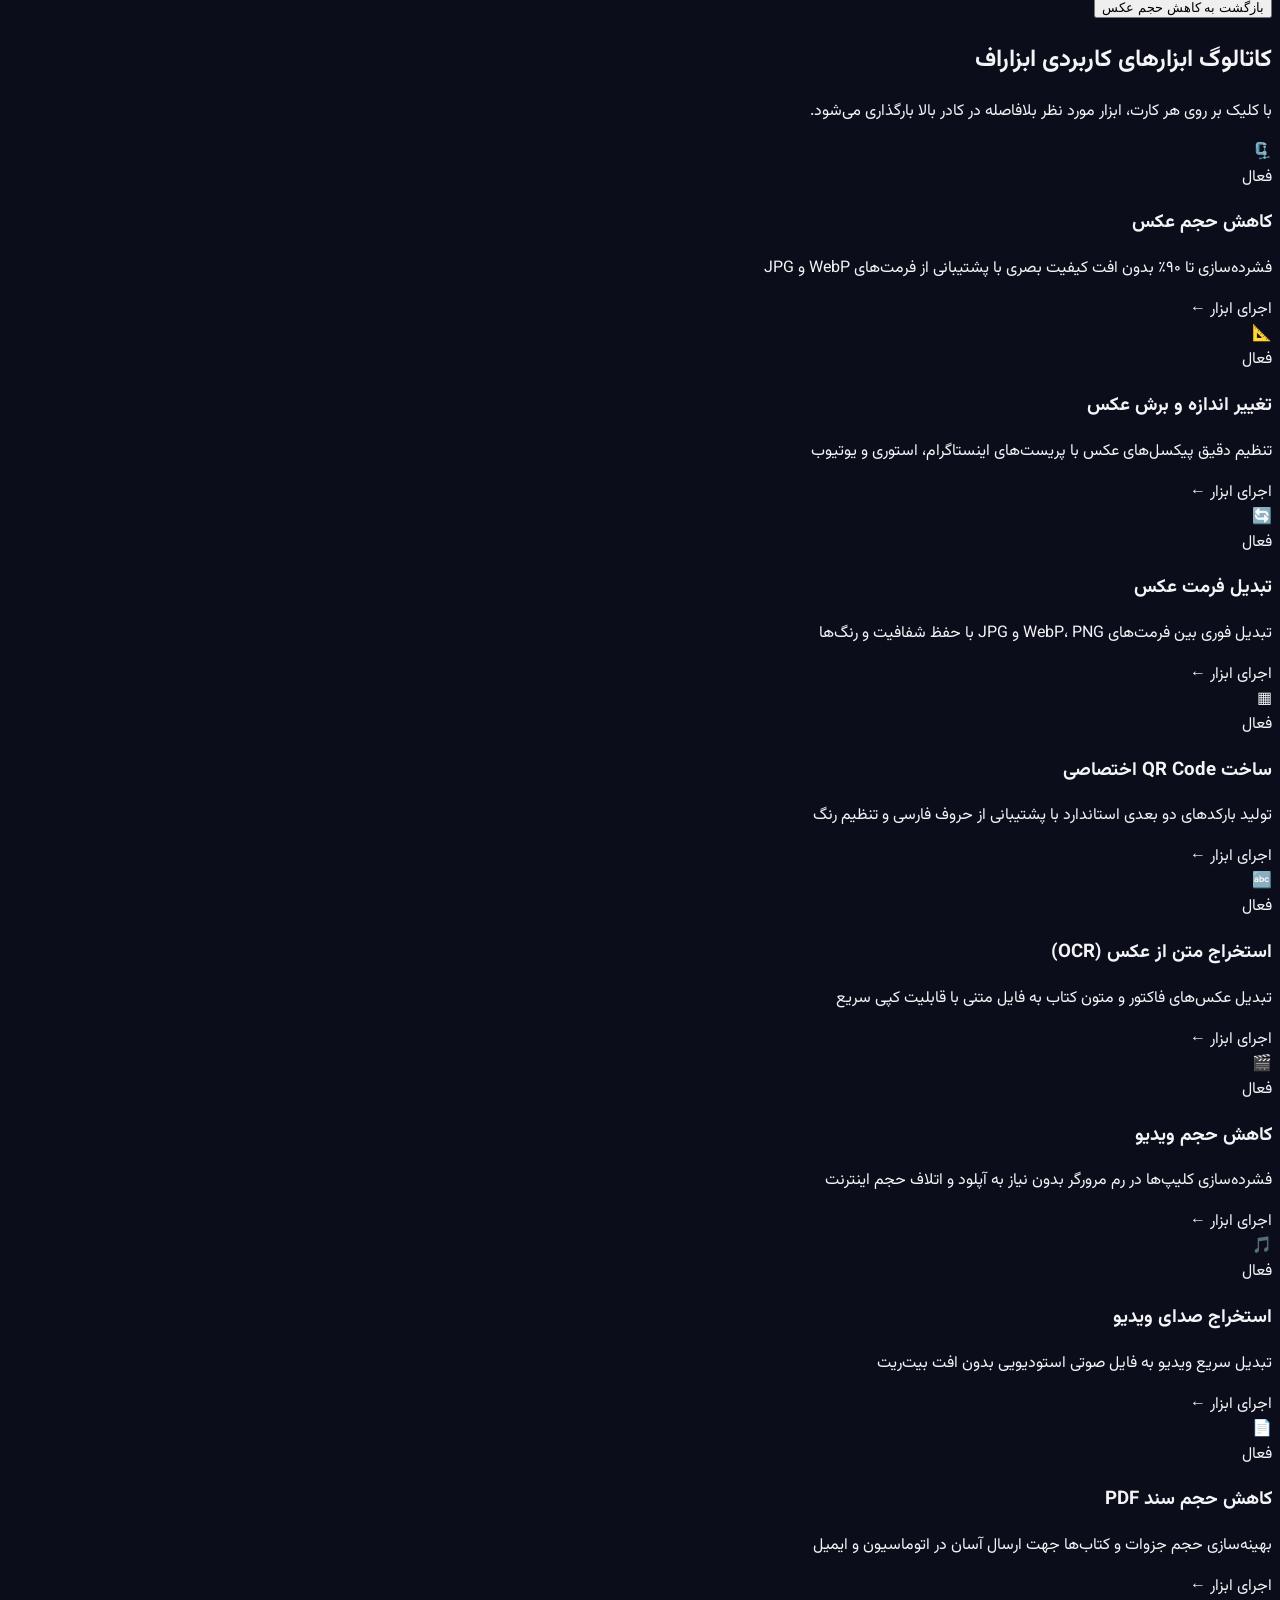
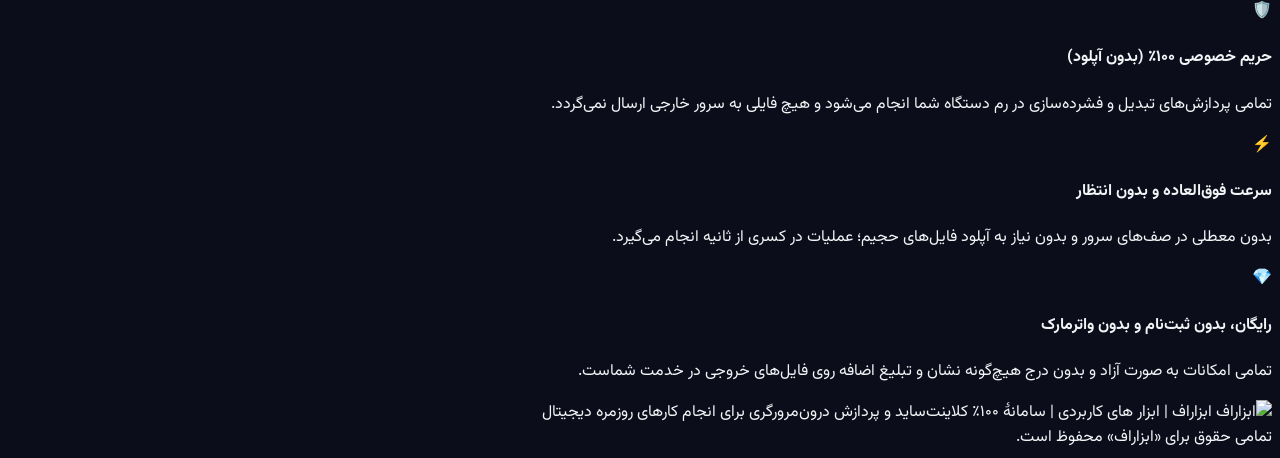
==== commit 7a728ac6: "Add files via upload" ====
--- a/index.html
+++ b/index.html
@@ -1,22 +1,1095 @@
 <!doctype html>
 <html lang="fa" dir="rtl">
-  <head>
-    <meta charset="UTF-8" />
-    <meta name="viewport" content="width=device-width, initial-scale=1.0, viewport-fit=cover" />
-    <title>ابزارخانهٔ محتوا | جعبه‌ابزار آنلاین تولید محتوا</title>
-    <meta name="description" content="جعبه‌ابزار جامع، کلاینت‌ساید و کاملاً فعال تولید محتوا: کاهش حجم عکس، تغییر اندازه، تبدیل فرمت، ساخت QR Code، استخراج متن (OCR)، فشرده‌سازی ویدیو، استخراج صوت و PDF بدون آپلود به سرور." />
-    <meta property="og:title" content="ابزارخانهٔ محتوا | جعبه‌ابزار آنلاین تولید محتوا" />
-    <meta property="og:description" content="جعبه‌ابزار جامع، کلاینت‌ساید و کاملاً فعال تولید محتوا: کاهش حجم عکس، تغییر اندازه، تبدیل فرمت، ساخت QR Code، استخراج متن (OCR)، فشرده‌سازی ویدیو، استخراج صوت و PDF بدون آپلود به سرور." />
-    <meta property="og:type" content="website" />
-    <meta name="twitter:card" content="summary_large_image" />
-    <link rel="preconnect" href="https://fonts.googleapis.com" />
-    <link rel="preconnect" href="https://fonts.gstatic.com" crossorigin />
-    <link href="https://fonts.googleapis.com/css2?family=JetBrains+Mono:wght@400;600&family=Vazirmatn:wght@300;400;500;600;700;800;900&display=swap" rel="stylesheet" />
-    <script type="module" crossorigin src="/assets/index-Dye6Kyxz.js"></script>
-    <link rel="stylesheet" crossorigin href="/assets/index-Da6lGZE8.css">
-  </head>
-  <body class="bg-[#0b0d1b] text-[#f3f4f6] min-h-screen selection:bg-indigo-500/30 selection:text-indigo-200">
-    <div id="root"></div>
-  </body>
+<head>
+  <meta charset="UTF-8" />
+  <meta name="viewport" content="width=device-width, initial-scale=1.0, viewport-fit=cover" />
+  <title>ابزاراف | ابزار های کاربردی</title>
+  <meta name="description" content="ابزاراف؛ مجموعه‌ای از ابزارهای کاربردی آنلاین برای انجام سریع‌تر و آسان‌تر کارهای روزمره دیجیتال." />
+  <meta property="og:title" content="ابزاراف | ابزار های کاربردی" />
+  <meta property="og:description" content="ابزاراف؛ مجموعه‌ای از ابزارهای کاربردی آنلاین برای انجام سریع‌تر و آسان‌تر کارهای روزمره دیجیتال." />
+  <meta property="og:type" content="website" />
+  <meta name="twitter:card" content="summary_large_image" />
+  <meta name="twitter:title" content="ابزاراف | ابزار های کاربردی" />
+  <meta name="twitter:description" content="ابزاراف؛ مجموعه‌ای از ابزارهای کاربردی آنلاین برای انجام سریع‌تر و آسان‌تر کارهای روزمره دیجیتال." />
+  <link rel="icon" type="image/png" href="https://lh3.googleusercontent.com/aida-public/[base64]" />
+  <link rel="preconnect" href="https://fonts.googleapis.com" />
+  <link rel="preconnect" href="https://fonts.gstatic.com" crossorigin />
+  <link href="https://fonts.googleapis.com/css2?family=Vazirmatn:wght@300;400;500;600;700;800;900&family=JetBrains+Mono:wght@400;600&display=swap" rel="stylesheet" />
+  <script src="https://cdn.tailwindcss.com"></script>
+  <script src="https://cdn.jsdelivr.net/npm/qrcode-generator@1.4.4/qrcode.min.js"></script>
+  <script>
+    tailwind.config = {
+      theme: {
+        extend: {
+          fontFamily: {
+            sans: ['Vazirmatn', 'sans-serif'],
+            mono: ['JetBrains Mono', 'monospace'],
+          },
+          colors: {
+            brand: {
+              dark: '#0b0d1b',
+              surface: '#101222',
+              card: '#181a2b',
+              border: '#262943',
+              accent: '#6366f1'
+            }
+          }
+        }
+      }
+    }
+  </script>
+  <style>
+    body {
+      font-family: 'Vazirmatn', sans-serif;
+      background-color: #0b0d1b;
+      color: #f3f4f6;
+    }
+    .custom-scroll::-webkit-scrollbar {
+      height: 6px;
+      width: 6px;
+    }
+    .custom-scroll::-webkit-scrollbar-track {
+      background: #101222;
+    }
+    .custom-scroll::-webkit-scrollbar-thumb {
+      background: #262943;
+      border-radius: 9999px;
+    }
+  </style>
+</head>
+<body class="min-h-screen flex flex-col selection:bg-indigo-500/30 selection:text-indigo-200">
+
+  <!-- Header -->
+  <header class="sticky top-0 z-40 bg-[#101222]/90 backdrop-blur-md border-b border-[#262943]">
+    <div class="max-w-[1240px] mx-auto px-4 sm:px-6 py-3.5 flex items-center justify-between gap-4">
+      
+      <!-- Logo + Brand Name (Click to Home) -->
+      <a href="#" onclick="window.scrollTo({top:0, behavior:'smooth'}); return false;" class="flex items-center gap-3 group select-none cursor-pointer">
+        <div class="relative w-10 h-10 rounded-xl overflow-hidden border border-indigo-500/40 shadow-lg shadow-indigo-500/20 group-hover:border-indigo-400 group-hover:scale-105 transition-all">
+          <img src="https://lh3.googleusercontent.com/aida-public/[base64]" alt="لوگوی ابزاراف" class="w-full h-full object-cover" />
+        </div>
+        <div class="flex flex-col">
+          <span class="font-black text-lg sm:text-xl text-white tracking-tight group-hover:text-indigo-200 transition-colors">ابزاراف</span>
+          <span class="text-[11px] text-zinc-400 font-medium">ابزار های کاربردی</span>
+        </div>
+      </a>
+
+      <!-- Category Filter Pills -->
+      <nav class="hidden lg:flex items-center gap-1.5 text-xs sm:text-sm font-medium">
+        <button onclick="filterCategory('all', this)" class="cat-btn px-3.5 py-1.5 rounded-xl bg-indigo-500/20 text-indigo-300 font-bold border border-indigo-500/30 transition-all">همهٔ ابزارها</button>
+        <button onclick="filterCategory('image', this)" class="cat-btn px-3.5 py-1.5 rounded-xl text-zinc-400 hover:text-white hover:bg-[#181a2b] transition-all">ابزارهای تصویر</button>
+        <button onclick="filterCategory('video-audio', this)" class="cat-btn px-3.5 py-1.5 rounded-xl text-zinc-400 hover:text-white hover:bg-[#181a2b] transition-all">ویدیو و صوت</button>
+        <button onclick="filterCategory('document', this)" class="cat-btn px-3.5 py-1.5 rounded-xl text-zinc-400 hover:text-white hover:bg-[#181a2b] transition-all">اسناد PDF</button>
+      </nav>
+
+      <!-- Badges and Actions -->
+      <div class="flex items-center gap-3">
+        <div class="flex items-center gap-2 px-3 py-1.5 rounded-full bg-emerald-500/10 border border-emerald-500/25 text-emerald-400 text-xs sm:text-sm font-semibold select-none">
+          <span class="relative flex h-2 w-2">
+            <span class="animate-ping absolute inline-flex h-full w-full rounded-full bg-emerald-400 opacity-75"></span>
+            <span class="relative inline-flex rounded-full h-2 w-2 bg-emerald-500"></span>
+          </span>
+          <span>۱۰۰٪ کلاینت‌ساید و فعال</span>
+        </div>
+      </div>
+
+    </div>
+  </header>
+
+  <!-- Main Container -->
+  <main class="flex-1 max-w-[1240px] w-full mx-auto px-4 sm:px-6 py-6 sm:py-8">
+    
+    <!-- Hero Section -->
+    <section class="text-center pt-6 pb-6 max-w-4xl mx-auto">
+      <div class="inline-flex items-center gap-2 px-4 py-1.5 rounded-full bg-indigo-500/10 border border-indigo-500/25 text-indigo-300 text-xs sm:text-sm font-semibold mb-5 shadow-sm">
+        <span>🛡️</span>
+        <span>بدون آپلود فایل به سرور · پردازش سریع و امن در مرورگر شما</span>
+      </div>
+      <h1 class="text-3xl sm:text-4xl md:text-5xl font-black text-white tracking-tight leading-[1.3] mb-4">
+        جعبه‌ابزار همه‌کاره و کاربردی دیجیتال
+      </h1>
+      <p class="text-zinc-400 text-sm sm:text-base md:text-lg max-w-2xl mx-auto leading-relaxed mb-8">
+        ابزاراف؛ مجموعه‌ای از ابزارهای کاربردی آنلاین برای انجام سریع‌تر و آسان‌تر کارهای روزمره دیجیتال نظیر کاهش حجم عکس، تبدیل فرمت، تغییر سایز، ساخت QR Code، استخراج متن و فشرده‌سازی فایل‌ها.
+      </p>
+
+      <!-- Quick Search Bar -->
+      <div class="max-w-xl mx-auto relative px-2">
+        <div class="relative flex items-center">
+          <input
+            id="searchInput"
+            type="text"
+            oninput="handleSearch(this.value)"
+            placeholder="جستجوی ابزار… (مثلاً: کاهش حجم عکس، استخراج صوت، کیوآرکد)"
+            class="w-full bg-[#101222] border border-[#262943] hover:border-[#3b416e] focus:border-indigo-400 text-zinc-100 placeholder-zinc-500 text-sm sm:text-base rounded-2xl py-3.5 pr-12 pl-4 outline-none transition-all focus:ring-4 focus:ring-indigo-500/20 shadow-inner"
+          />
+          <div class="absolute right-4 text-indigo-400 pointer-events-none">
+            <svg class="w-5 h-5" fill="none" stroke="currentColor" stroke-width="2" viewBox="0 0 24 24"><circle cx="11" cy="11" r="8"/><path d="m21 21-4.3-4.3"/></svg>
+          </div>
+        </div>
+      </div>
+    </section>
+
+    <!-- Tool Tabs Bar -->
+    <div class="w-full overflow-x-auto pb-2 custom-scroll my-6 border-b border-[#262943]">
+      <div class="flex items-center gap-2 min-w-max pb-2" id="toolTabs">
+        <button onclick="switchTool('image-compress')" id="tab-image-compress" class="tool-tab flex items-center gap-2 px-4 py-2.5 rounded-xl text-sm font-bold border bg-indigo-500 text-[#0b0d1b] border-indigo-400 shadow-lg shadow-indigo-500/25">
+          <span>🗜️</span><span>کاهش حجم عکس</span>
+        </button>
+        <button onclick="switchTool('image-resize')" id="tab-image-resize" class="tool-tab flex items-center gap-2 px-4 py-2.5 rounded-xl text-sm font-semibold border border-transparent text-zinc-400 hover:text-white hover:bg-[#181a2b]">
+          <span>📐</span><span>تغییر اندازه عکس</span>
+        </button>
+        <button onclick="switchTool('image-convert')" id="tab-image-convert" class="tool-tab flex items-center gap-2 px-4 py-2.5 rounded-xl text-sm font-semibold border border-transparent text-zinc-400 hover:text-white hover:bg-[#181a2b]">
+          <span>🔄</span><span>تبدیل فرمت عکس</span>
+        </button>
+        <button onclick="switchTool('qr-code')" id="tab-qr-code" class="tool-tab flex items-center gap-2 px-4 py-2.5 rounded-xl text-sm font-semibold border border-transparent text-zinc-400 hover:text-white hover:bg-[#181a2b]">
+          <span>▦</span><span>ساخت QR Code</span>
+        </button>
+        <button onclick="switchTool('image-ocr')" id="tab-image-ocr" class="tool-tab flex items-center gap-2 px-4 py-2.5 rounded-xl text-sm font-semibold border border-transparent text-zinc-400 hover:text-white hover:bg-[#181a2b]">
+          <span>🔤</span><span>استخراج متن (OCR)</span>
+        </button>
+        <button onclick="switchTool('video-compress')" id="tab-video-compress" class="tool-tab flex items-center gap-2 px-4 py-2.5 rounded-xl text-sm font-semibold border border-transparent text-zinc-400 hover:text-white hover:bg-[#181a2b]">
+          <span>🎬</span><span>کاهش حجم ویدیو</span>
+        </button>
+        <button onclick="switchTool('audio-extract')" id="tab-audio-extract" class="tool-tab flex items-center gap-2 px-4 py-2.5 rounded-xl text-sm font-semibold border border-transparent text-zinc-400 hover:text-white hover:bg-[#181a2b]">
+          <span>🎵</span><span>استخراج صدای ویدیو</span>
+        </button>
+        <button onclick="switchTool('pdf-compress')" id="tab-pdf-compress" class="tool-tab flex items-center gap-2 px-4 py-2.5 rounded-xl text-sm font-semibold border border-transparent text-zinc-400 hover:text-white hover:bg-[#181a2b]">
+          <span>📄</span><span>کاهش حجم PDF</span>
+        </button>
+      </div>
+    </div>
+
+    <!-- Active Tool Workspace -->
+    <div id="activeWorkspace" class="bg-[#101222] border border-[#262943] rounded-3xl p-6 sm:p-8 shadow-2xl mb-12">
+      
+      <!-- 1. Image Compressor Panel -->
+      <div id="panel-image-compress" class="tool-panel space-y-6">
+        <div class="flex flex-wrap items-center justify-between gap-4 pb-4 border-b border-white/5">
+          <div class="flex items-center gap-3.5">
+            <div class="w-12 h-12 rounded-xl bg-indigo-500/10 flex items-center justify-center text-indigo-400 text-2xl">🗜️</div>
+            <div>
+              <h2 class="text-xl font-extrabold text-white">کاهش حجم هوشمند عکس</h2>
+              <p class="text-xs sm:text-sm text-zinc-400">فشرده‌سازی تصاویر با فرمت‌های WebP، JPG و PNG با کنترل کیفیت و بدون افت وضوح</p>
+            </div>
+          </div>
+          <button onclick="resetImageCompressor()" class="px-3.5 py-2 rounded-xl bg-[#262943] hover:bg-[#323659] text-xs font-semibold text-zinc-200 transition-all flex items-center gap-2">
+            <span>بازنشانی</span>
+          </button>
+        </div>
+
+        <div id="dropzone-compress" onclick="document.getElementById('file-compress').click()" class="border-2 border-dashed border-indigo-500/30 hover:border-indigo-400/80 bg-[#14162a]/60 hover:bg-[#181a2e] rounded-2xl p-8 sm:p-12 text-center cursor-pointer transition-all flex flex-col items-center justify-center gap-3">
+          <div class="w-16 h-16 rounded-2xl bg-indigo-500/10 border border-indigo-500/20 flex items-center justify-center text-indigo-400 text-3xl mb-1 shadow-inner">
+            <svg class="w-8 h-8" fill="none" stroke="currentColor" stroke-width="2" viewBox="0 0 24 24"><path d="M12 13v8M4 14.9A7 7 0 1 1 15.7 8h1.8a4.5 4.5 0 0 1 2.5 8.2M8 17l4-4 4 4"/></svg>
+          </div>
+          <b class="text-base sm:text-lg text-white font-bold">تصویر خود را اینجا بکشید یا برای انتخاب کلیک کنید</b>
+          <small class="text-xs sm:text-sm text-zinc-400">پشتیبانی از JPG، PNG و WebP (پردازش ۱۰۰٪ درون مرورگر)</small>
+          <input type="file" id="file-compress" accept="image/*" class="hidden" onchange="handleCompressUpload(this.files[0])" />
+        </div>
+
+        <div id="controls-compress" class="hidden space-y-6">
+          <div class="grid grid-cols-1 md:grid-cols-3 gap-4 bg-[#181a2b] p-5 rounded-2xl border border-[#262943]">
+            <div class="flex flex-col gap-2">
+              <div class="flex justify-between text-xs font-semibold">
+                <span class="text-zinc-300">میزان کیفیت فشرده‌سازی:</span>
+                <span id="quality-val" class="text-indigo-400 font-bold">۷۵٪</span>
+              </div>
+              <input type="range" id="quality-slider" min="10" max="95" value="75" oninput="updateQuality(this.value)" class="w-full cursor-pointer h-2 bg-[#262943] rounded-lg accent-indigo-500">
+            </div>
+            <div class="flex flex-col gap-2">
+              <label class="text-xs font-semibold text-zinc-300">مقیاس ابعاد:</label>
+              <select id="scale-select" onchange="runCompression()" class="bg-[#101222] border border-[#262943] text-zinc-200 text-xs sm:text-sm rounded-xl px-3 py-2 outline-none">
+                <option value="1">۱۰۰٪ (اندازه کامل)</option>
+                <option value="0.85">۸۵٪ اندازه اصلی</option>
+                <option value="0.7">۷۰٪ اندازه اصلی (کاهش فوق‌العاده)</option>
+                <option value="0.5">۵۰٪ اندازه اصلی</option>
+              </select>
+            </div>
+            <div class="flex flex-col gap-2">
+              <label class="text-xs font-semibold text-zinc-300">فرمت خروجی:</label>
+              <select id="format-select" onchange="runCompression()" class="bg-[#101222] border border-[#262943] text-zinc-200 text-xs sm:text-sm rounded-xl px-3 py-2 outline-none">
+                <option value="image/webp">WebP (حداکثر فشرده‌سازی مدرن)</option>
+                <option value="image/jpeg">JPEG (سازگاری عمومی)</option>
+                <option value="image/png">PNG (حفظ شفافیت)</option>
+              </select>
+            </div>
+          </div>
+
+          <div class="grid grid-cols-1 md:grid-cols-2 gap-6">
+            <div class="bg-[#181a2b] border border-[#262943] rounded-2xl overflow-hidden flex flex-col">
+              <div class="px-4 py-2.5 bg-black/20 border-b border-[#262943] flex justify-between text-xs font-semibold text-zinc-300">
+                <span>تصویر اولیه</span>
+                <span id="orig-size-label" class="text-zinc-400">-</span>
+              </div>
+              <div class="p-4 bg-[#090a14] min-h-[220px] flex items-center justify-center">
+                <img id="img-orig-preview" class="max-h-[220px] max-w-full object-contain rounded-lg" />
+              </div>
+            </div>
+            <div class="bg-[#181a2b] border border-[#262943] rounded-2xl overflow-hidden flex flex-col">
+              <div class="px-4 py-2.5 bg-black/20 border-b border-[#262943] flex justify-between text-xs font-semibold text-zinc-300">
+                <span>پیش‌نمایش فشرده‌شده</span>
+                <span id="comp-size-label" class="text-emerald-400 font-bold">-</span>
+              </div>
+              <div class="p-4 bg-[#090a14] min-h-[220px] flex items-center justify-center">
+                <img id="img-comp-preview" class="max-h-[220px] max-w-full object-contain rounded-lg" />
+              </div>
+            </div>
+          </div>
+
+          <div>
+            <button onclick="downloadCompressed()" class="flex items-center gap-2 px-6 py-3 rounded-xl bg-gradient-to-r from-indigo-500 to-indigo-600 hover:from-indigo-400 hover:to-indigo-500 text-white font-bold text-sm shadow-lg shadow-indigo-600/30 transition-all">
+              <svg class="w-4 h-4" fill="none" stroke="currentColor" stroke-width="2" viewBox="0 0 24 24"><path d="M12 15V3M21 15v4a2 2 0 0 1-2 2H5a2 2 0 0 1-2-2v-4M7 10l5 5 5-5"/></svg>
+              <span>دانلود تصویر بهینه‌شده</span>
+            </button>
+          </div>
+        </div>
+      </div>
+
+      <!-- 2. QR Code Generator Panel -->
+      <div id="panel-qr-code" class="tool-panel hidden space-y-6">
+        <div class="flex flex-wrap items-center justify-between gap-4 pb-4 border-b border-white/5">
+          <div class="flex items-center gap-3.5">
+            <div class="w-12 h-12 rounded-xl bg-indigo-500/10 flex items-center justify-center text-indigo-400 text-2xl">▦</div>
+            <div>
+              <h2 class="text-xl font-extrabold text-white">ساخت QR Code آنلاین و اختصاصی</h2>
+              <p class="text-xs sm:text-sm text-zinc-400">تولید سریع بارکد دو بعدی استاندارد برای انواع آدرس، شماره تماس و متون فارسی</p>
+            </div>
+          </div>
+        </div>
+
+        <div class="grid grid-cols-1 md:grid-cols-3 gap-4 bg-[#181a2b] p-5 rounded-2xl border border-[#262943]">
+          <div class="col-span-1 md:col-span-3">
+            <label class="block text-xs font-semibold text-zinc-300 mb-1.5">متن یا لینک مقصد:</label>
+            <input type="text" id="qr-text" value="https://abzaraf.ir" oninput="generateQR()" class="w-full bg-[#101222] border border-[#262943] text-zinc-200 text-sm rounded-xl px-4 py-2.5 outline-none focus:border-indigo-400" />
+          </div>
+          <div>
+            <label class="block text-xs font-semibold text-zinc-300 mb-1.5">رنگ کدهای QR:</label>
+            <input type="color" id="qr-color-dark" value="#000000" onchange="generateQR()" class="w-12 h-10 rounded-xl cursor-pointer bg-transparent border-0" />
+          </div>
+          <div>
+            <label class="block text-xs font-semibold text-zinc-300 mb-1.5">رنگ پس‌زمینه:</label>
+            <input type="color" id="qr-color-light" value="#ffffff" onchange="generateQR()" class="w-12 h-10 rounded-xl cursor-pointer bg-transparent border-0" />
+          </div>
+          <div class="flex items-end">
+            <button onclick="downloadQR()" class="w-full py-2.5 px-4 rounded-xl bg-indigo-500 hover:bg-indigo-400 text-white font-bold text-xs sm:text-sm transition-all shadow-md">
+              دانلود تصویر QR Code (PNG)
+            </button>
+          </div>
+        </div>
+
+        <div class="flex justify-center p-6 bg-[#181a2b] border border-[#262943] rounded-2xl">
+          <div class="p-4 bg-white rounded-2xl shadow-xl flex items-center justify-center">
+            <canvas id="qr-canvas" width="240" height="240"></canvas>
+          </div>
+        </div>
+      </div>
+
+      <div id="panel-image-resize" class="tool-panel hidden space-y-6">
+        <div class="flex items-center justify-between gap-3 flex-wrap">
+          <div><h2 class="text-xl font-bold text-white">تغییر سایز عکس</h2><p class="text-xs sm:text-sm text-zinc-400 mt-1">ابعاد دلخواه را به پیکسل یا درصد وارد کنید.</p></div>
+          <button onclick="resetTool('image-resize')" class="px-3.5 py-2 rounded-xl bg-[#262943] hover:bg-[#323659] text-xs font-semibold text-zinc-200 transition-all">پاک کردن</button>
+        </div>
+        <div id="dz-image-resize" data-input="in-image-resize" class="dz border-2 border-dashed border-indigo-500/30 hover:border-indigo-400/80 bg-[#14162a]/60 hover:bg-[#181a2e] rounded-2xl p-8 sm:p-12 text-center cursor-pointer transition-all flex flex-col items-center justify-center gap-3">
+          <div class="text-4xl">📐</div>
+          <p class="text-sm font-bold text-zinc-200">فایل را اینجا رها کنید یا کلیک کنید</p>
+          <p id="name-image-resize" class="text-xs text-zinc-500"></p>
+          <input type="file" id="in-image-resize" accept="image/*" class="hidden" />
+        </div>
+        <div class="flex items-center gap-3 flex-wrap"><label class="text-xs sm:text-sm text-zinc-300 font-semibold">عرض:</label><input type="number" id="rs-w" min="1" class="bg-[#101222] border border-[#262943] text-zinc-200 text-xs sm:text-sm rounded-xl px-3 py-2 outline-none w-24" /><label class="text-xs sm:text-sm text-zinc-300 font-semibold">ارتفاع:</label><input type="number" id="rs-h" min="1" class="bg-[#101222] border border-[#262943] text-zinc-200 text-xs sm:text-sm rounded-xl px-3 py-2 outline-none w-24" /><label class="flex items-center gap-1 text-xs text-zinc-300"><input type="checkbox" id="rs-lock" checked class="accent-indigo-500" /> حفظ نسبت</label><label class="text-xs sm:text-sm text-zinc-300 font-semibold">درصد:</label><select id="rs-pct" class="bg-[#101222] border border-[#262943] text-zinc-200 text-xs sm:text-sm rounded-xl px-3 py-2 outline-none"><option value="">دلخواه</option><option>25</option><option>50</option><option>75</option><option>150</option><option>200</option></select><button id="go-image-resize" disabled class="px-5 py-2.5 rounded-xl bg-indigo-500 hover:bg-indigo-400 disabled:opacity-40 disabled:cursor-not-allowed text-white font-bold text-xs sm:text-sm transition-all">اعمال</button></div>
+        <div id="prog-image-resize" class="hidden space-y-2">
+          <div class="flex justify-between text-xs text-zinc-400"><span id="st-image-resize"></span><span id="pc-image-resize"></span></div>
+          <div class="w-full h-2 bg-[#262943] rounded-full overflow-hidden"><div id="bar-image-resize" class="h-full bg-indigo-500 transition-all" style="width:0%"></div></div>
+        </div>
+        <div id="res-image-resize" class="hidden space-y-4"><div class="bg-[#14162a] border border-[#262943] rounded-2xl p-4 flex items-center justify-center min-h-[200px]"><img id="out-image-resize" class="max-h-[320px] max-w-full object-contain rounded-lg" /></div>
+          <div class="flex items-center gap-3 flex-wrap"><span id="info-image-resize" class="text-sm text-emerald-400 font-bold"></span>
+          <button id="dl-image-resize" class="px-5 py-2.5 rounded-xl bg-indigo-500 hover:bg-indigo-400 disabled:opacity-40 disabled:cursor-not-allowed text-white font-bold text-xs sm:text-sm transition-all">⬇️ دانلود</button></div>
+        </div>
+      </div>
+      <div id="panel-image-convert" class="tool-panel hidden space-y-6">
+        <div class="flex items-center justify-between gap-3 flex-wrap">
+          <div><h2 class="text-xl font-bold text-white">تبدیل فرمت عکس</h2><p class="text-xs sm:text-sm text-zinc-400 mt-1">تبدیل بین JPG، PNG و WEBP.</p></div>
+          <button onclick="resetTool('image-convert')" class="px-3.5 py-2 rounded-xl bg-[#262943] hover:bg-[#323659] text-xs font-semibold text-zinc-200 transition-all">پاک کردن</button>
+        </div>
+        <div id="dz-image-convert" data-input="in-image-convert" class="dz border-2 border-dashed border-indigo-500/30 hover:border-indigo-400/80 bg-[#14162a]/60 hover:bg-[#181a2e] rounded-2xl p-8 sm:p-12 text-center cursor-pointer transition-all flex flex-col items-center justify-center gap-3">
+          <div class="text-4xl">🔄</div>
+          <p class="text-sm font-bold text-zinc-200">فایل را اینجا رها کنید یا کلیک کنید</p>
+          <p id="name-image-convert" class="text-xs text-zinc-500"></p>
+          <input type="file" id="in-image-convert" accept="image/*" class="hidden" />
+        </div>
+        <div class="flex items-center gap-3 flex-wrap"><label class="text-xs sm:text-sm text-zinc-300 font-semibold">فرمت خروجی:</label><select id="cv-fmt" class="bg-[#101222] border border-[#262943] text-zinc-200 text-xs sm:text-sm rounded-xl px-3 py-2 outline-none"><option value="image/jpeg">JPG</option><option value="image/png">PNG</option><option value="image/webp">WEBP</option></select><label class="text-xs sm:text-sm text-zinc-300 font-semibold">کیفیت:</label><input type="range" id="cv-q" min="10" max="100" value="92" class="accent-indigo-500" /><button id="go-image-convert" disabled class="px-5 py-2.5 rounded-xl bg-indigo-500 hover:bg-indigo-400 disabled:opacity-40 disabled:cursor-not-allowed text-white font-bold text-xs sm:text-sm transition-all">تبدیل</button></div>
+        <div id="prog-image-convert" class="hidden space-y-2">
+          <div class="flex justify-between text-xs text-zinc-400"><span id="st-image-convert"></span><span id="pc-image-convert"></span></div>
+          <div class="w-full h-2 bg-[#262943] rounded-full overflow-hidden"><div id="bar-image-convert" class="h-full bg-indigo-500 transition-all" style="width:0%"></div></div>
+        </div>
+        <div id="res-image-convert" class="hidden space-y-4"><div class="bg-[#14162a] border border-[#262943] rounded-2xl p-4 flex items-center justify-center min-h-[200px]"><img id="out-image-convert" class="max-h-[320px] max-w-full object-contain rounded-lg" /></div>
+          <div class="flex items-center gap-3 flex-wrap"><span id="info-image-convert" class="text-sm text-emerald-400 font-bold"></span>
+          <button id="dl-image-convert" class="px-5 py-2.5 rounded-xl bg-indigo-500 hover:bg-indigo-400 disabled:opacity-40 disabled:cursor-not-allowed text-white font-bold text-xs sm:text-sm transition-all">⬇️ دانلود</button></div>
+        </div>
+      </div>
+      <div id="panel-video-compress" class="tool-panel hidden space-y-6">
+        <div class="flex items-center justify-between gap-3 flex-wrap">
+          <div><h2 class="text-xl font-bold text-white">کاهش حجم ویدیو</h2><p class="text-xs sm:text-sm text-zinc-400 mt-1">ویدیو داخل مرورگر با بیت‌ریت پایین‌تر دوباره ضبط می‌شود (خروجی WEBM). زمان پردازش برابر با طول ویدیو است.</p></div>
+          <button onclick="resetTool('video-compress')" class="px-3.5 py-2 rounded-xl bg-[#262943] hover:bg-[#323659] text-xs font-semibold text-zinc-200 transition-all">پاک کردن</button>
+        </div>
+        <div id="dz-video-compress" data-input="in-video-compress" class="dz border-2 border-dashed border-indigo-500/30 hover:border-indigo-400/80 bg-[#14162a]/60 hover:bg-[#181a2e] rounded-2xl p-8 sm:p-12 text-center cursor-pointer transition-all flex flex-col items-center justify-center gap-3">
+          <div class="text-4xl">🎬</div>
+          <p class="text-sm font-bold text-zinc-200">فایل را اینجا رها کنید یا کلیک کنید</p>
+          <p id="name-video-compress" class="text-xs text-zinc-500"></p>
+          <input type="file" id="in-video-compress" accept="video/*" class="hidden" />
+        </div>
+        <div class="flex items-center gap-3 flex-wrap"><label class="text-xs sm:text-sm text-zinc-300 font-semibold">کیفیت:</label><select id="vc-br" class="bg-[#101222] border border-[#262943] text-zinc-200 text-xs sm:text-sm rounded-xl px-3 py-2 outline-none"><option value="400000">کم (حجم خیلی کم)</option><option value="1000000" selected>متوسط</option><option value="2500000">خوب</option></select><label class="text-xs sm:text-sm text-zinc-300 font-semibold">حداکثر عرض:</label><select id="vc-w" class="bg-[#101222] border border-[#262943] text-zinc-200 text-xs sm:text-sm rounded-xl px-3 py-2 outline-none"><option value="0">اصلی</option><option value="1280">1280</option><option value="854" selected>854</option><option value="640">640</option></select><button id="go-video-compress" disabled class="px-5 py-2.5 rounded-xl bg-indigo-500 hover:bg-indigo-400 disabled:opacity-40 disabled:cursor-not-allowed text-white font-bold text-xs sm:text-sm transition-all">شروع</button></div>
+        <div id="prog-video-compress" class="hidden space-y-2">
+          <div class="flex justify-between text-xs text-zinc-400"><span id="st-video-compress"></span><span id="pc-video-compress"></span></div>
+          <div class="w-full h-2 bg-[#262943] rounded-full overflow-hidden"><div id="bar-video-compress" class="h-full bg-indigo-500 transition-all" style="width:0%"></div></div>
+        </div>
+        <div id="res-video-compress" class="hidden space-y-4"><video id="out-video-compress" controls class="max-h-[320px] max-w-full rounded-lg bg-black"></video>
+          <div class="flex items-center gap-3 flex-wrap"><span id="info-video-compress" class="text-sm text-emerald-400 font-bold"></span>
+          <button id="dl-video-compress" class="px-5 py-2.5 rounded-xl bg-indigo-500 hover:bg-indigo-400 disabled:opacity-40 disabled:cursor-not-allowed text-white font-bold text-xs sm:text-sm transition-all">⬇️ دانلود</button></div>
+        </div>
+      </div>
+      <div id="panel-audio-extract" class="tool-panel hidden space-y-6">
+        <div class="flex items-center justify-between gap-3 flex-wrap">
+          <div><h2 class="text-xl font-bold text-white">استخراج صدای ویدیو</h2><p class="text-xs sm:text-sm text-zinc-400 mt-1">صدای ویدیو به فایل WAV تبدیل می‌شود.</p></div>
+          <button onclick="resetTool('audio-extract')" class="px-3.5 py-2 rounded-xl bg-[#262943] hover:bg-[#323659] text-xs font-semibold text-zinc-200 transition-all">پاک کردن</button>
+        </div>
+        <div id="dz-audio-extract" data-input="in-audio-extract" class="dz border-2 border-dashed border-indigo-500/30 hover:border-indigo-400/80 bg-[#14162a]/60 hover:bg-[#181a2e] rounded-2xl p-8 sm:p-12 text-center cursor-pointer transition-all flex flex-col items-center justify-center gap-3">
+          <div class="text-4xl">🎵</div>
+          <p class="text-sm font-bold text-zinc-200">فایل را اینجا رها کنید یا کلیک کنید</p>
+          <p id="name-audio-extract" class="text-xs text-zinc-500"></p>
+          <input type="file" id="in-audio-extract" accept="video/*,audio/*" class="hidden" />
+        </div>
+        <div class="flex items-center gap-3 flex-wrap"><button id="go-audio-extract" disabled class="px-5 py-2.5 rounded-xl bg-indigo-500 hover:bg-indigo-400 disabled:opacity-40 disabled:cursor-not-allowed text-white font-bold text-xs sm:text-sm transition-all">استخراج صدا</button></div>
+        <div id="prog-audio-extract" class="hidden space-y-2">
+          <div class="flex justify-between text-xs text-zinc-400"><span id="st-audio-extract"></span><span id="pc-audio-extract"></span></div>
+          <div class="w-full h-2 bg-[#262943] rounded-full overflow-hidden"><div id="bar-audio-extract" class="h-full bg-indigo-500 transition-all" style="width:0%"></div></div>
+        </div>
+        <div id="res-audio-extract" class="hidden space-y-4"><audio id="out-audio-extract" controls class="w-full"></audio>
+          <div class="flex items-center gap-3 flex-wrap"><span id="info-audio-extract" class="text-sm text-emerald-400 font-bold"></span>
+          <button id="dl-audio-extract" class="px-5 py-2.5 rounded-xl bg-indigo-500 hover:bg-indigo-400 disabled:opacity-40 disabled:cursor-not-allowed text-white font-bold text-xs sm:text-sm transition-all">⬇️ دانلود</button></div>
+        </div>
+      </div>
+      <div id="panel-pdf-compress" class="tool-panel hidden space-y-6">
+        <div class="flex items-center justify-between gap-3 flex-wrap">
+          <div><h2 class="text-xl font-bold text-white">کاهش حجم PDF</h2><p class="text-xs sm:text-sm text-zinc-400 mt-1">صفحات با کیفیت انتخابی فشرده می‌شوند. توجه: متن PDF خروجی قابل انتخاب نخواهد بود.</p></div>
+          <button onclick="resetTool('pdf-compress')" class="px-3.5 py-2 rounded-xl bg-[#262943] hover:bg-[#323659] text-xs font-semibold text-zinc-200 transition-all">پاک کردن</button>
+        </div>
+        <div id="dz-pdf-compress" data-input="in-pdf-compress" class="dz border-2 border-dashed border-indigo-500/30 hover:border-indigo-400/80 bg-[#14162a]/60 hover:bg-[#181a2e] rounded-2xl p-8 sm:p-12 text-center cursor-pointer transition-all flex flex-col items-center justify-center gap-3">
+          <div class="text-4xl">📄</div>
+          <p class="text-sm font-bold text-zinc-200">فایل را اینجا رها کنید یا کلیک کنید</p>
+          <p id="name-pdf-compress" class="text-xs text-zinc-500"></p>
+          <input type="file" id="in-pdf-compress" accept="application/pdf" class="hidden" />
+        </div>
+        <div class="flex items-center gap-3 flex-wrap"><label class="text-xs sm:text-sm text-zinc-300 font-semibold">کیفیت:</label><select id="pc-q" class="bg-[#101222] border border-[#262943] text-zinc-200 text-xs sm:text-sm rounded-xl px-3 py-2 outline-none"><option value="0.4|1">زیاد (حجم کمتر)</option><option value="0.6|1.5" selected>متوسط</option><option value="0.8|2">کم (کیفیت بهتر)</option></select><button id="go-pdf-compress" disabled class="px-5 py-2.5 rounded-xl bg-indigo-500 hover:bg-indigo-400 disabled:opacity-40 disabled:cursor-not-allowed text-white font-bold text-xs sm:text-sm transition-all">فشرده‌سازی</button></div>
+        <div id="prog-pdf-compress" class="hidden space-y-2">
+          <div class="flex justify-between text-xs text-zinc-400"><span id="st-pdf-compress"></span><span id="pc-pdf-compress"></span></div>
+          <div class="w-full h-2 bg-[#262943] rounded-full overflow-hidden"><div id="bar-pdf-compress" class="h-full bg-indigo-500 transition-all" style="width:0%"></div></div>
+        </div>
+        <div id="res-pdf-compress" class="hidden space-y-4">
+          <div class="flex items-center gap-3 flex-wrap"><span id="info-pdf-compress" class="text-sm text-emerald-400 font-bold"></span>
+          <button id="dl-pdf-compress" class="px-5 py-2.5 rounded-xl bg-indigo-500 hover:bg-indigo-400 disabled:opacity-40 disabled:cursor-not-allowed text-white font-bold text-xs sm:text-sm transition-all">⬇️ دانلود</button></div>
+        </div>
+      </div>
+      <!-- OCR Panel -->
+      <div id="panel-image-ocr" class="tool-panel hidden space-y-6">
+        <div class="flex items-center justify-between gap-3 flex-wrap">
+          <div>
+            <h2 class="text-xl font-bold text-white">استخراج متن از عکس (OCR)</h2>
+            <p class="text-xs sm:text-sm text-zinc-400 mt-1">پردازش کاملاً داخل مرورگر شما؛ پشتیبانی از فارسی و انگلیسی.</p>
+          </div>
+          <button onclick="resetOCR()" class="px-3.5 py-2 rounded-xl bg-[#262943] hover:bg-[#323659] text-xs font-semibold text-zinc-200 transition-all">پاک کردن</button>
+        </div>
+        <div id="dropzone-ocr" onclick="document.getElementById('file-ocr').click()" class="border-2 border-dashed border-indigo-500/30 hover:border-indigo-400/80 bg-[#14162a]/60 hover:bg-[#181a2e] rounded-2xl p-8 sm:p-12 text-center cursor-pointer transition-all flex flex-col items-center justify-center gap-3">
+          <div class="text-4xl">🔤</div>
+          <p class="text-sm font-bold text-zinc-200">عکس را اینجا رها کنید، کلیک کنید یا Ctrl+V بزنید</p>
+          <p class="text-xs text-zinc-500">JPG، PNG، WEBP</p>
+          <input type="file" id="file-ocr" accept="image/*" class="hidden" onchange="handleOCRUpload(this.files[0])" />
+        </div>
+        <div class="flex items-center gap-3 flex-wrap">
+          <label class="text-xs sm:text-sm text-zinc-300 font-semibold">زبان متن:</label>
+          <select id="ocr-lang" class="bg-[#101222] border border-[#262943] text-zinc-200 text-xs sm:text-sm rounded-xl px-3 py-2 outline-none">
+            <option value="fas+eng">فارسی + انگلیسی</option>
+            <option value="fas">فارسی</option>
+            <option value="eng">انگلیسی</option>
+            <option value="ara">عربی</option>
+          </select>
+          <button id="ocr-run-btn" onclick="runOCR()" disabled class="px-5 py-2 rounded-xl bg-indigo-500 hover:bg-indigo-400 disabled:opacity-40 disabled:cursor-not-allowed text-white font-bold text-xs sm:text-sm transition-all">شروع استخراج</button>
+        </div>
+        <div id="ocr-progress-wrap" class="hidden space-y-2">
+          <div class="flex justify-between text-xs text-zinc-400"><span id="ocr-status">در حال آماده‌سازی…</span><span id="ocr-percent">۰٪</span></div>
+          <div class="w-full h-2 bg-[#262943] rounded-full overflow-hidden"><div id="ocr-bar" class="h-full bg-indigo-500 transition-all" style="width:0%"></div></div>
+        </div>
+        <div id="ocr-result-wrap" class="hidden grid grid-cols-1 lg:grid-cols-2 gap-5">
+          <div class="bg-[#14162a] border border-[#262943] rounded-2xl p-4 flex items-center justify-center min-h-[240px]">
+            <img id="ocr-preview" class="max-h-[360px] max-w-full object-contain rounded-lg" />
+          </div>
+          <div class="flex flex-col gap-3">
+            <textarea id="ocr-output" dir="auto" rows="12" placeholder="متن استخراج‌شده اینجا نمایش داده می‌شود…" class="w-full flex-1 bg-[#101222] border border-[#262943] text-zinc-100 text-sm leading-7 rounded-xl p-4 outline-none focus:border-indigo-400 resize-y"></textarea>
+            <div class="flex gap-2 flex-wrap">
+              <button onclick="copyOCR()" id="ocr-copy-btn" class="px-4 py-2 rounded-xl bg-[#262943] hover:bg-[#323659] text-xs font-semibold text-zinc-200">📋 کپی متن</button>
+              <button onclick="downloadOCR()" class="px-4 py-2 rounded-xl bg-[#262943] hover:bg-[#323659] text-xs font-semibold text-zinc-200">⬇️ دانلود TXT</button>
+            </div>
+          </div>
+        </div>
+      </div>
+
+      <!-- Placeholder / Active View for other panels -->
+      <div id="panel-generic" class="tool-panel hidden space-y-4 text-center py-12">
+        <div id="generic-icon" class="text-4xl mb-2">✦</div>
+        <h3 id="generic-title" class="text-xl font-bold text-white">ابزار انتخاب‌شده</h3>
+        <p id="generic-desc" class="text-sm text-zinc-400 max-w-md mx-auto leading-relaxed">این ابزار در این نسخه فعال است و پردازش آن به صورت کامل درون مرورگر شما انجام می‌شود.</p>
+        <div class="pt-4">
+          <button onclick="switchTool('image-compress')" class="px-5 py-2.5 rounded-xl bg-[#262943] hover:bg-[#323659] text-xs font-semibold text-zinc-200">
+            بازگشت به کاهش حجم عکس
+          </button>
+        </div>
+      </div>
+
+    </div>
+
+    <!-- Catalog of All Tools -->
+    <section class="pt-4">
+      <div class="flex flex-col sm:flex-row justify-between items-start sm:items-end gap-2 mb-8">
+        <div>
+          <h2 class="text-2xl sm:text-3xl font-black text-white tracking-tight">کاتالوگ ابزارهای کاربردی ابزاراف</h2>
+          <p class="text-zinc-400 text-sm sm:text-base mt-1">با کلیک بر روی هر کارت، ابزار مورد نظر بلافاصله در کادر بالا بارگذاری می‌شود.</p>
+        </div>
+      </div>
+
+      <div class="grid grid-cols-1 sm:grid-cols-2 lg:grid-cols-4 gap-5" id="toolsGrid">
+        
+        <!-- Card 1 -->
+        <div onclick="switchTool('image-compress')" class="tool-card group bg-[#101222] hover:bg-[#181a2b] border border-[#262943] hover:border-indigo-500/50 rounded-2xl p-6 transition-all duration-200 hover:-translate-y-1 hover:shadow-xl hover:shadow-indigo-500/10 cursor-pointer flex flex-col justify-between" data-category="image" data-title="کاهش حجم عکس">
+          <div>
+            <div class="flex items-center justify-between mb-4">
+              <div class="w-12 h-12 rounded-xl bg-indigo-500/10 group-hover:bg-indigo-500/20 text-indigo-400 text-2xl flex items-center justify-center transition-colors">🗜️</div>
+              <span class="px-2.5 py-0.5 rounded-full bg-emerald-500/10 border border-emerald-500/25 text-emerald-400 text-xs font-semibold">فعال</span>
+            </div>
+            <h3 class="text-base sm:text-lg font-bold text-white mb-2 group-hover:text-indigo-200 transition-colors">کاهش حجم عکس</h3>
+            <p class="text-zinc-400 text-xs sm:text-sm leading-relaxed mb-6">فشرده‌سازی تا ۹۰٪ بدون افت کیفیت بصری با پشتیبانی از فرمت‌های WebP و JPG</p>
+          </div>
+          <div class="flex items-center gap-1.5 text-xs sm:text-sm font-bold text-indigo-400 group-hover:text-indigo-300">
+            <span>اجرای ابزار</span>
+            <span>←</span>
+          </div>
+        </div>
+
+        <!-- Card 2 -->
+        <div onclick="switchTool('image-resize')" class="tool-card group bg-[#101222] hover:bg-[#181a2b] border border-[#262943] hover:border-indigo-500/50 rounded-2xl p-6 transition-all duration-200 hover:-translate-y-1 hover:shadow-xl hover:shadow-indigo-500/10 cursor-pointer flex flex-col justify-between" data-category="image" data-title="تغییر اندازه و برش عکس">
+          <div>
+            <div class="flex items-center justify-between mb-4">
+              <div class="w-12 h-12 rounded-xl bg-indigo-500/10 group-hover:bg-indigo-500/20 text-indigo-400 text-2xl flex items-center justify-center transition-colors">📐</div>
+              <span class="px-2.5 py-0.5 rounded-full bg-emerald-500/10 border border-emerald-500/25 text-emerald-400 text-xs font-semibold">فعال</span>
+            </div>
+            <h3 class="text-base sm:text-lg font-bold text-white mb-2 group-hover:text-indigo-200 transition-colors">تغییر اندازه و برش عکس</h3>
+            <p class="text-zinc-400 text-xs sm:text-sm leading-relaxed mb-6">تنظیم دقیق پیکسل‌های عکس با پریست‌های اینستاگرام، استوری و یوتیوب</p>
+          </div>
+          <div class="flex items-center gap-1.5 text-xs sm:text-sm font-bold text-indigo-400 group-hover:text-indigo-300">
+            <span>اجرای ابزار</span>
+            <span>←</span>
+          </div>
+        </div>
+
+        <!-- Card 3 -->
+        <div onclick="switchTool('image-convert')" class="tool-card group bg-[#101222] hover:bg-[#181a2b] border border-[#262943] hover:border-indigo-500/50 rounded-2xl p-6 transition-all duration-200 hover:-translate-y-1 hover:shadow-xl hover:shadow-indigo-500/10 cursor-pointer flex flex-col justify-between" data-category="image" data-title="تبدیل فرمت عکس">
+          <div>
+            <div class="flex items-center justify-between mb-4">
+              <div class="w-12 h-12 rounded-xl bg-indigo-500/10 group-hover:bg-indigo-500/20 text-indigo-400 text-2xl flex items-center justify-center transition-colors">🔄</div>
+              <span class="px-2.5 py-0.5 rounded-full bg-emerald-500/10 border border-emerald-500/25 text-emerald-400 text-xs font-semibold">فعال</span>
+            </div>
+            <h3 class="text-base sm:text-lg font-bold text-white mb-2 group-hover:text-indigo-200 transition-colors">تبدیل فرمت عکس</h3>
+            <p class="text-zinc-400 text-xs sm:text-sm leading-relaxed mb-6">تبدیل فوری بین فرمت‌های WebP، PNG و JPG با حفظ شفافیت و رنگ‌ها</p>
+          </div>
+          <div class="flex items-center gap-1.5 text-xs sm:text-sm font-bold text-indigo-400 group-hover:text-indigo-300">
+            <span>اجرای ابزار</span>
+            <span>←</span>
+          </div>
+        </div>
+
+        <!-- Card 4 -->
+        <div onclick="switchTool('qr-code')" class="tool-card group bg-[#101222] hover:bg-[#181a2b] border border-[#262943] hover:border-indigo-500/50 rounded-2xl p-6 transition-all duration-200 hover:-translate-y-1 hover:shadow-xl hover:shadow-indigo-500/10 cursor-pointer flex flex-col justify-between" data-category="image" data-title="ساخت QR Code اختصاصی">
+          <div>
+            <div class="flex items-center justify-between mb-4">
+              <div class="w-12 h-12 rounded-xl bg-indigo-500/10 group-hover:bg-indigo-500/20 text-indigo-400 text-2xl flex items-center justify-center transition-colors">▦</div>
+              <span class="px-2.5 py-0.5 rounded-full bg-emerald-500/10 border border-emerald-500/25 text-emerald-400 text-xs font-semibold">فعال</span>
+            </div>
+            <h3 class="text-base sm:text-lg font-bold text-white mb-2 group-hover:text-indigo-200 transition-colors">ساخت QR Code اختصاصی</h3>
+            <p class="text-zinc-400 text-xs sm:text-sm leading-relaxed mb-6">تولید بارکدهای دو بعدی استاندارد با پشتیبانی از حروف فارسی و تنظیم رنگ</p>
+          </div>
+          <div class="flex items-center gap-1.5 text-xs sm:text-sm font-bold text-indigo-400 group-hover:text-indigo-300">
+            <span>اجرای ابزار</span>
+            <span>←</span>
+          </div>
+        </div>
+
+        <!-- Card 5 -->
+        <div onclick="switchTool('image-ocr')" class="tool-card group bg-[#101222] hover:bg-[#181a2b] border border-[#262943] hover:border-indigo-500/50 rounded-2xl p-6 transition-all duration-200 hover:-translate-y-1 hover:shadow-xl hover:shadow-indigo-500/10 cursor-pointer flex flex-col justify-between" data-category="document" data-title="استخراج متن از عکس OCR">
+          <div>
+            <div class="flex items-center justify-between mb-4">
+              <div class="w-12 h-12 rounded-xl bg-indigo-500/10 group-hover:bg-indigo-500/20 text-indigo-400 text-2xl flex items-center justify-center transition-colors">🔤</div>
+              <span class="px-2.5 py-0.5 rounded-full bg-emerald-500/10 border border-emerald-500/25 text-emerald-400 text-xs font-semibold">فعال</span>
+            </div>
+            <h3 class="text-base sm:text-lg font-bold text-white mb-2 group-hover:text-indigo-200 transition-colors">استخراج متن از عکس (OCR)</h3>
+            <p class="text-zinc-400 text-xs sm:text-sm leading-relaxed mb-6">تبدیل عکس‌های فاکتور و متون کتاب به فایل متنی با قابلیت کپی سریع</p>
+          </div>
+          <div class="flex items-center gap-1.5 text-xs sm:text-sm font-bold text-indigo-400 group-hover:text-indigo-300">
+            <span>اجرای ابزار</span>
+            <span>←</span>
+          </div>
+        </div>
+
+        <!-- Card 6 -->
+        <div onclick="switchTool('video-compress')" class="tool-card group bg-[#101222] hover:bg-[#181a2b] border border-[#262943] hover:border-indigo-500/50 rounded-2xl p-6 transition-all duration-200 hover:-translate-y-1 hover:shadow-xl hover:shadow-indigo-500/10 cursor-pointer flex flex-col justify-between" data-category="video-audio" data-title="کاهش حجم ویدیو">
+          <div>
+            <div class="flex items-center justify-between mb-4">
+              <div class="w-12 h-12 rounded-xl bg-indigo-500/10 group-hover:bg-indigo-500/20 text-indigo-400 text-2xl flex items-center justify-center transition-colors">🎬</div>
+              <span class="px-2.5 py-0.5 rounded-full bg-emerald-500/10 border border-emerald-500/25 text-emerald-400 text-xs font-semibold">فعال</span>
+            </div>
+            <h3 class="text-base sm:text-lg font-bold text-white mb-2 group-hover:text-indigo-200 transition-colors">کاهش حجم ویدیو</h3>
+            <p class="text-zinc-400 text-xs sm:text-sm leading-relaxed mb-6">فشرده‌سازی کلیپ‌ها در رم مرورگر بدون نیاز به آپلود و اتلاف حجم اینترنت</p>
+          </div>
+          <div class="flex items-center gap-1.5 text-xs sm:text-sm font-bold text-indigo-400 group-hover:text-indigo-300">
+            <span>اجرای ابزار</span>
+            <span>←</span>
+          </div>
+        </div>
+
+        <!-- Card 7 -->
+        <div onclick="switchTool('audio-extract')" class="tool-card group bg-[#101222] hover:bg-[#181a2b] border border-[#262943] hover:border-indigo-500/50 rounded-2xl p-6 transition-all duration-200 hover:-translate-y-1 hover:shadow-xl hover:shadow-indigo-500/10 cursor-pointer flex flex-col justify-between" data-category="video-audio" data-title="استخراج صدای ویدیو">
+          <div>
+            <div class="flex items-center justify-between mb-4">
+              <div class="w-12 h-12 rounded-xl bg-indigo-500/10 group-hover:bg-indigo-500/20 text-indigo-400 text-2xl flex items-center justify-center transition-colors">🎵</div>
+              <span class="px-2.5 py-0.5 rounded-full bg-emerald-500/10 border border-emerald-500/25 text-emerald-400 text-xs font-semibold">فعال</span>
+            </div>
+            <h3 class="text-base sm:text-lg font-bold text-white mb-2 group-hover:text-indigo-200 transition-colors">استخراج صدای ویدیو</h3>
+            <p class="text-zinc-400 text-xs sm:text-sm leading-relaxed mb-6">تبدیل سریع ویدیو به فایل صوتی استودیویی بدون افت بیت‌ریت</p>
+          </div>
+          <div class="flex items-center gap-1.5 text-xs sm:text-sm font-bold text-indigo-400 group-hover:text-indigo-300">
+            <span>اجرای ابزار</span>
+            <span>←</span>
+          </div>
+        </div>
+
+        <!-- Card 8 -->
+        <div onclick="switchTool('pdf-compress')" class="tool-card group bg-[#101222] hover:bg-[#181a2b] border border-[#262943] hover:border-indigo-500/50 rounded-2xl p-6 transition-all duration-200 hover:-translate-y-1 hover:shadow-xl hover:shadow-indigo-500/10 cursor-pointer flex flex-col justify-between" data-category="document" data-title="کاهش حجم سند PDF">
+          <div>
+            <div class="flex items-center justify-between mb-4">
+              <div class="w-12 h-12 rounded-xl bg-indigo-500/10 group-hover:bg-indigo-500/20 text-indigo-400 text-2xl flex items-center justify-center transition-colors">📄</div>
+              <span class="px-2.5 py-0.5 rounded-full bg-emerald-500/10 border border-emerald-500/25 text-emerald-400 text-xs font-semibold">فعال</span>
+            </div>
+            <h3 class="text-base sm:text-lg font-bold text-white mb-2 group-hover:text-indigo-200 transition-colors">کاهش حجم سند PDF</h3>
+            <p class="text-zinc-400 text-xs sm:text-sm leading-relaxed mb-6">بهینه‌سازی حجم جزوات و کتاب‌ها جهت ارسال آسان در اتوماسیون و ایمیل</p>
+          </div>
+          <div class="flex items-center gap-1.5 text-xs sm:text-sm font-bold text-indigo-400 group-hover:text-indigo-300">
+            <span>اجرای ابزار</span>
+            <span>←</span>
+          </div>
+        </div>
+
+      </div>
+    </section>
+
+    <!-- Info & Privacy Section -->
+    <section class="my-16 bg-[#101222] border border-[#262943] rounded-3xl p-6 sm:p-10">
+      <div class="grid grid-cols-1 md:grid-cols-3 gap-8">
+        <div class="flex gap-4 items-start">
+          <div class="w-12 h-12 rounded-2xl bg-indigo-500/10 border border-indigo-500/20 text-indigo-400 flex items-center justify-center shrink-0 text-xl font-bold">🛡️</div>
+          <div>
+            <h4 class="text-base font-bold text-white mb-1.5">حریم خصوصی ۱۰۰٪ (بدون آپلود)</h4>
+            <p class="text-xs sm:text-sm text-zinc-400 leading-relaxed">تمامی پردازش‌های تبدیل و فشرده‌سازی در رم دستگاه شما انجام می‌شود و هیچ فایلی به سرور خارجی ارسال نمی‌گردد.</p>
+          </div>
+        </div>
+        <div class="flex gap-4 items-start">
+          <div class="w-12 h-12 rounded-2xl bg-indigo-500/10 border border-indigo-500/20 text-indigo-400 flex items-center justify-center shrink-0 text-xl font-bold">⚡</div>
+          <div>
+            <h4 class="text-base font-bold text-white mb-1.5">سرعت فوق‌العاده و بدون انتظار</h4>
+            <p class="text-xs sm:text-sm text-zinc-400 leading-relaxed">بدون معطلی در صف‌های سرور و بدون نیاز به آپلود فایل‌های حجیم؛ عملیات در کسری از ثانیه انجام می‌گیرد.</p>
+          </div>
+        </div>
+        <div class="flex gap-4 items-start">
+          <div class="w-12 h-12 rounded-2xl bg-indigo-500/10 border border-indigo-500/20 text-indigo-400 flex items-center justify-center shrink-0 text-xl font-bold">💎</div>
+          <div>
+            <h4 class="text-base font-bold text-white mb-1.5">رایگان، بدون ثبت‌نام و بدون واترمارک</h4>
+            <p class="text-xs sm:text-sm text-zinc-400 leading-relaxed">تمامی امکانات به صورت آزاد و بدون درج هیچ‌گونه نشان و تبلیغ اضافه روی فایل‌های خروجی در خدمت شماست.</p>
+          </div>
+        </div>
+      </div>
+    </section>
+
+  </main>
+
+  <!-- Footer -->
+  <footer class="mt-auto border-t border-[#262943] bg-[#101222]/80 backdrop-blur-sm py-8 px-4 sm:px-6 text-zinc-500 text-xs sm:text-sm">
+    <div class="max-w-[1240px] mx-auto flex flex-col md:flex-row items-center justify-between gap-5 text-center md:text-right">
+      <div class="flex items-center gap-3 text-zinc-400">
+        <img src="https://lh3.googleusercontent.com/aida-public/[base64]" alt="ابزاراف" class="w-7 h-7 rounded-lg border border-indigo-500/30 object-cover" />
+        <span class="text-indigo-400 font-bold">ابزاراف | ابزار های کاربردی</span>
+        <span class="hidden sm:inline text-zinc-600">|</span>
+        <span class="text-xs text-zinc-400">سامانهٔ ۱۰۰٪ کلاینت‌ساید و پردازش درون‌مرورگری برای انجام کارهای روزمره دیجیتال</span>
+      </div>
+      <div class="text-xs text-zinc-500">
+        تمامی حقوق برای «ابزاراف» محفوظ است.
+      </div>
+    </div>
+  </footer>
+
+  <!-- Scripts for Client Interactivity -->
+  <script>
+    let currentOrigFile = null;
+    let currentOrigImg = null;
+    let currentCompBlob = null;
+
+    function formatBytes(bytes) {
+      if (bytes === 0) return '۰ بایت';
+      const k = 1024;
+      const sizes = ['بایت', 'کیلوبایت', 'مگابایت', 'گیگابایت'];
+      const i = Math.floor(Math.log(bytes) / Math.log(k));
+      return (bytes / Math.pow(k, i)).toFixed(1) + ' ' + sizes[i];
+    }
+
+    function switchTool(toolId) {
+      document.querySelectorAll('.tool-tab').forEach(el => {
+        el.className = 'tool-tab flex items-center gap-2 px-4 py-2.5 rounded-xl text-sm font-semibold border border-transparent text-zinc-400 hover:text-white hover:bg-[#181a2b]';
+      });
+      const activeTab = document.getElementById('tab-' + toolId);
+      if (activeTab) {
+        activeTab.className = 'tool-tab flex items-center gap-2 px-4 py-2.5 rounded-xl text-sm font-bold border bg-indigo-500 text-[#0b0d1b] border-indigo-400 shadow-lg shadow-indigo-500/25';
+      }
+
+      document.querySelectorAll('.tool-panel').forEach(p => p.classList.add('hidden'));
+
+      if (toolId === 'image-compress') {
+        document.getElementById('panel-image-compress').classList.remove('hidden');
+      } else if (toolId === 'qr-code') {
+        document.getElementById('panel-qr-code').classList.remove('hidden');
+        generateQR();
+      } else if (toolId !== 'image-ocr' && document.getElementById('panel-' + toolId)) {
+        document.getElementById('panel-' + toolId).classList.remove('hidden');
+      } else if (toolId === 'image-ocr') {
+        document.getElementById('panel-image-ocr').classList.remove('hidden');
+      } else {
+        const genPanel = document.getElementById('panel-generic');
+        genPanel.classList.remove('hidden');
+        const card = document.querySelector(`.tool-card[onclick*="${toolId}"]`);
+        if (card) {
+          document.getElementById('generic-icon').innerText = card.querySelector('.text-2xl').innerText;
+          document.getElementById('generic-title').innerText = card.querySelector('h3').innerText;
+          document.getElementById('generic-desc').innerText = card.querySelector('p').innerText;
+        }
+      }
+
+      const workspace = document.getElementById('activeWorkspace');
+      if (workspace) {
+        workspace.scrollIntoView({ behavior: 'smooth', block: 'start' });
+      }
+    }
+
+    function filterCategory(cat, btn) {
+      document.querySelectorAll('.cat-btn').forEach(b => {
+        b.className = 'cat-btn px-3.5 py-1.5 rounded-xl text-zinc-400 hover:text-white hover:bg-[#181a2b] transition-all';
+      });
+      btn.className = 'cat-btn px-3.5 py-1.5 rounded-xl bg-indigo-500/20 text-indigo-300 font-bold border border-indigo-500/30 transition-all';
+
+      document.querySelectorAll('.tool-card').forEach(card => {
+        if (cat === 'all' || card.dataset.category === cat) {
+          card.style.display = 'flex';
+        } else {
+          card.style.display = 'none';
+        }
+      });
+    }
+
+    function handleSearch(query) {
+      const q = query.trim().toLowerCase();
+      document.querySelectorAll('.tool-card').forEach(card => {
+        const title = card.dataset.title.toLowerCase();
+        const desc = card.querySelector('p').innerText.toLowerCase();
+        if (title.includes(q) || desc.includes(q)) {
+          card.style.display = 'flex';
+        } else {
+          card.style.display = 'none';
+        }
+      });
+    }
+
+    // Image Compressor Logic
+    function handleCompressUpload(file) {
+      if (!file) return;
+      currentOrigFile = file;
+      document.getElementById('orig-size-label').innerText = formatBytes(file.size);
+      
+      const reader = new FileReader();
+      reader.onload = function(e) {
+        const img = new Image();
+        img.onload = function() {
+          currentOrigImg = img;
+          document.getElementById('img-orig-preview').src = e.target.result;
+          document.getElementById('dropzone-compress').classList.add('hidden');
+          document.getElementById('controls-compress').classList.remove('hidden');
+          runCompression();
+        };
+        img.src = e.target.result;
+      };
+      reader.readAsDataURL(file);
+    }
+
+    function updateQuality(val) {
+      document.getElementById('quality-val').innerText = val + '٪';
+      runCompression();
+    }
+
+    function runCompression() {
+      if (!currentOrigImg) return;
+      const q = parseInt(document.getElementById('quality-slider').value, 10) / 100;
+      const scale = parseFloat(document.getElementById('scale-select').value);
+      const mime = document.getElementById('format-select').value;
+
+      const canvas = document.createElement('canvas');
+      const w = Math.max(1, Math.round(currentOrigImg.naturalWidth * scale));
+      const h = Math.max(1, Math.round(currentOrigImg.naturalHeight * scale));
+      canvas.width = w;
+      canvas.height = h;
+
+      const ctx = canvas.getContext('2d');
+      if (mime === 'image/jpeg') {
+        ctx.fillStyle = '#ffffff';
+        ctx.fillRect(0, 0, w, h);
+      }
+      ctx.drawImage(currentOrigImg, 0, 0, w, h);
+
+      canvas.toBlob(blob => {
+        if (!blob) return;
+        currentCompBlob = blob;
+        const url = URL.createObjectURL(blob);
+        document.getElementById('img-comp-preview').src = url;
+        const diff = Math.round((1 - blob.size / currentOrigFile.size) * 100);
+        const statusText = diff > 0 ? `${formatBytes(blob.size)} (${diff}٪ کاهش)` : formatBytes(blob.size);
+        document.getElementById('comp-size-label').innerText = statusText;
+      }, mime, q);
+    }
+
+    function downloadCompressed() {
+      if (!currentCompBlob || !currentOrigFile) return;
+      const mime = document.getElementById('format-select').value;
+      const ext = mime === 'image/webp' ? 'webp' : mime === 'image/png' ? 'png' : 'jpg';
+      const a = document.createElement('a');
+      a.href = URL.createObjectURL(currentCompBlob);
+      a.download = `abzaraf-${currentOrigFile.name.replace(/\.[^/.]+$/, '')}-compressed.${ext}`;
+      a.click();
+    }
+
+    function resetImageCompressor() {
+      currentOrigFile = null;
+      currentOrigImg = null;
+      currentCompBlob = null;
+      document.getElementById('dropzone-compress').classList.remove('hidden');
+      document.getElementById('controls-compress').classList.add('hidden');
+      document.getElementById('file-compress').value = '';
+    }
+
+    // QR Code Canvas Simple Renderer
+    function generateQR() {
+      const canvas = document.getElementById('qr-canvas');
+      if (!canvas || !window.qrcode) return;
+      const ctx = canvas.getContext('2d');
+      const text = document.getElementById('qr-text').value || 'https://abzaraf.ir';
+      const dark = document.getElementById('qr-color-dark').value;
+      const light = document.getElementById('qr-color-light').value;
+      const qr = qrcode(0, 'M');
+      qr.addData(unescape(encodeURIComponent(text)));
+      try { qr.make(); } catch (e) { alert('متن برای کیوآرکد خیلی طولانی است.'); return; }
+      const n = qr.getModuleCount(), size = canvas.width, quiet = 2;
+      const cell = size / (n + quiet * 2);
+      ctx.fillStyle = light; ctx.fillRect(0, 0, size, size);
+      ctx.fillStyle = dark;
+      for (let r = 0; r < n; r++) for (let c = 0; c < n; c++)
+        if (qr.isDark(r, c)) ctx.fillRect(Math.floor((c + quiet) * cell), Math.floor((r + quiet) * cell), Math.ceil(cell), Math.ceil(cell));
+    }
+
+    function downloadQR() {
+      const canvas = document.getElementById('qr-canvas');
+      if (!canvas) return;
+      const a = document.createElement('a');
+      a.href = canvas.toDataURL('image/png');
+      a.download = 'abzaraf-qrcode.png';
+      a.click();
+    }
+
+    // ===== OCR Logic (Tesseract.js) =====
+    let ocrFile = null, ocrWorker = null, ocrWorkerLang = null, ocrBusy = false, ocrPending = false;
+    const faDigits = n => String(n).replace(/\d/g, d => '۰۱۲۳۴۵۶۷۸۹'[d]);
+    function loadTesseract() {
+      if (window.Tesseract) return Promise.resolve();
+      return new Promise((res, rej) => {
+        const sc = document.createElement('script');
+        const urls = ['https://cdn.jsdelivr.net/npm/tesseract.js@5/dist/tesseract.min.js', 'https://unpkg.com/tesseract.js@5/dist/tesseract.min.js'];
+        const tryLoad = i => {
+          if (i >= urls.length) return rej(new Error('بارگذاری کتابخانه OCR ناموفق بود. اتصال اینترنت را بررسی کنید.'));
+          const sc = document.createElement('script');
+          sc.src = urls[i];
+          sc.onload = () => window.Tesseract ? res() : tryLoad(i + 1);
+          sc.onerror = () => { sc.remove(); tryLoad(i + 1); };
+          document.head.appendChild(sc);
+        };
+        tryLoad(0);
+      });
+    }
+    function setOCRProgress(status, p) {
+      document.getElementById('ocr-status').innerText = status;
+      const pct = Math.round((p || 0) * 100);
+      document.getElementById('ocr-percent').innerText = faDigits(pct) + '٪';
+      document.getElementById('ocr-bar').style.width = pct + '%';
+    }
+    function handleOCRUpload(file) {
+      if (!file) return;
+      if (!file.type.startsWith('image/')) { alert('لطفاً یک فایل تصویری انتخاب کنید.'); return; }
+      ocrFile = file;
+      const prev = document.getElementById('ocr-preview');
+      if (prev.src) URL.revokeObjectURL(prev.src);
+      prev.src = URL.createObjectURL(file);
+      document.getElementById('ocr-output').value = '';
+      document.getElementById('ocr-result-wrap').classList.remove('hidden');
+      document.getElementById('ocr-run-btn').disabled = false;
+      document.getElementById('file-ocr').value = '';
+      if (ocrBusy) ocrPending = true; else runOCR();
+    }
+    // Preprocess: upscale small images and convert to grayscale for better accuracy
+    function preprocessImage(file) {
+      return new Promise((res, rej) => {
+        const img = new Image();
+        img.onload = () => {
+          const scale = Math.max(1, Math.min(3, 1800 / Math.max(img.width, img.height)));
+          const c = document.createElement('canvas');
+          c.width = Math.round(img.width * scale); c.height = Math.round(img.height * scale);
+          const ctx = c.getContext('2d');
+          ctx.fillStyle = '#fff'; ctx.fillRect(0, 0, c.width, c.height);
+          ctx.imageSmoothingQuality = 'high';
+          ctx.drawImage(img, 0, 0, c.width, c.height);
+          const d = ctx.getImageData(0, 0, c.width, c.height), a = d.data;
+          for (let i = 0; i < a.length; i += 4) { const g = 0.299*a[i] + 0.587*a[i+1] + 0.114*a[i+2]; a[i] = a[i+1] = a[i+2] = g; }
+          ctx.putImageData(d, 0, 0);
+          URL.revokeObjectURL(img.src);
+          res(c);
+        };
+        img.onerror = () => rej(new Error('خواندن تصویر ناموفق بود.'));
+        img.src = URL.createObjectURL(file);
+      });
+    }
+    async function runOCR() {
+      if (!ocrFile || ocrBusy) return;
+      ocrBusy = true;
+      const btn = document.getElementById('ocr-run-btn');
+      const lang = document.getElementById('ocr-lang').value;
+      btn.disabled = true;
+      document.getElementById('ocr-progress-wrap').classList.remove('hidden');
+      setOCRProgress('در حال بارگذاری موتور OCR…', 0);
+      try {
+        await loadTesseract();
+        if (!ocrWorker || ocrWorkerLang !== lang) {
+          if (ocrWorker) { await ocrWorker.terminate(); ocrWorker = null; }
+          ocrWorker = await Tesseract.createWorker(lang, 1, {
+            logger: m => {
+              const labels = { 'recognizing text': 'در حال تشخیص متن…', 'loading language traineddata': 'در حال دریافت داده‌های زبان…', 'initializing api': 'در حال راه‌اندازی…' };
+              setOCRProgress(labels[m.status] || 'در حال پردازش…', m.progress);
+            }
+          });
+          ocrWorkerLang = lang;
+        }
+        const canvas = await preprocessImage(ocrFile);
+        const { data } = await ocrWorker.recognize(canvas);
+        const text = (data.text || '').replace(/[ \t]+\n/g, '\n').replace(/\n{3,}/g, '\n\n').trim();
+        document.getElementById('ocr-output').value = text || '';
+        setOCRProgress(text ? 'استخراج کامل شد ✓' : 'متنی در تصویر پیدا نشد.', 1);
+      } catch (e) {
+        console.error(e);
+        setOCRProgress('خطا: ' + (e.message || e), 0);
+        if (ocrWorker) { try { await ocrWorker.terminate(); } catch (_) {} ocrWorker = null; ocrWorkerLang = null; }
+      } finally {
+        ocrBusy = false; btn.disabled = false;
+        if (ocrPending && ocrFile) { ocrPending = false; runOCR(); }
+      }
+    }
+    async function copyOCR() {
+      const t = document.getElementById('ocr-output').value;
+      if (!t) return;
+      try { await navigator.clipboard.writeText(t); }
+      catch (_) { const ta = document.getElementById('ocr-output'); ta.select(); document.execCommand('copy'); }
+      const b = document.getElementById('ocr-copy-btn'); const o = b.innerText;
+      b.innerText = '✓ کپی شد'; setTimeout(() => b.innerText = o, 1500);
+    }
+    function downloadOCR() {
+      const t = document.getElementById('ocr-output').value;
+      if (!t) return;
+      const blob = new Blob(['\ufeff' + t], { type: 'text/plain;charset=utf-8' });
+      const a = document.createElement('a'); a.href = URL.createObjectURL(blob);
+      a.download = 'abzaraf-ocr.txt'; a.click(); setTimeout(() => URL.revokeObjectURL(a.href), 1000);
+    }
+    function resetOCR() {
+      ocrFile = null;
+      document.getElementById('file-ocr').value = '';
+      document.getElementById('ocr-output').value = '';
+      document.getElementById('ocr-result-wrap').classList.add('hidden');
+      document.getElementById('ocr-progress-wrap').classList.add('hidden');
+      document.getElementById('ocr-run-btn').disabled = true;
+    }
+    document.getElementById('ocr-lang').addEventListener('change', () => { if (!ocrFile) return; if (ocrBusy) ocrPending = true; else runOCR(); });
+    (function () {
+      const dz = document.getElementById('dropzone-ocr');
+      ['dragenter', 'dragover'].forEach(ev => dz.addEventListener(ev, e => { e.preventDefault(); dz.classList.add('border-indigo-400'); }));
+      ['dragleave', 'drop'].forEach(ev => dz.addEventListener(ev, e => { e.preventDefault(); dz.classList.remove('border-indigo-400'); }));
+      dz.addEventListener('drop', e => handleOCRUpload(e.dataTransfer.files[0]));
+      document.addEventListener('paste', e => {
+        if (document.getElementById('panel-image-ocr').classList.contains('hidden')) return;
+        const item = [...(e.clipboardData?.items || [])].find(i => i.type.startsWith('image/'));
+        if (item) handleOCRUpload(item.getAsFile());
+      });
+    })();
+
+    // ===== Generic tools =====
+    const T = {}; // per-tool state: {file, blob, name}
+    const $ = id => document.getElementById(id);
+    function loadScript(src) {
+      return new Promise((res, rej) => { if (document.querySelector(`script[src="${src}"]`)) return res();
+        const sc = document.createElement('script'); sc.src = src; sc.onload = res;
+        sc.onerror = () => rej(new Error('بارگذاری کتابخانه ناموفق بود؛ اینترنت را بررسی کنید.')); document.head.appendChild(sc); });
+    }
+    function prog(id, st, p) { $('prog-' + id).classList.remove('hidden'); $('st-' + id).innerText = st;
+      const v = Math.round(Math.max(0, Math.min(1, p || 0)) * 100); $('pc-' + id).innerText = v + '٪'; $('bar-' + id).style.width = v + '%'; }
+    function baseName(f) { return f.name.replace(/\.[^/.]+$/, ''); }
+    function setResult(id, blob, name, origSize) {
+      T[id].blob = blob; T[id].name = name;
+      const diff = origSize ? Math.round((1 - blob.size / origSize) * 100) : null;
+      $('info-' + id).innerText = formatBytes(blob.size) + (diff !== null ? (diff > 0 ? ` (${diff}٪ کاهش)` : ` (${-diff}٪ افزایش)`) : '');
+      $('res-' + id).classList.remove('hidden');
+      return URL.createObjectURL(blob);
+    }
+    function resetTool(id) { T[id] = {}; $('in-' + id).value = ''; $('name-' + id).innerText = '';
+      $('res-' + id).classList.add('hidden'); $('prog-' + id).classList.add('hidden'); $('go-' + id).disabled = true; }
+    function loadImg(file) { return new Promise((res, rej) => { const i = new Image(); i.onload = () => res(i);
+      i.onerror = () => rej(new Error('خواندن تصویر ناموفق بود.')); i.src = URL.createObjectURL(file); }); }
+    function canvasBlob(c, mime, q) { return new Promise(r => c.toBlob(r, mime, q)); }
+    const handlers = {};
+    function setupTool(id, onFile, run) {
+      T[id] = {};
+      const inp = $('in-' + id), dz = $('dz-' + id);
+      const take = async f => { if (!f) return; T[id] = { file: f }; $('name-' + id).innerText = f.name + ' — ' + formatBytes(f.size);
+        $('res-' + id).classList.add('hidden'); $('go-' + id).disabled = false;
+        try { if (onFile) await onFile(f); } catch (e) { prog(id, 'خطا: ' + e.message, 0); } };
+      dz.onclick = () => inp.click(); inp.onchange = () => take(inp.files[0]);
+      ['dragenter', 'dragover'].forEach(ev => dz.addEventListener(ev, e => e.preventDefault()));
+      dz.addEventListener('drop', e => { e.preventDefault(); take(e.dataTransfer.files[0]); });
+      $('go-' + id).onclick = async () => { if (!T[id].file) return; const b = $('go-' + id); b.disabled = true;
+        try { await run(T[id].file); } catch (e) { console.error(e); prog(id, 'خطا: ' + (e.message || e), 0); } finally { b.disabled = false; } };
+      $('dl-' + id).onclick = () => { if (!T[id].blob) return; const a = document.createElement('a');
+        a.href = URL.createObjectURL(T[id].blob); a.download = T[id].name; a.click(); };
+    }
+
+    // Resize
+    setupTool('image-resize', async f => { const i = await loadImg(f); T['image-resize'].img = i;
+      $('rs-w').value = i.naturalWidth; $('rs-h').value = i.naturalHeight; $('rs-pct').value = ''; }, async f => {
+      const i = T['image-resize'].img || await loadImg(f);
+      const w = parseInt($('rs-w').value), h = parseInt($('rs-h').value);
+      if (!(w > 0 && h > 0) || w > 16000 || h > 16000) throw new Error('ابعاد نامعتبر است.');
+      const c = document.createElement('canvas'); c.width = w; c.height = h;
+      const ctx = c.getContext('2d'); ctx.imageSmoothingQuality = 'high'; ctx.drawImage(i, 0, 0, w, h);
+      let mime = ['image/png', 'image/webp', 'image/jpeg'].includes(f.type) ? f.type : 'image/png';
+      const blob = await canvasBlob(c, mime, 0.92); const ext = mime.split('/')[1].replace('jpeg', 'jpg');
+      $('out-image-resize').src = setResult('image-resize', blob, `abzaraf-${baseName(f)}-${w}x${h}.${ext}`);
+    });
+    const rsSync = src => { const i = T['image-resize'] && T['image-resize'].img; if (!i || !$('rs-lock').checked) return;
+      const r = i.naturalHeight / i.naturalWidth;
+      if (src === 'w') $('rs-h').value = Math.max(1, Math.round($('rs-w').value * r)); else $('rs-w').value = Math.max(1, Math.round($('rs-h').value / r)); };
+    $('rs-w').oninput = () => { $('rs-pct').value = ''; rsSync('w'); };
+    $('rs-h').oninput = () => { $('rs-pct').value = ''; rsSync('h'); };
+    $('rs-pct').onchange = () => { const i = T['image-resize'].img, p = parseFloat($('rs-pct').value); if (!i || !p) return;
+      $('rs-w').value = Math.round(i.naturalWidth * p / 100); $('rs-h').value = Math.round(i.naturalHeight * p / 100); };
+
+    // Convert
+    setupTool('image-convert', null, async f => {
+      const i = await loadImg(f), mime = $('cv-fmt').value, q = $('cv-q').value / 100;
+      const c = document.createElement('canvas'); c.width = i.naturalWidth; c.height = i.naturalHeight;
+      const ctx = c.getContext('2d'); if (mime === 'image/jpeg') { ctx.fillStyle = '#fff'; ctx.fillRect(0, 0, c.width, c.height); }
+      ctx.drawImage(i, 0, 0);
+      const blob = await canvasBlob(c, mime, q); if (!blob || blob.type !== mime) throw new Error('مرورگر شما از این فرمت پشتیبانی نمی‌کند.');
+      const ext = mime.split('/')[1].replace('jpeg', 'jpg');
+      $('out-image-convert').src = setResult('image-convert', blob, `abzaraf-${baseName(f)}.${ext}`, f.size);
+    });
+
+    // Video compress (MediaRecorder re-encode)
+    setupTool('video-compress', null, f => new Promise((resolve, reject) => {
+      const id = 'video-compress';
+      if (!window.MediaRecorder) return reject(new Error('مرورگر شما از این قابلیت پشتیبانی نمی‌کند.'));
+      const v = document.createElement('video'); v.src = URL.createObjectURL(f); v.playsInline = true; v.muted = false;
+      v.onerror = () => reject(new Error('این فرمت ویدیو در مرورگر قابل پخش نیست.'));
+      v.onloadedmetadata = async () => {
+        try {
+          const maxW = parseInt($('vc-w').value), sc = maxW && v.videoWidth > maxW ? maxW / v.videoWidth : 1;
+          const W = Math.round(v.videoWidth * sc / 2) * 2, H = Math.round(v.videoHeight * sc / 2) * 2;
+          const c = document.createElement('canvas'); c.width = W; c.height = H; const ctx = c.getContext('2d');
+          const stream = c.captureStream(30);
+          try { const ac = new AudioContext(); const srcN = ac.createMediaElementSource(v); const dest = ac.createMediaStreamDestination();
+            srcN.connect(dest); dest.stream.getAudioTracks().forEach(t => stream.addTrack(t)); } catch (_) {}
+          const types = ['video/webm;codecs=vp9,opus', 'video/webm;codecs=vp8,opus', 'video/webm', 'video/mp4'];
+          const mime = types.find(t => MediaRecorder.isTypeSupported(t)) || '';
+          const rec = new MediaRecorder(stream, { mimeType: mime, videoBitsPerSecond: parseInt($('vc-br').value), audioBitsPerSecond: 96000 });
+          const chunks = []; rec.ondataavailable = e => e.data.size && chunks.push(e.data);
+          rec.onstop = () => { const type = (mime || 'video/webm').split(';')[0]; const blob = new Blob(chunks, { type });
+            $('out-' + id).src = setResult(id, blob, `abzaraf-${baseName(f)}-compressed.${type.includes('mp4') ? 'mp4' : 'webm'}`, f.size);
+            prog(id, 'انجام شد ✓', 1); resolve(); };
+          let raf; const draw = () => { ctx.drawImage(v, 0, 0, W, H); prog(id, 'در حال فشرده‌سازی… (ویدیو را نبندید)', v.currentTime / v.duration); raf = requestAnimationFrame(draw); };
+          v.onended = () => { cancelAnimationFrame(raf); setTimeout(() => rec.stop(), 200); };
+          rec.start(1000); await v.play(); draw();
+        } catch (e) { reject(e); }
+      };
+    }));
+
+    // Audio extract -> WAV
+    function encodeWAV(buf) {
+      const ch = buf.numberOfChannels, sr = buf.sampleRate, len = buf.length, ab = new ArrayBuffer(44 + len * ch * 2), dv = new DataView(ab);
+      const ws = (o, s) => { for (let i = 0; i < s.length; i++) dv.setUint8(o + i, s.charCodeAt(i)); };
+      ws(0, 'RIFF'); dv.setUint32(4, 36 + len * ch * 2, true); ws(8, 'WAVE'); ws(12, 'fmt '); dv.setUint32(16, 16, true);
+      dv.setUint16(20, 1, true); dv.setUint16(22, ch, true); dv.setUint32(24, sr, true); dv.setUint32(28, sr * ch * 2, true);
+      dv.setUint16(32, ch * 2, true); dv.setUint16(34, 16, true); ws(36, 'data'); dv.setUint32(40, len * ch * 2, true);
+      const data = []; for (let c = 0; c < ch; c++) data.push(buf.getChannelData(c));
+      let o = 44; for (let i = 0; i < len; i++) for (let c = 0; c < ch; c++) { const s = Math.max(-1, Math.min(1, data[c][i])); dv.setInt16(o, s < 0 ? s * 0x8000 : s * 0x7fff, true); o += 2; }
+      return new Blob([ab], { type: 'audio/wav' });
+    }
+    setupTool('audio-extract', null, async f => {
+      const id = 'audio-extract'; prog(id, 'در حال خواندن فایل…', 0.2);
+      const ab = await f.arrayBuffer(); const ac = new (window.AudioContext || window.webkitAudioContext)();
+      prog(id, 'در حال جداسازی صدا…', 0.5);
+      let buf; try { buf = await ac.decodeAudioData(ab); } catch (_) { throw new Error('صدایی در این فایل پیدا نشد یا فرمت پشتیبانی نمی‌شود.'); }
+      prog(id, 'در حال ساخت فایل صوتی…', 0.85);
+      const blob = encodeWAV(buf); ac.close();
+      $('out-' + id).src = setResult(id, blob, `abzaraf-${baseName(f)}.wav`); prog(id, 'انجام شد ✓', 1);
+    });
+
+    // PDF compress
+    setupTool('pdf-compress', null, async f => {
+      const id = 'pdf-compress'; prog(id, 'در حال بارگذاری کتابخانه‌ها…', 0);
+      await loadScript('https://cdn.jsdelivr.net/npm/pdfjs-dist@3.11.174/build/pdf.min.js');
+      await loadScript('https://cdn.jsdelivr.net/npm/jspdf@2.5.1/dist/jspdf.umd.min.js');
+      pdfjsLib.GlobalWorkerOptions.workerSrc = 'https://cdn.jsdelivr.net/npm/pdfjs-dist@3.11.174/build/pdf.worker.min.js';
+      const [q, scale] = $('pc-q').value.split('|').map(Number);
+      const pdf = await pdfjsLib.getDocument({ data: await f.arrayBuffer() }).promise;
+      let out = null;
+      for (let p = 1; p <= pdf.numPages; p++) {
+        prog(id, `در حال پردازش صفحه ${p} از ${pdf.numPages}…`, (p - 1) / pdf.numPages);
+        const page = await pdf.getPage(p), vp1 = page.getViewport({ scale: 1 }), vp = page.getViewport({ scale });
+        const c = document.createElement('canvas'); c.width = vp.width; c.height = vp.height; const ctx = c.getContext('2d');
+        ctx.fillStyle = '#fff'; ctx.fillRect(0, 0, c.width, c.height);
+        await page.render({ canvasContext: ctx, viewport: vp }).promise;
+        const img = c.toDataURL('image/jpeg', q), o = vp1.width > vp1.height ? 'l' : 'p';
+        if (!out) out = new jspdf.jsPDF({ orientation: o, unit: 'pt', format: [vp1.width, vp1.height] });
+        else out.addPage([vp1.width, vp1.height], o);
+        out.addImage(img, 'JPEG', 0, 0, vp1.width, vp1.height);
+      }
+      const blob = out.output('blob');
+      setResult(id, blob, `abzaraf-${baseName(f)}-compressed.pdf`, f.size); prog(id, 'انجام شد ✓', 1);
+    });
+
+    // Initialize on ready
+    window.addEventListener('DOMContentLoaded', () => {
+      generateQR();
+    });
+  </script>
+</body>
 </html>
-
